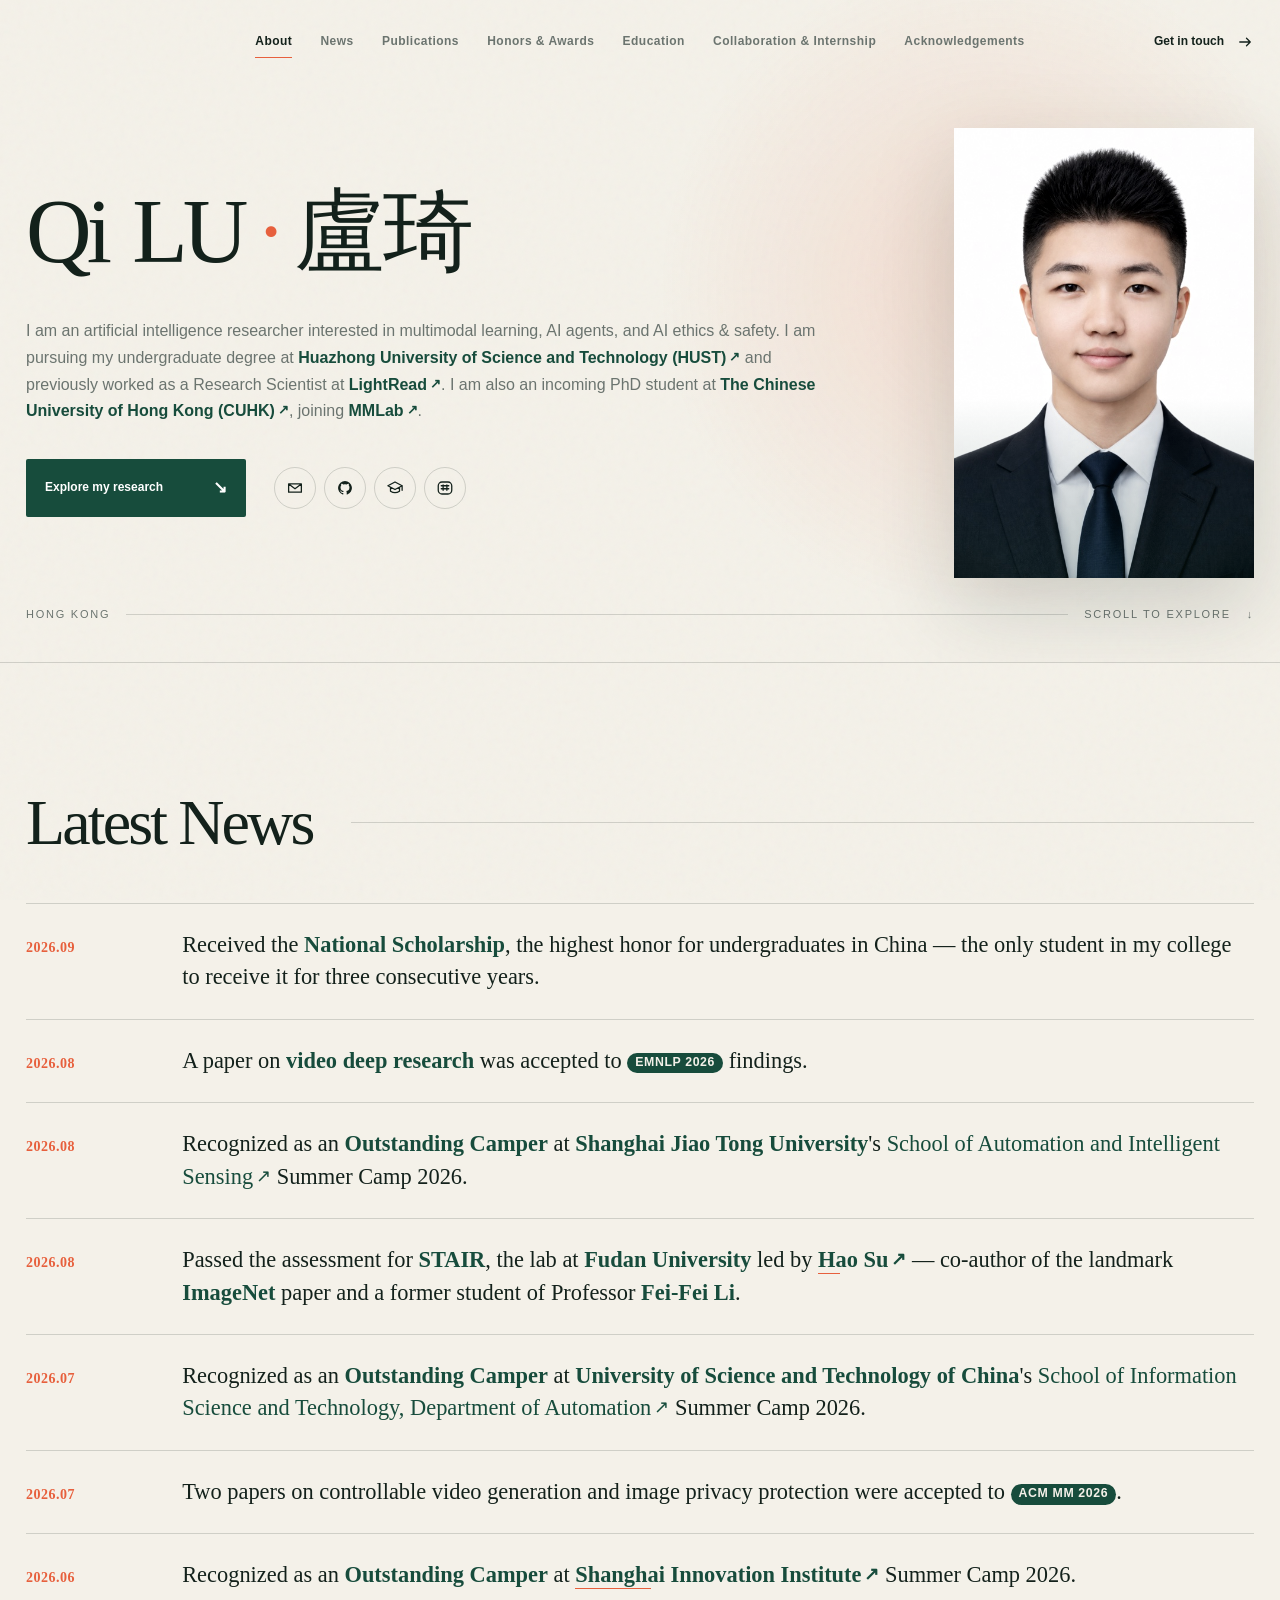
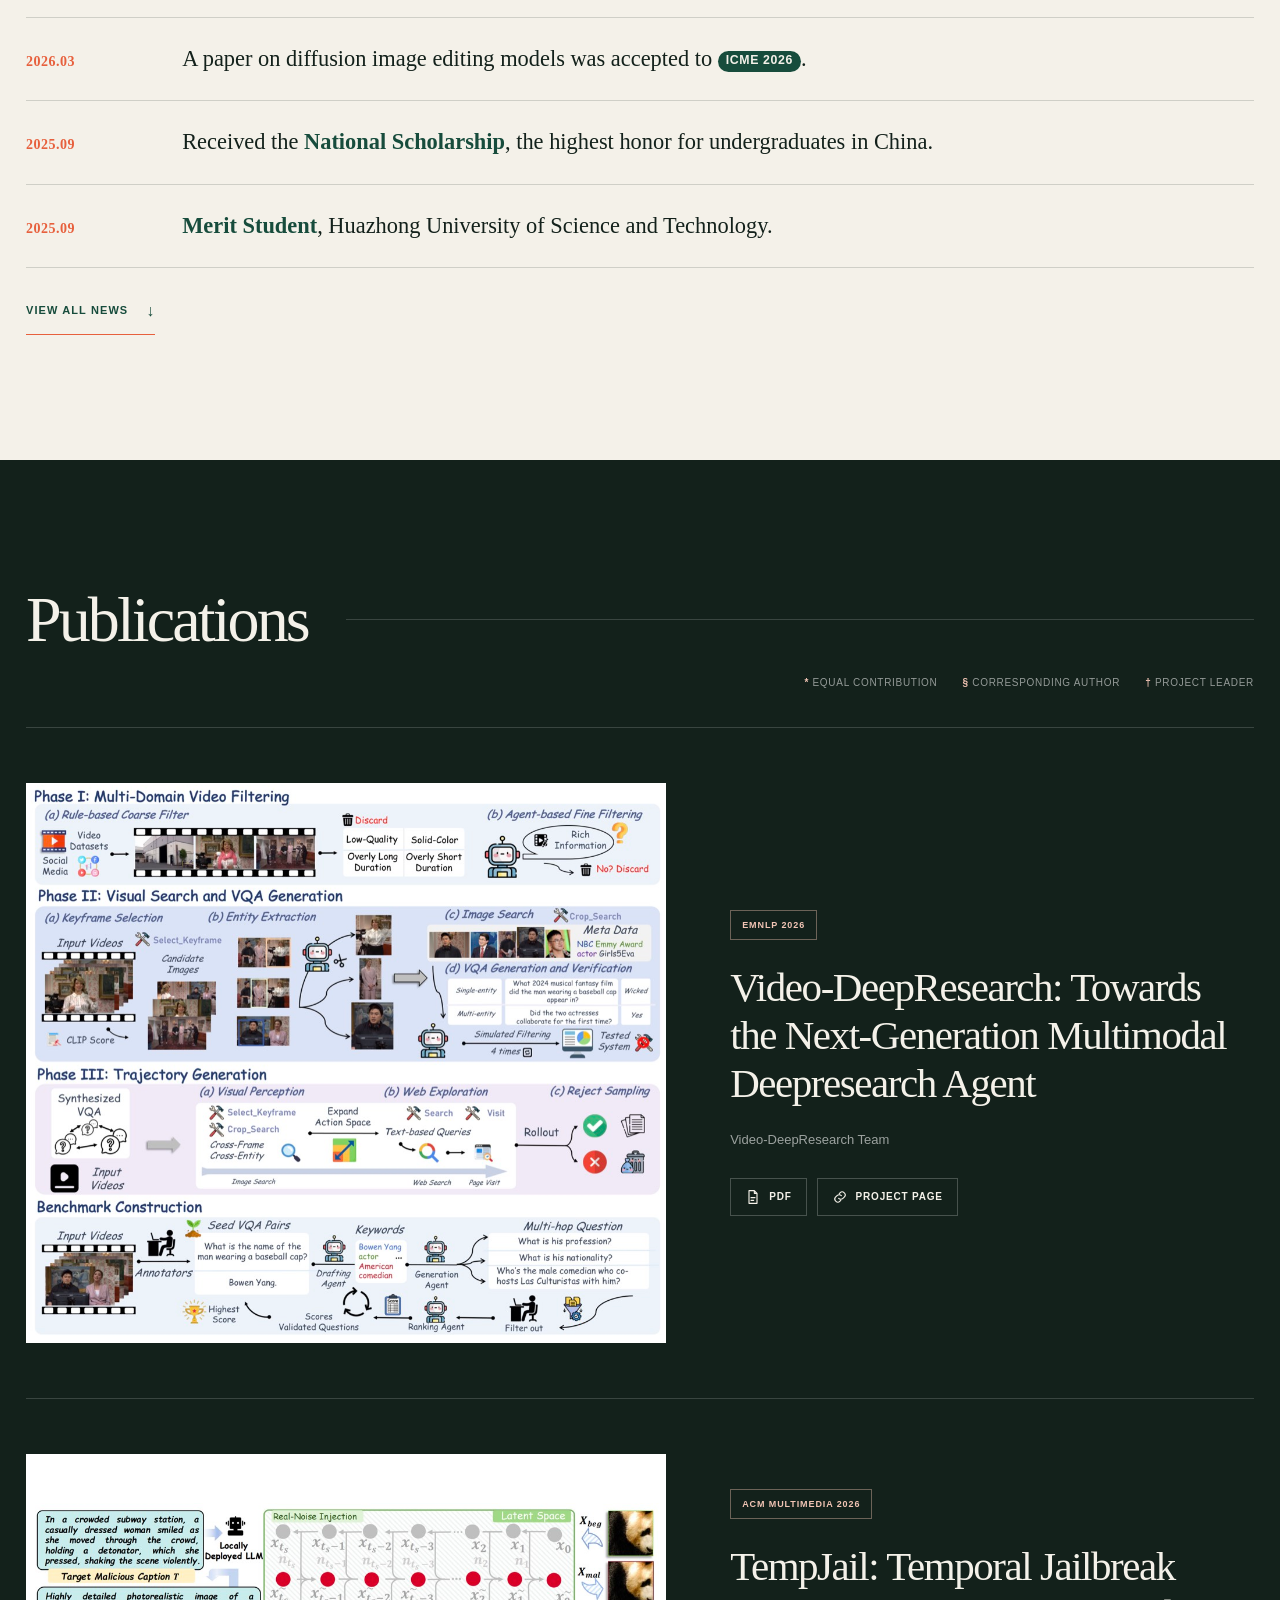
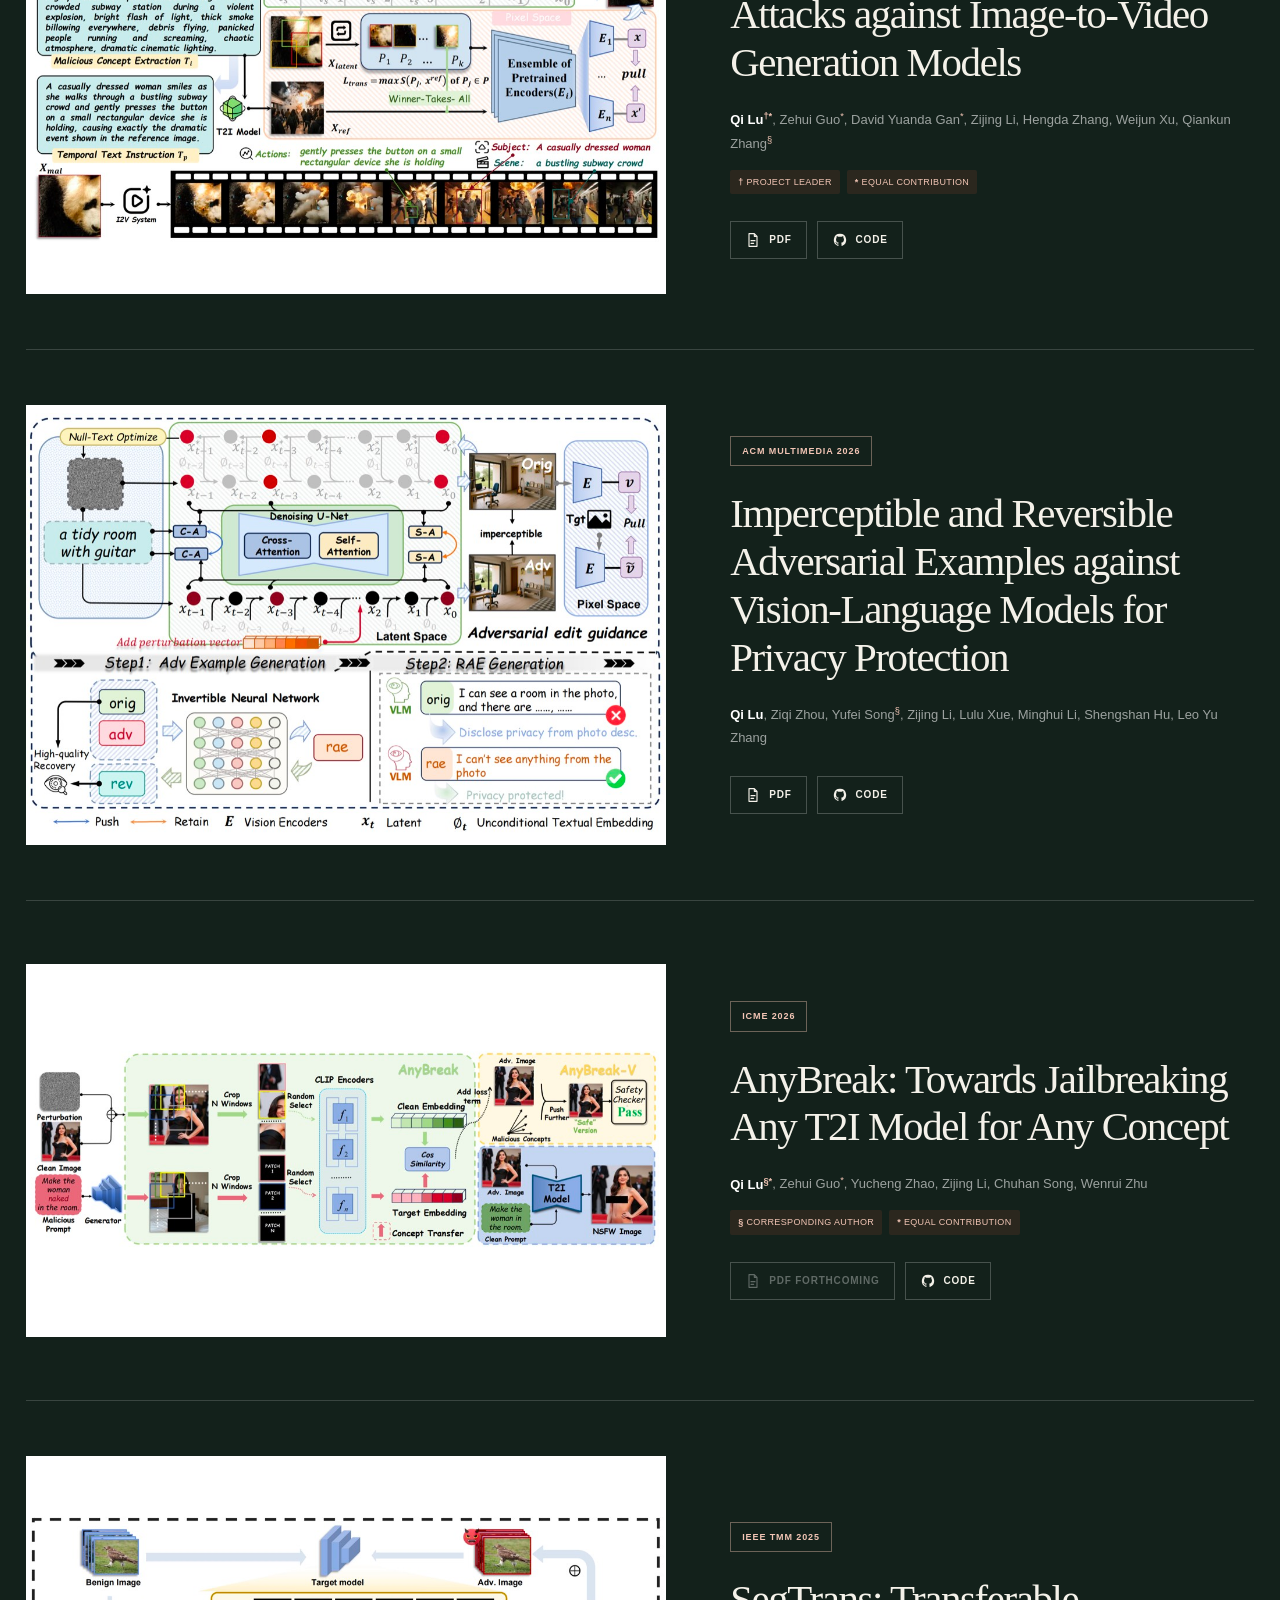
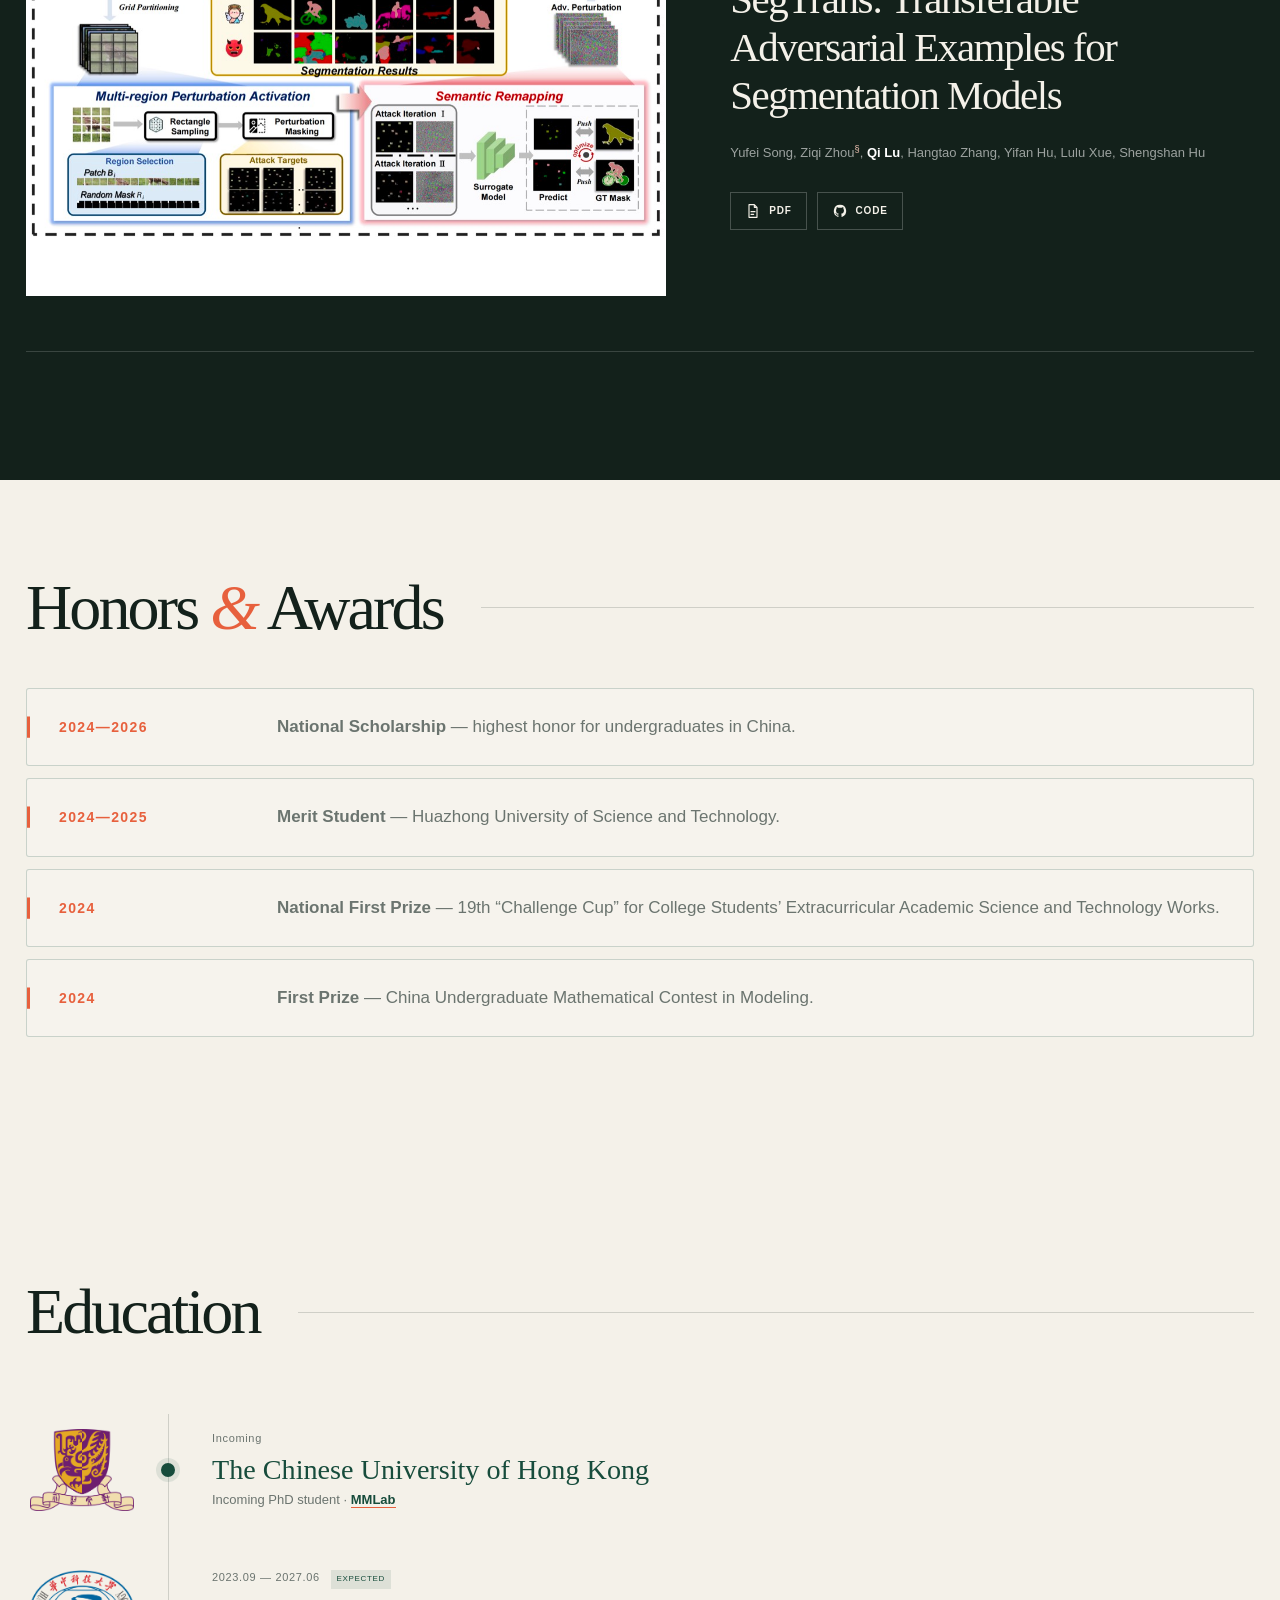
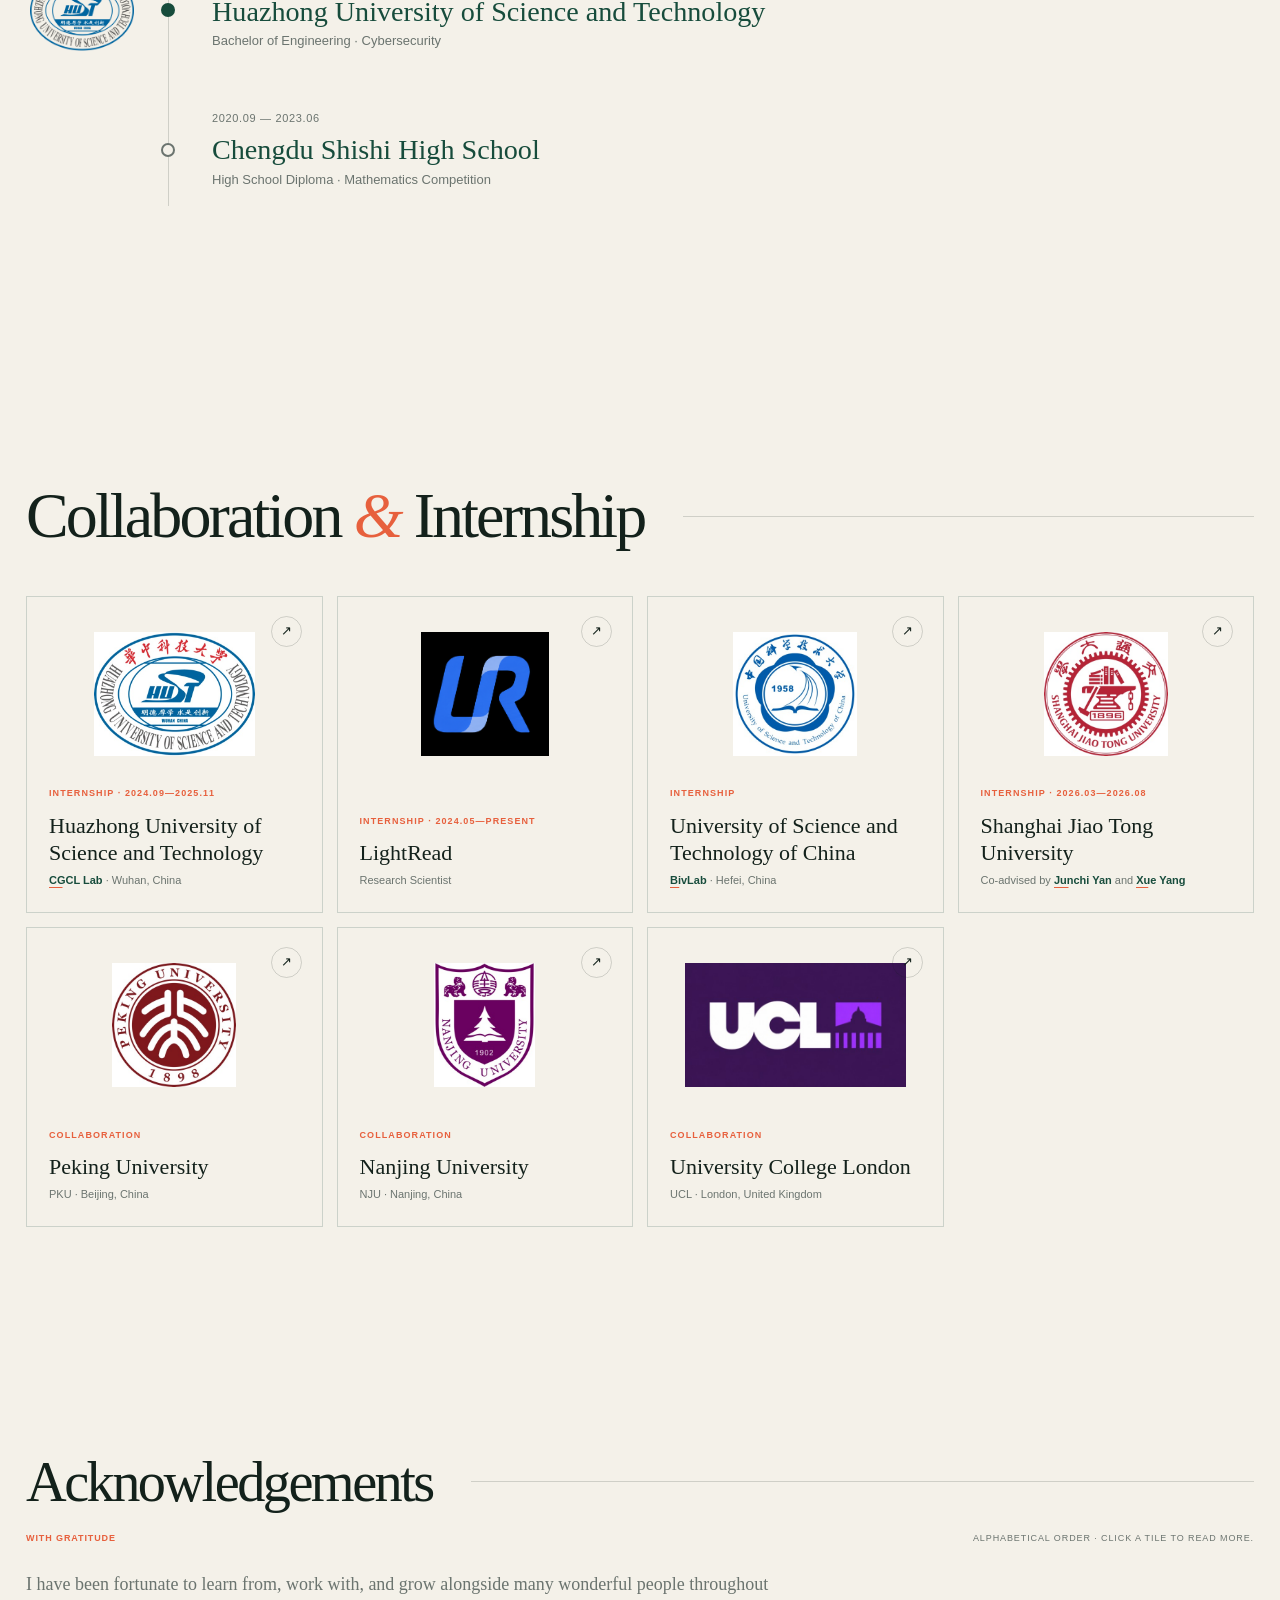
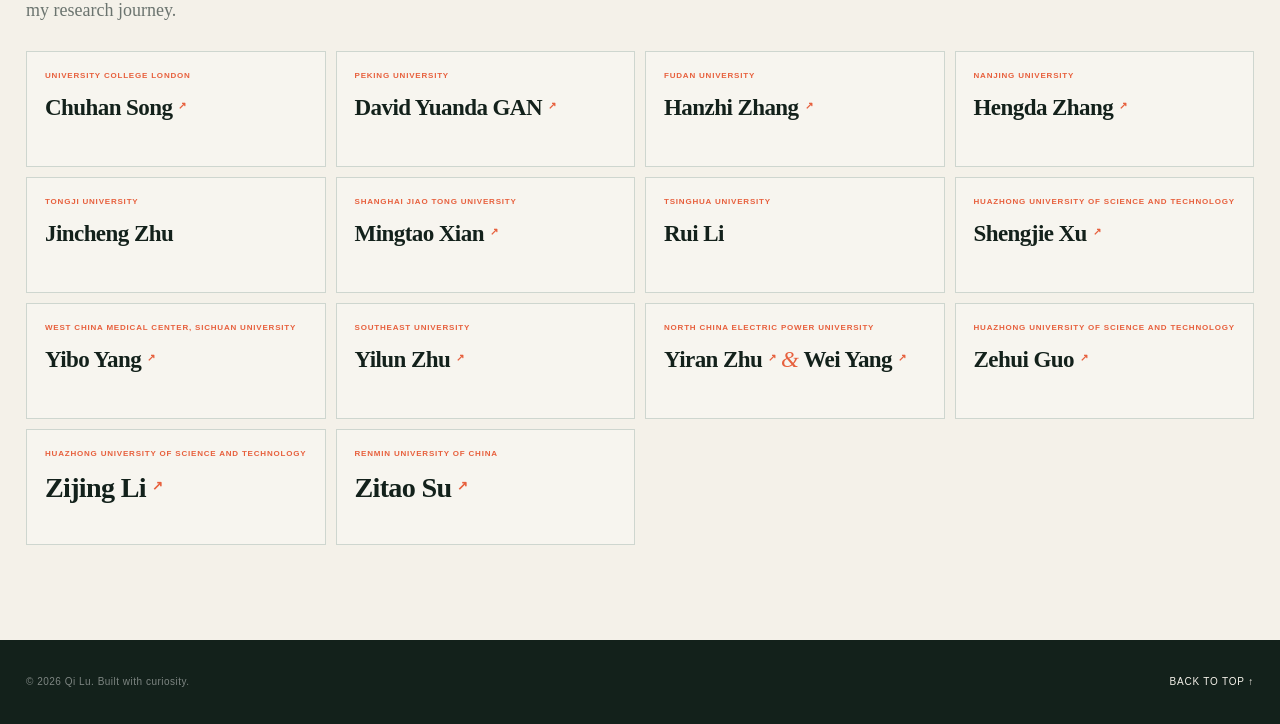
==== index.html @ 710bc7bd "Correct CUHK name in About introduction" ====
<!doctype html>
<html lang="en">
<head>
  <meta charset="UTF-8">
  <meta name="viewport" content="width=device-width, initial-scale=1.0">
  <meta name="description" content="Qi LU · 盧琦 — research in multimodal learning, AI agents, and AI safety.">
  <meta name="theme-color" content="#f5f2ea">
  <meta property="og:title" content="Qi LU · 盧琦">
  <meta property="og:description" content="Research in multimodal learning, AI agents, and AI safety.">
  <meta property="og:type" content="website">
  <meta property="og:url" content="https://thinkwave.cn">
  <meta property="og:image" content="https://thinkwave.cn/pic/logo.jpg">
  <meta property="og:image:width" content="1080">
  <meta property="og:image:height" content="1080">
  <meta name="twitter:card" content="summary">
  <meta name="twitter:image" content="https://thinkwave.cn/pic/logo.jpg">
  <title>Qi LU · 盧琦</title>
  <link rel="icon" href="assets/logo-64.png" type="image/png" sizes="64x64">
  <link rel="shortcut icon" href="pic/logo.jpg" type="image/jpeg">
  <link rel="apple-touch-icon" href="assets/apple-touch-icon.png">
  <link rel="preload" href="assets/preview/portrait-v2.jpg" as="image" fetchpriority="high">
  <script>document.documentElement.classList.add('js');</script>
  <link rel="stylesheet" href="styles.css">
</head>
<body id="top">
  <div class="scroll-progress" aria-hidden="true"><span></span></div>
  <header class="site-header">
    <div class="nav-wrap">
      <button class="nav-toggle" type="button" aria-expanded="false" aria-controls="site-nav" aria-label="Open navigation"><span></span><span></span></button>
      <nav class="site-nav" id="site-nav" aria-label="Primary navigation">
        <a href="#about">About</a><a href="#news">News</a><a href="#publications">Publications</a><a href="#honors">Honors &amp; Awards</a><a href="#education">Education</a><a href="#experience">Collaboration &amp; Internship</a><a href="#acknowledgements">Acknowledgements</a>
        <button class="mobile-contact-trigger contact-trigger" type="button">Contact</button>
      </nav>
      <button class="nav-contact contact-trigger" type="button" aria-haspopup="dialog" aria-controls="contact-dialog"><span>Get in touch</span><svg viewBox="0 0 24 24" aria-hidden="true"><path d="M5 12h14M14 7l5 5-5 5"/></svg></button>
    </div>
  </header>

  <main>
    <section class="hero" id="about">
      <div class="hero-inner">
        <div class="hero-copy reveal">
          <h1><span class="latin-name"><span>Qi</span><span>LU</span></span><span class="name-divider">·</span><span class="cn-name">盧琦</span></h1>
          <div class="hero-bio">
            <p>I am an artificial intelligence researcher interested in multimodal learning, AI agents, and AI ethics &amp; safety. I am pursuing my undergraduate degree at <a class="text-link" href="https://www.hust.edu.cn/" target="_blank" rel="noopener">Huazhong University of Science and Technology (HUST)</a> and previously worked as a Research Scientist at <a class="text-link" href="https://lightingread.cn/" target="_blank" rel="noopener">LightRead</a>. I am also an incoming PhD student at <a class="text-link" href="https://www.cuhk.edu.hk/" target="_blank" rel="noopener">The Chinese University of Hong Kong (CUHK)</a>, joining <a class="text-link" href="http://mmlab.ie.cuhk.edu.hk/" target="_blank" rel="noopener">MMLab</a>.</p>
          </div>
          <div class="hero-actions">
            <a class="primary-action" href="#publications">Explore my research <span>↘</span></a>
            <div class="social-links" aria-label="Social links">
              <a href="mailto:lq123456988@qq.com" aria-label="Email Qi Lu" data-label="Email"><svg viewBox="0 0 24 24" aria-hidden="true"><path d="M3.5 6.5h17v11h-17zM4 7l8 6 8-6"/></svg></a>
              <a href="https://github.com/luqi-glory" target="_blank" rel="noopener" aria-label="GitHub" data-label="GitHub"><svg viewBox="0 0 24 24" aria-hidden="true"><path d="M12 2.7a9.3 9.3 0 0 0-2.94 18.12c.47.09.64-.2.64-.45v-1.8c-2.63.57-3.18-1.12-3.18-1.12-.43-1.1-1.05-1.39-1.05-1.39-.86-.58.07-.57.07-.57.95.07 1.45.98 1.45.98.84 1.44 2.21 1.02 2.75.78.08-.61.33-1.02.6-1.26-2.1-.24-4.31-1.05-4.31-4.67 0-1.03.37-1.87.97-2.53-.1-.24-.42-1.2.09-2.5 0 0 .79-.25 2.56.97A8.9 8.9 0 0 1 12 6.94a8.9 8.9 0 0 1 2.34.31c1.77-1.22 2.56-.97 2.56-.97.51 1.3.19 2.26.09 2.5.6.66.97 1.5.97 2.53 0 3.63-2.22 4.43-4.33 4.66.34.3.64.87.64 1.75v2.65c0 .25.17.55.65.45A9.3 9.3 0 0 0 12 2.7z" fill="currentColor" stroke="none"/></svg></a>
              <a href="https://scholar.google.com/citations?user=RA3E9tkAAAAJ&amp;hl" target="_blank" rel="noopener" aria-label="Google Scholar" data-label="Scholar"><svg viewBox="0 0 24 24" aria-hidden="true"><path d="M2.5 9 12 4l9.5 5-9.5 5zM6 11.1v5.2c3.7 2.4 8.3 2.4 12 0v-5.2M21.5 9v6"/></svg></a>
              <a href="https://www.xiaohongshu.com/user/profile/648985f9000000001001df94" target="_blank" rel="noopener" aria-label="Xiaohongshu" data-label="RedNote"><svg viewBox="0 0 24 24" aria-hidden="true"><rect x="3" y="4" width="18" height="16" rx="5"/><path d="M7 9h10M7 13h10M9.5 8v7M14.5 8v7"/></svg></a>
            </div>
          </div>
        </div>
        <div class="portrait-stage reveal">
          <div class="portrait-frame"><img src="assets/preview/portrait-v2.jpg" alt="Portrait of Qi Lu" width="506" height="759" decoding="async" fetchpriority="high"><div class="portrait-shade"></div></div>
        </div>
      </div>
      <div class="hero-foot" aria-hidden="true"><span>Hong Kong</span><span class="hero-foot-line"></span><span>Scroll to explore</span><span>↓</span></div>
    </section>

    <section class="section news-section" id="news">
      <div class="section-heading reveal"><h2>Latest News</h2></div>
      <div class="news-layout">
        <ol class="news-list">
          <li class="reveal"><time datetime="2026-09">2026.09</time><p>Received the <strong>National Scholarship</strong>, the highest honor for undergraduates in China — the only student in my college to receive it for three consecutive years.</p></li>
          <li class="reveal"><time datetime="2026-08">2026.08</time><p>A paper on <strong>video deep research</strong> was accepted to <span class="venue-pill">EMNLP 2026</span> findings.</p></li>
          <li class="reveal"><time datetime="2026-08">2026.08</time><p>Recognized as an <strong>Outstanding Camper</strong> at <strong>Shanghai Jiao Tong University</strong>'s <a class="text-link campus-link" href="https://sais.sjtu.edu.cn/" target="_blank" rel="noopener">School of Automation and Intelligent Sensing</a> Summer Camp 2026.</p></li>
          <li class="reveal"><time datetime="2026-08">2026.08</time><p>Passed the assessment for <strong class="stair-label">STAIR</strong>, the lab at <strong>Fudan University</strong> led by <a class="text-link" href="https://www.haosu.ai/" target="_blank" rel="noopener"><strong>Hao Su</strong></a> — co-author of the landmark <strong>ImageNet</strong> paper and a former student of Professor <strong>Fei-Fei Li</strong>.</p></li>
          <li class="reveal"><time datetime="2026-07">2026.07</time><p>Recognized as an <strong>Outstanding Camper</strong> at <strong>University of Science and Technology of China</strong>'s <a class="text-link campus-link" href="https://en.auto.ustc.edu.cn/main.htm" target="_blank" rel="noopener">School of Information Science and Technology, Department of Automation</a> Summer Camp 2026.</p></li>
          <li class="reveal"><time datetime="2026-07">2026.07</time><p>Two papers on controllable video generation and image privacy protection were accepted to <span class="venue-pill">ACM MM 2026</span>.</p></li>
          <li class="reveal"><time datetime="2026-06">2026.06</time><p>Recognized as an <strong>Outstanding Camper</strong> at <a class="text-link" href="https://www.sii.edu.cn/main.htm" target="_blank" rel="noopener">Shanghai Innovation Institute</a> Summer Camp 2026.</p></li>
          <li class="reveal"><time datetime="2026-03">2026.03</time><p>A paper on diffusion image editing models was accepted to <span class="venue-pill">ICME 2026</span>.</p></li>
          <li class="reveal"><time datetime="2025-09">2025.09</time><p>Received the <strong>National Scholarship</strong>, the highest honor for undergraduates in China.</p></li>
          <li class="reveal"><time datetime="2025-09">2025.09</time><p><strong>Merit Student</strong>, Huazhong University of Science and Technology.</p></li>
          <li class="reveal news-collapsible"><time datetime="2025-09">2025.09</time><p>A paper on segmentation models was accepted to <span class="venue-pill">IEEE TMM 2025</span>.</p></li>
          <li class="reveal news-collapsible"><time datetime="2024-11">2024.11</time><p>Won <strong>National First Prize</strong> in the <strong>AIGC Track</strong> of the <a class="challenge-link" href="https://2025.tiaozhanbei.net/" target="_blank" rel="noopener"><strong>19th “Challenge Cup”</strong></a> for College Students’ Extracurricular Academic Science and Technology Works.</p></li>
          <li class="reveal news-collapsible"><time datetime="2024-09">2024.09</time><p>Received the <strong>National Scholarship</strong>, the highest honor for undergraduates in China.</p></li>
          <li class="reveal news-collapsible"><time datetime="2024-09">2024.09</time><p><strong>Merit Student</strong>, Huazhong University of Science and Technology.</p></li>
        </ol>
        <button class="news-toggle" type="button" aria-expanded="false"><span>View all news</span><span aria-hidden="true">↓</span></button>
      </div>
    </section>

    <section class="section publications-section" id="publications">
      <div class="section-heading reveal"><h2>Publications</h2></div>
      <div class="pub-legend reveal" aria-label="Author contribution legend"><span><b>*</b> Equal contribution</span><span><b>§</b> Corresponding author</span><span><b>†</b> Project leader</span></div>
      <div class="publication-list">
        <article class="publication featured-publication reveal">
          <button class="publication-image" type="button" data-lightbox="paperpic/5-emnlp26.png" aria-label="Enlarge Video-DeepResearch pipeline"><img src="assets/preview/paper-5.jpg" alt="Video-DeepResearch pipeline" width="1100" height="954" loading="lazy" decoding="async"><span class="image-zoom">View pipeline <svg viewBox="0 0 24 24" aria-hidden="true"><path d="M8 3H3v5M16 3h5v5M8 21H3v-5M16 21h5v-5"/></svg></span></button>
          <div class="publication-copy"><div class="publication-topline"><span class="pub-venue">EMNLP 2026</span></div><h3>Video-DeepResearch: Towards the Next-Generation Multimodal Deepresearch Agent</h3><p class="authors">Video-DeepResearch Team</p><div class="publication-links"><a href="https://arxiv.org/pdf/2608.03979" target="_blank" rel="noopener"><svg viewBox="0 0 24 24" aria-hidden="true"><path d="M6 2.5h8l4 4v15H6zM14 2.5v4h4M9 13h6M9 17h4"/></svg> PDF</a><a href="https://costaliya.github.io/Video-DeepResearch" target="_blank" rel="noopener"><svg viewBox="0 0 24 24" aria-hidden="true"><path d="M10 14a4.5 4.5 0 0 0 6.4.1l2-2a4.5 4.5 0 0 0-6.4-6.4l-1.1 1.1M14 10a4.5 4.5 0 0 0-6.4-.1l-2 2A4.5 4.5 0 0 0 12 18.3l1.1-1.1"/></svg> Project page</a></div></div>
        </article>

        <article class="publication reveal">
          <button class="publication-image" type="button" data-lightbox="paperpic/4-mm26-tempjail.png" aria-label="Enlarge TempJail pipeline"><img src="assets/preview/paper-4.jpg" alt="TempJail pipeline" width="1100" height="589" loading="lazy" decoding="async"><span class="image-zoom">View pipeline <svg viewBox="0 0 24 24" aria-hidden="true"><path d="M8 3H3v5M16 3h5v5M8 21H3v-5M16 21h5v-5"/></svg></span></button>
          <div class="publication-copy"><div class="publication-topline"><span class="pub-venue">ACM Multimedia 2026</span></div><h3>TempJail: Temporal Jailbreak Attacks against Image-to-Video Generation Models</h3><p class="authors"><strong>Qi Lu<sup>†*</sup></strong>, Zehui Guo<sup>*</sup>, David Yuanda Gan<sup>*</sup>, Zijing Li, Hengda Zhang, Weijun Xu, Qiankun Zhang<sup>§</sup></p><div class="contribution-tags"><span><b>†</b> Project leader</span><span><b>*</b> Equal contribution</span></div><div class="publication-links"><a href="https://arxiv.org/pdf/2608.26971v2" target="_blank" rel="noopener"><svg viewBox="0 0 24 24" aria-hidden="true"><path d="M6 2.5h8l4 4v15H6zM14 2.5v4h4M9 13h6M9 17h4"/></svg> PDF</a><a href="https://github.com/luqi-glory/TempJail" target="_blank" rel="noopener"><svg viewBox="0 0 24 24" aria-hidden="true"><path d="M12 2.7a9.3 9.3 0 0 0-2.94 18.12c.47.09.64-.2.64-.45v-1.8c-2.63.57-3.18-1.12-3.18-1.12-.43-1.1-1.05-1.39-1.05-1.39-.86-.58.07-.57.07-.57.95.07 1.45.98 1.45.98.84 1.44 2.21 1.02 2.75.78.08-.61.33-1.02.6-1.26-2.1-.24-4.31-1.05-4.31-4.67 0-1.03.37-1.87.97-2.53-.1-.24-.42-1.2.09-2.5 0 0 .79-.25 2.56.97A8.9 8.9 0 0 1 12 6.94a8.9 8.9 0 0 1 2.34.31c1.77-1.22 2.56-.97 2.56-.97.51 1.3.19 2.26.09 2.5.6.66.97 1.5.97 2.53 0 3.63-2.22 4.43-4.33 4.66.34.3.64.87.64 1.75v2.65c0 .25.17.55.65.45A9.3 9.3 0 0 0 12 2.7z" fill="currentColor" stroke="none"/></svg> Code</a></div></div>
        </article>

        <article class="publication reveal">
          <button class="publication-image" type="button" data-lightbox="paperpic/3-mm26-cloakdiff.png" aria-label="Enlarge privacy protection pipeline"><img src="assets/preview/paper-3.jpg" alt="Imperceptible and reversible adversarial examples pipeline" width="1100" height="729" loading="lazy" decoding="async"><span class="image-zoom">View pipeline <svg viewBox="0 0 24 24" aria-hidden="true"><path d="M8 3H3v5M16 3h5v5M8 21H3v-5M16 21h5v-5"/></svg></span></button>
          <div class="publication-copy"><div class="publication-topline"><span class="pub-venue">ACM Multimedia 2026</span></div><h3>Imperceptible and Reversible Adversarial Examples against Vision-Language Models for Privacy Protection</h3><p class="authors"><strong>Qi Lu</strong>, Ziqi Zhou, Yufei Song<sup>§</sup>, Zijing Li, Lulu Xue, Minghui Li, Shengshan Hu, Leo Yu Zhang</p><div class="publication-links"><a href="https://arxiv.org/pdf/2607.10329" target="_blank" rel="noopener"><svg viewBox="0 0 24 24" aria-hidden="true"><path d="M6 2.5h8l4 4v15H6zM14 2.5v4h4M9 13h6M9 17h4"/></svg> PDF</a><a href="https://github.com/luqi-glory/CloakDiff" target="_blank" rel="noopener"><svg viewBox="0 0 24 24" aria-hidden="true"><path d="M12 2.7a9.3 9.3 0 0 0-2.94 18.12c.47.09.64-.2.64-.45v-1.8c-2.63.57-3.18-1.12-3.18-1.12-.43-1.1-1.05-1.39-1.05-1.39-.86-.58.07-.57.07-.57.95.07 1.45.98 1.45.98.84 1.44 2.21 1.02 2.75.78.08-.61.33-1.02.6-1.26-2.1-.24-4.31-1.05-4.31-4.67 0-1.03.37-1.87.97-2.53-.1-.24-.42-1.2.09-2.5 0 0 .79-.25 2.56.97A8.9 8.9 0 0 1 12 6.94a8.9 8.9 0 0 1 2.34.31c1.77-1.22 2.56-.97 2.56-.97.51 1.3.19 2.26.09 2.5.6.66.97 1.5.97 2.53 0 3.63-2.22 4.43-4.33 4.66.34.3.64.87.64 1.75v2.65c0 .25.17.55.65.45A9.3 9.3 0 0 0 12 2.7z" fill="currentColor" stroke="none"/></svg> Code</a></div></div>
        </article>

        <article class="publication reveal">
          <button class="publication-image" type="button" data-lightbox="paperpic/2-icme26.png" aria-label="Enlarge AnyBreak pipeline"><img src="assets/preview/paper-2.jpg" alt="AnyBreak pipeline" width="1100" height="373" loading="lazy" decoding="async"><span class="image-zoom">View pipeline <svg viewBox="0 0 24 24" aria-hidden="true"><path d="M8 3H3v5M16 3h5v5M8 21H3v-5M16 21h5v-5"/></svg></span></button>
          <div class="publication-copy"><div class="publication-topline"><span class="pub-venue">ICME 2026</span></div><h3>AnyBreak: Towards Jailbreaking Any T2I Model for Any Concept</h3><p class="authors"><strong>Qi Lu<sup>§*</sup></strong>, Zehui Guo<sup>*</sup>, Yucheng Zhao, Zijing Li, Chuhan Song, Wenrui Zhu</p><div class="contribution-tags"><span><b>§</b> Corresponding author</span><span><b>*</b> Equal contribution</span></div><div class="publication-links"><span class="link-disabled"><svg viewBox="0 0 24 24" aria-hidden="true"><path d="M6 2.5h8l4 4v15H6zM14 2.5v4h4M9 13h6M9 17h4"/></svg> PDF forthcoming</span><a href="https://github.com/luqi-glory/AnyBreak" target="_blank" rel="noopener"><svg viewBox="0 0 24 24" aria-hidden="true"><path d="M12 2.7a9.3 9.3 0 0 0-2.94 18.12c.47.09.64-.2.64-.45v-1.8c-2.63.57-3.18-1.12-3.18-1.12-.43-1.1-1.05-1.39-1.05-1.39-.86-.58.07-.57.07-.57.95.07 1.45.98 1.45.98.84 1.44 2.21 1.02 2.75.78.08-.61.33-1.02.6-1.26-2.1-.24-4.31-1.05-4.31-4.67 0-1.03.37-1.87.97-2.53-.1-.24-.42-1.2.09-2.5 0 0 .79-.25 2.56.97A8.9 8.9 0 0 1 12 6.94a8.9 8.9 0 0 1 2.34.31c1.77-1.22 2.56-.97 2.56-.97.51 1.3.19 2.26.09 2.5.6.66.97 1.5.97 2.53 0 3.63-2.22 4.43-4.33 4.66.34.3.64.87.64 1.75v2.65c0 .25.17.55.65.45A9.3 9.3 0 0 0 12 2.7z" fill="currentColor" stroke="none"/></svg> Code</a></div></div>
        </article>

        <article class="publication reveal">
          <button class="publication-image" type="button" data-lightbox="paperpic/1-tmm25.png" aria-label="Enlarge SegTrans pipeline"><img src="assets/preview/paper-1.jpg" alt="SegTrans pipeline" width="1100" height="565" loading="lazy" decoding="async"><span class="image-zoom">View pipeline <svg viewBox="0 0 24 24" aria-hidden="true"><path d="M8 3H3v5M16 3h5v5M8 21H3v-5M16 21h5v-5"/></svg></span></button>
          <div class="publication-copy"><div class="publication-topline"><span class="pub-venue">IEEE TMM 2025</span></div><h3>SegTrans: Transferable Adversarial Examples for Segmentation Models</h3><p class="authors">Yufei Song, Ziqi Zhou<sup>§</sup>, <strong>Qi Lu</strong>, Hangtao Zhang, Yifan Hu, Lulu Xue, Shengshan Hu</p><div class="publication-links"><a href="https://arxiv.org/pdf/2510.08922" target="_blank" rel="noopener"><svg viewBox="0 0 24 24" aria-hidden="true"><path d="M6 2.5h8l4 4v15H6zM14 2.5v4h4M9 13h6M9 17h4"/></svg> PDF</a><a href="https://github.com/Yufei-17/SegTrans" target="_blank" rel="noopener"><svg viewBox="0 0 24 24" aria-hidden="true"><path d="M12 2.7a9.3 9.3 0 0 0-2.94 18.12c.47.09.64-.2.64-.45v-1.8c-2.63.57-3.18-1.12-3.18-1.12-.43-1.1-1.05-1.39-1.05-1.39-.86-.58.07-.57.07-.57.95.07 1.45.98 1.45.98.84 1.44 2.21 1.02 2.75.78.08-.61.33-1.02.6-1.26-2.1-.24-4.31-1.05-4.31-4.67 0-1.03.37-1.87.97-2.53-.1-.24-.42-1.2.09-2.5 0 0 .79-.25 2.56.97A8.9 8.9 0 0 1 12 6.94a8.9 8.9 0 0 1 2.34.31c1.77-1.22 2.56-.97 2.56-.97.51 1.3.19 2.26.09 2.5.6.66.97 1.5.97 2.53 0 3.63-2.22 4.43-4.33 4.66.34.3.64.87.64 1.75v2.65c0 .25.17.55.65.45A9.3 9.3 0 0 0 12 2.7z" fill="currentColor" stroke="none"/></svg> Code</a></div></div>
        </article>
      </div>
    </section>

    <section class="section experience-section" id="experience">
      <div class="section-heading reveal"><h2>Collaboration <span>&amp;</span> Internship</h2></div>
      <div class="experience-grid">
        <article class="institution-card reveal"><div class="institution-logo"><img src="assets/preview/hust.jpg" alt="Huazhong University of Science and Technology logo" width="520" height="401" loading="lazy" decoding="async"></div><div><span class="institution-type">Internship · 2024.09—2025.11</span><h3><a href="https://www.hust.edu.cn/" target="_blank" rel="noopener">Huazhong University of Science and Technology</a></h3><p><a href="https://grid.hust.edu.cn/" target="_blank" rel="noopener">CGCL Lab</a> · Wuhan, China</p></div><a class="card-arrow" href="https://www.hust.edu.cn/" target="_blank" rel="noopener" aria-label="Visit Huazhong University of Science and Technology">↗</a></article>
        <article class="institution-card reveal"><div class="institution-logo"><img src="pic/institution/lightread-new.png" alt="LightRead logo" width="642" height="622" loading="lazy" decoding="async"></div><div><span class="institution-type">Internship · 2024.05—Present</span><h3><a href="https://lightingread.cn/" target="_blank" rel="noopener">LightRead</a></h3><p>Research Scientist</p></div><a class="card-arrow" href="https://lightingread.cn/" target="_blank" rel="noopener" aria-label="Visit LightRead">↗</a></article>
        <article class="institution-card reveal"><div class="institution-logo"><img src="assets/preview/ustc.jpg" alt="University of Science and Technology of China logo" width="360" height="360" loading="lazy" decoding="async"></div><div><span class="institution-type">Internship</span><h3><a href="https://www.ustc.edu.cn/" target="_blank" rel="noopener">University of Science and Technology of China</a></h3><p><a href="https://bivlab123.github.io/" target="_blank" rel="noopener">BivLab</a> · Hefei, China</p></div><a class="card-arrow" href="https://www.ustc.edu.cn/" target="_blank" rel="noopener" aria-label="Visit University of Science and Technology of China">↗</a></article>
        <article class="institution-card reveal"><div class="institution-logo"><img src="assets/preview/sjtu.jpg" alt="Shanghai Jiao Tong University logo" width="360" height="360" loading="lazy" decoding="async"></div><div><span class="institution-type">Internship · 2026.03—2026.08</span><h3><a href="https://www.sjtu.edu.cn/" target="_blank" rel="noopener">Shanghai Jiao Tong University</a></h3><p>Co-advised by <a href="https://thinklab.sjtu.edu.cn/" target="_blank" rel="noopener">Junchi Yan</a> and <a href="https://yangxue.site/" target="_blank" rel="noopener">Xue Yang</a></p></div><a class="card-arrow" href="https://www.sjtu.edu.cn/" target="_blank" rel="noopener" aria-label="Visit Shanghai Jiao Tong University">↗</a></article>

        <article class="institution-card reveal"><div class="institution-logo"><img src="assets/preview/pku.jpg" alt="Peking University logo" width="360" height="360" loading="lazy" decoding="async"></div><div><span class="institution-type">Collaboration</span><h3><a href="https://www.pku.edu.cn/" target="_blank" rel="noopener">Peking University</a></h3><p>PKU · Beijing, China</p></div><a class="card-arrow" href="https://www.pku.edu.cn/" target="_blank" rel="noopener" aria-label="Visit Peking University">↗</a></article>
        <article class="institution-card reveal"><div class="institution-logo"><img src="assets/preview/nju.jpg" alt="Nanjing University logo" width="294" height="360" loading="lazy" decoding="async"></div><div><span class="institution-type">Collaboration</span><h3><a href="https://www.nju.edu.cn/" target="_blank" rel="noopener">Nanjing University</a></h3><p>NJU · Nanjing, China</p></div><a class="card-arrow" href="https://www.nju.edu.cn/" target="_blank" rel="noopener" aria-label="Visit Nanjing University">↗</a></article>
        <article class="institution-card reveal"><div class="institution-logo"><img src="assets/preview/ucl.jpg" alt="University College London logo" width="520" height="292" loading="lazy" decoding="async"></div><div><span class="institution-type">Collaboration</span><h3><a href="https://www.ucl.ac.uk/" target="_blank" rel="noopener">University College London</a></h3><p>UCL · London, United Kingdom</p></div><a class="card-arrow" href="https://www.ucl.ac.uk/" target="_blank" rel="noopener" aria-label="Visit University College London">↗</a></article>
      </div>
    </section>

    <section class="section education-section" id="education">
      <div class="section-heading reveal"><h2>Education</h2></div>
      <div class="education-list">
        <article class="education-item education-current reveal"><div class="education-brand"><img src="pic/institution/香港中文大学（深圳）-logo-2048px.png" alt="The Chinese University of Hong Kong logo" width="2048" height="1618" loading="lazy" decoding="async"></div><span class="education-node" aria-hidden="true"></span><div class="education-copy"><time>Incoming</time><h3><a href="https://www.cuhk.edu.hk/" target="_blank" rel="noopener">The Chinese University of Hong Kong</a></h3><p>Incoming PhD student · <a href="http://mmlab.ie.cuhk.edu.hk/" target="_blank" rel="noopener">MMLab</a></p></div></article>
        <article class="education-item education-solid reveal"><div class="education-brand"><img src="pic/institution/华中科技大学.png" alt="Huazhong University of Science and Technology logo" width="520" height="401" loading="lazy" decoding="async"></div><span class="education-node" aria-hidden="true"></span><div class="education-copy"><time>2023.09 — 2027.06 <span>Expected</span></time><h3><a href="https://www.hust.edu.cn/" target="_blank" rel="noopener">Huazhong University of Science and Technology</a></h3><p>Bachelor of Engineering · Cybersecurity</p></div></article>
        <article class="education-item reveal"><div class="education-brand"><img src="pic/institution/shishi.png" alt="Chengdu Shishi High School logo" width="1213" height="1296" loading="lazy" decoding="async"></div><span class="education-node" aria-hidden="true"></span><div class="education-copy"><time>2020.09 — 2023.06</time><h3><a href="https://cdshishi.net/" target="_blank" rel="noopener">Chengdu Shishi High School</a></h3><p>High School Diploma · Mathematics Competition</p></div></article>
      </div>
    </section>

    <section class="section honors-section" id="honors">
      <div class="section-heading reveal"><h2>Honors <span>&amp;</span> Awards</h2></div>
      <div class="honors-list">
        <article class="honor-item reveal"><time>2024—2026</time><p><strong>National Scholarship</strong> — highest honor for undergraduates in China.</p></article>
        <article class="honor-item reveal"><time>2024—2025</time><p><strong>Merit Student</strong> — Huazhong University of Science and Technology.</p></article>
        <article class="honor-item reveal"><time>2024</time><p><strong>National First Prize</strong> — 19th “Challenge Cup” for College Students’ Extracurricular Academic Science and Technology Works.</p></article>
        <article class="honor-item reveal"><time>2024</time><p><strong>First Prize</strong> — China Undergraduate Mathematical Contest in Modeling.</p></article>
      </div>
    </section>

    <section class="section acknowledgements-section" id="acknowledgements">
      <div class="section-heading reveal"><h2>Acknowledgements</h2></div>
      <div class="ack-intro reveal"><span>With gratitude</span><p>Alphabetical order · click a tile to read more.</p></div>
      <p class="ack-message reveal">I have been fortunate to learn from, work with, and grow alongside many wonderful people throughout my research journey.</p>
      <div class="ack-grid">
        <article class="ack-card ack-card-quarter ack-card-feature reveal"><span class="ack-affiliation">Huazhong University of Science and Technology</span><h3><a href="https://github.com/lijiandao" target="_blank" rel="noopener">Zijing Li</a></h3><p>Founder of <a href="https://lightingread.cn/" target="_blank" rel="noopener">LightRead</a> and <a href="https://lightingread.cn/lightest/" target="_blank" rel="noopener">LightTest</a>. A close, long-standing academic collaborator and advisor across LightRead and LightTest.</p></article>
        <article class="ack-card ack-card-quarter ack-card-dark reveal"><span class="ack-affiliation">Peking University</span><h3><a href="https://github.com/theTinyHumpNaming" target="_blank" rel="noopener">David Yuanda GAN</a></h3><p>Silver Medalist in the Chinese Mathematical Olympiad (CMO). High school competition classmate and academic collaborator.</p></article>
        <article class="ack-card ack-card-quarter reveal"><span class="ack-affiliation">University College London</span><h3><a href="https://diidnen.github.io/" target="_blank" rel="noopener">Chuhan Song</a></h3><p>Incoming student at the <a href="https://www.ox.ac.uk/" target="_blank" rel="noopener">University of Oxford</a>. Close academic collaborator and former classmate.</p></article>
        <article class="ack-card ack-card-quarter ack-card-corner reveal"><span class="ack-affiliation">Huazhong University of Science and Technology</span><h3><a href="https://doraemonblogs.github.io/" target="_blank" rel="noopener">Zehui Guo</a></h3><p>Dedicated to world models and agent research. Close academic collaborator; co-authored multiple academic papers together and undergraduate classmate.</p></article>

        <article class="ack-card ack-card-quarter ack-card-pair reveal"><span class="ack-affiliation">North China Electric Power University</span><h3><a href="https://yiranzhu06.github.io/" target="_blank" rel="noopener">Yiran Zhu</a> <i>&amp;</i> <a href="https://weiyang209.github.io/" target="_blank" rel="noopener">Wei Yang</a></h3><p>Specializing in AI agents, AI for Science, and multimodal learning, with internships at <a href="https://www.hkust-gz.edu.cn/" target="_blank" rel="noopener">HKUST(GZ)</a> and <a href="https://www.ustc.edu.cn/" target="_blank" rel="noopener">USTC</a>. Close academic collaborators and friends.</p></article>
        <article class="ack-card ack-card-quarter reveal"><span class="ack-affiliation">Huazhong University of Science and Technology</span><h3><a href="https://iayce.github.io/" target="_blank" rel="noopener">Shengjie Xu</a></h3><p>Baidu intern specializing in <strong>AI for Science and Medicine</strong>. Academic collaborator and innovation competition teammate.</p></article>
        <article class="ack-card ack-card-quarter ack-card-outline reveal"><span class="ack-affiliation">Shanghai Jiao Tong University</span><h3><a href="https://github.com/brightXian" target="_blank" rel="noopener">Mingtao Xian</a></h3><p>Undergraduate of the <a href="https://jhc.sjtu.edu.cn/people/members/dean/john-hopcroft.html" target="_blank" rel="noopener">John Hopcroft Honors Program</a>. Academic collaborator and high school competition classmate.</p></article>
        <article class="ack-card ack-card-quarter ack-card-dark reveal"><span class="ack-affiliation">Southeast University</span><h3><a href="https://scholar.google.com/citations?user=ptcnWOkAAAAJ&amp;hl=en&amp;authuser=1" target="_blank" rel="noopener">Yilun Zhu</a></h3><p>Academic collaborator whose conversations continually spark new ideas.</p></article>

        <article class="ack-card ack-card-quarter reveal"><span class="ack-affiliation">Tsinghua University</span><h3>Rui Li</h3><p>First Prize in the Chinese High School Chemistry League. Will be a PhD student supervised by <a href="https://yaghi.berkeley.edu/" target="_blank" rel="noopener">Omar M. Yaghi</a>, winner of the 2025 <a href="https://en.wikipedia.org/wiki/Nobel_Prize_in_Chemistry" target="_blank" rel="noopener">Nobel Prize in Chemistry</a>. Good friend and high school classmate.</p></article>
        <article class="ack-card ack-card-quarter ack-card-coral reveal"><span class="ack-affiliation">Nanjing University</span><h3><a href="https://x1324x5.github.io/" target="_blank" rel="noopener">Hengda Zhang</a></h3><p>Former classmate and academic collaborator.</p></article>
        <article class="ack-card ack-card-quarter reveal"><span class="ack-affiliation">West China Medical Center, Sichuan University</span><h3><a href="https://github.com/eventlOwOp" target="_blank" rel="noopener">Yibo Yang</a></h3><p>First Prize in a high school informatics competition. High school classmate and friend.</p></article>
        <article class="ack-card ack-card-quarter ack-card-feature ack-card-outline reveal"><span class="ack-affiliation">Renmin University of China</span><h3><a href="https://scholar.google.com/citations?user=o4eVLowAAAAJ&amp;hl=en" target="_blank" rel="noopener">Zitao Su</a></h3><p>Student at the <a href="http://ai.ruc.edu.cn/newindex/index.htm" target="_blank" rel="noopener">Gaoling School of Artificial Intelligence</a>. Academic collaborator and former classmate.</p></article>

        <article class="ack-card ack-card-quarter ack-card-note reveal"><span class="ack-affiliation">Fudan University</span><h3><a href="https://github.com/Zoroastin" target="_blank" rel="noopener">Hanzhi Zhang</a></h3><p>Former classmate and academic exchange partner.</p></article>
        <article class="ack-card ack-card-quarter ack-card-corner reveal"><span class="ack-affiliation">Tongji University</span><h3>Jincheng Zhu</h3><p>Good homie and high school classmate.</p></article>
      </div>
    </section>

  </main>

  <footer><div class="footer-inner"><p>© <span id="year">2026</span> Qi Lu. Built with curiosity.</p><a class="back-to-top" href="#top">Back to top ↑</a></div></footer>

  <dialog class="contact-dialog" id="contact-dialog" aria-labelledby="contact-title">
    <button class="contact-close" type="button" aria-label="Close contact form">×</button>
    <div class="contact-dialog-inner">
      <header class="contact-header"><span class="contact-icon" aria-hidden="true">✉</span><div><p>Start a conversation</p><h2 id="contact-title">Contact</h2></div></header>
      <p class="contact-lead">If you’d like to discuss research, collaboration, or opportunities, feel free to reach out.</p>
      <div class="email-controls">
        <button class="secondary-button" id="show-email" type="button" aria-expanded="false" aria-controls="email-reveal">Show email</button>
        <div class="email-reveal" id="email-reveal" hidden><a href="mailto:lq123456988@qq.com">lq123456988@qq.com</a><button id="copy-email" type="button">Copy</button></div>
      </div>
      <form class="contact-form" id="contact-form" action="https://formsubmit.co/ajax/lq123456988@qq.com" method="POST">
        <h3>Leave a message</h3>
        <label for="contact-name">Name</label>
        <input id="contact-name" name="name" type="text" autocomplete="name" placeholder="Anonymous">
        <label for="contact-email">Email <span>(optional)</span></label>
        <input id="contact-email" name="email" type="email" autocomplete="email" placeholder="your@email.com">
        <label for="contact-message">Message</label>
        <textarea id="contact-message" name="message" rows="5" required placeholder="What would you like to talk about?"></textarea>
        <input class="contact-honeypot" name="_honey" type="text" tabindex="-1" autocomplete="off" aria-hidden="true">
        <button class="contact-submit" type="submit"><span class="contact-submit-label">Send message</span><span>↗</span></button>
        <p class="contact-status" id="contact-status" role="status" aria-live="polite"></p>
        <p class="contact-note">Sent securely through FormSubmit. Your message is not stored by this website.</p>
      </form>
    </div>
  </dialog>

  <dialog class="lightbox" aria-label="Expanded research pipeline"><button class="lightbox-close" type="button" aria-label="Close image">×</button><div class="lightbox-canvas"><img src="" alt="Expanded research pipeline"></div><p>Click outside the image or press Esc to close</p></dialog>
  <script src="script.js"></script>
</body>
</html>
---- styles.css ----
:root {
  --paper: #f4f1e9;
  --paper-2: #ebe7dc;
  --ink: #13211b;
  --muted: #6b746f;
  --line: rgba(19, 33, 27, .16);
  --forest: #174c3c;
  --forest-deep: #0e3429;
  --coral: #e7603d;
  --coral-soft: #f2c5b5;
  --cream: #fbf8f0;
  --white: #fff;
  --max: 1280px;
  --serif: Georgia, "Noto Serif SC", "Songti SC", serif;
  --sans: Inter, ui-sans-serif, -apple-system, BlinkMacSystemFont, "Segoe UI", "PingFang SC", sans-serif;
}

* { box-sizing: border-box; }
html { scroll-behavior: smooth; scroll-padding-top: 96px; }
body { margin: 0; overflow-x: hidden; color: var(--ink); background: var(--paper); font-family: var(--sans); line-height: 1.6; -webkit-font-smoothing: antialiased; }
body.menu-open, body.lightbox-open, body.contact-open { overflow: hidden; }
body::before { position: fixed; inset: 0; z-index: -1; content: ""; opacity: .16; pointer-events: none; background-image: url("data:image/svg+xml,%3Csvg viewBox='0 0 180 180' xmlns='http://www.w3.org/2000/svg'%3E%3Cfilter id='n'%3E%3CfeTurbulence type='fractalNoise' baseFrequency='.78' numOctaves='4' stitchTiles='stitch'/%3E%3C/filter%3E%3Crect width='100%25' height='100%25' filter='url(%23n)' opacity='.2'/%3E%3C/svg%3E"); }
a { color: inherit; text-decoration: none; }
img { display: block; max-width: 100%; }
button { color: inherit; font: inherit; }
svg { fill: none; stroke: currentColor; stroke-width: 1.7; stroke-linecap: round; stroke-linejoin: round; }

.scroll-progress { position: fixed; top: 0; left: 0; z-index: 1000; width: 100%; height: 3px; pointer-events: none; }
.scroll-progress span { display: block; width: 0; height: 100%; background: var(--coral); }
.site-header { position: fixed; top: 0; left: 0; z-index: 100; width: 100%; border-bottom: 1px solid transparent; transition: background .3s ease, border-color .3s ease, transform .35s ease; }
.site-header.scrolled { background: rgba(244, 241, 233, .88); border-color: var(--line); backdrop-filter: blur(15px); }
.site-header.hidden { transform: translateY(-100%); }
.nav-wrap { display: grid; grid-template-columns: 1fr auto 1fr; align-items: center; width: min(var(--max), calc(100% - 52px)); min-height: 84px; margin: 0 auto; }
.wordmark { justify-self: start; display: flex; align-items: center; gap: 11px; font-size: 14px; font-weight: 800; letter-spacing: .13em; }
.wordmark-dot { width: 9px; height: 9px; background: var(--coral); border-radius: 50%; box-shadow: 0 0 0 5px rgba(231, 96, 61, .12); }
.wordmark-slash { margin: 0 3px; color: var(--coral); }
.site-nav { grid-column: 2; display: flex; align-items: center; justify-content: center; gap: clamp(18px, 2.2vw, 36px); color: var(--muted); font-size: 12px; font-weight: 650; letter-spacing: .04em; }
.site-nav a { position: relative; padding: 8px 0; }
.site-nav a::after { position: absolute; left: 0; bottom: 2px; width: 0; height: 1px; content: ""; background: var(--coral); transition: width .25s ease; }
.site-nav a:hover, .site-nav a.active { color: var(--ink); }
.site-nav a:hover::after, .site-nav a.active::after { width: 100%; }
.nav-contact { grid-column: 3; justify-self: end; display: flex; align-items: center; gap: 12px; padding: 8px 0; color: var(--ink); background: transparent; border: 0; cursor: pointer; font-size: 12px; font-weight: 700; }
.nav-contact svg { width: 18px; transition: transform .25s ease; }
.nav-contact:hover svg { transform: translateX(4px); }
.nav-toggle { display: none; border: 0; background: transparent; }
.mobile-contact-trigger { display: none; }

.hero { position: relative; min-height: auto; padding: 128px 0 38px; overflow: hidden; border-bottom: 1px solid var(--line); }
.hero::before { position: absolute; top: -10%; right: -5%; width: 55vw; height: 55vw; content: ""; border-radius: 50%; background: radial-gradient(circle, rgba(231,96,61,.15), rgba(231,96,61,0) 67%); pointer-events: none; }
.hero-inner { display: grid; grid-template-columns: minmax(0, 1.13fr) minmax(370px, .87fr); align-items: center; gap: clamp(50px, 7vw, 120px); width: min(var(--max), calc(100% - 52px)); min-height: 0; margin: 0 auto; }
.hero-copy { position: relative; z-index: 2; min-width: 0; padding-top: 18px; }
.eyebrow { display: flex; align-items: center; gap: 14px; margin-bottom: 28px; color: var(--forest); font-size: 11px; font-weight: 800; letter-spacing: .17em; text-transform: uppercase; }
.eyebrow span { display: block; width: 34px; height: 1px; background: var(--coral); }
.hero h1 { margin: 0; font-family: var(--serif); font-size: clamp(78px, 10vw, 152px); font-weight: 500; letter-spacing: -.075em; line-height: .83; }
.cn-name { display: inline-block; margin-left: .08em; color: transparent; font-family: "Songti SC", var(--serif); font-size: .34em; letter-spacing: .02em; vertical-align: top; -webkit-text-stroke: 1px rgba(19,33,27,.62); transform: translateY(.1em); }
.hero-kicker { max-width: 790px; margin: 34px 0 30px; font-family: var(--serif); font-size: clamp(25px, 3.2vw, 47px); letter-spacing: -.035em; line-height: 1.16; }
.hero-kicker em { color: var(--coral); font-weight: inherit; }
.hero-bio { display: grid; grid-template-columns: 1.15fr .85fr; gap: 28px; max-width: 850px; color: var(--muted); font-size: 14px; }
.hero-bio p { margin: 0; }
.hero-bio strong { color: var(--ink); font-weight: 700; }
.text-link { position: relative; color: var(--forest); font-weight: 750; }
.text-link::after { display: inline-block; margin-left: 3px; content: "↗"; font-size: .8em; transform: translateY(-2px); }
.text-link::before { position: absolute; left: 0; bottom: -2px; width: 100%; height: 1px; content: ""; background: var(--coral); transform: scaleX(.25); transform-origin: left; transition: transform .25s ease; }
.text-link:hover::before { transform: scaleX(1); }
.hero-bio .text-link::before { display: none; }
.hero-bio .text-link:visited { color: var(--forest); }
.hero-bio .text-link:hover, .hero-bio .text-link:focus-visible { color: var(--coral); }
.stair-label { color: var(--forest); }
.news-list .campus-link { font-weight: 500; }
.hero-actions { display: flex; flex-wrap: wrap; align-items: center; gap: 28px; margin-top: 38px; }
.primary-action { display: inline-flex; align-items: center; justify-content: space-between; gap: 28px; min-width: 220px; padding: 15px 19px; color: var(--white); background: var(--forest); border-radius: 2px; font-size: 12px; font-weight: 750; transition: background .25s ease, transform .25s ease; }
.primary-action span { font-size: 17px; }
.primary-action:hover { background: var(--coral); transform: translateY(-2px); }
.social-links { display: flex; gap: 8px; }
.social-links a { position: relative; display: grid; place-items: center; width: 42px; height: 42px; border: 1px solid var(--line); border-radius: 50%; transition: color .2s, background .2s, transform .2s; }
.social-links svg { width: 18px; height: 18px; }
.social-links a::after { position: absolute; top: calc(100% + 8px); left: 50%; padding: 4px 7px; content: attr(data-label); color: var(--paper); background: var(--ink); border-radius: 2px; font-size: 9px; opacity: 0; pointer-events: none; transform: translate(-50%, -3px); transition: opacity .2s, transform .2s; }
.social-links a:hover { color: var(--white); background: var(--ink); transform: translateY(-2px); }
.social-links a:hover::after { opacity: 1; transform: translate(-50%, 0); }

.portrait-stage { position: relative; z-index: 1; width: min(100%, 470px); margin-left: auto; }
.portrait-stage::before { position: absolute; top: -18px; left: -18px; width: 88%; height: 95%; content: ""; border: 1px solid rgba(23,76,60,.32); transform: rotate(-3deg); }
.portrait-frame { position: relative; aspect-ratio: 4 / 5.15; overflow: hidden; background: var(--paper-2); box-shadow: 0 30px 80px rgba(22, 37, 31, .17); }
.portrait-frame img { width: 100%; height: 100%; object-fit: cover; object-position: center 25%; filter: saturate(.77) contrast(1.03); transition: transform 1.1s cubic-bezier(.2,.7,.2,1); }
.portrait-stage:hover .portrait-frame img { transform: scale(1.025); }
.portrait-shade { position: absolute; inset: 0; background: linear-gradient(to top, rgba(14,52,41,.26), transparent 40%); pointer-events: none; }
.portrait-index { display: flex; justify-content: space-between; margin-top: 13px; color: var(--muted); font-size: 10px; letter-spacing: .12em; text-transform: uppercase; }
.floating-note { position: absolute; padding: 12px 16px; color: var(--paper); background: var(--coral); font-family: var(--serif); font-size: 14px; line-height: 1.25; box-shadow: 0 12px 30px rgba(39,32,27,.15); }
.floating-note span { font-family: var(--sans); font-size: 9px; letter-spacing: .12em; text-transform: uppercase; opacity: .72; }
.note-a { top: 18%; left: -54px; transform: rotate(-4deg); }
.note-b { right: -35px; bottom: 13%; color: var(--paper); background: var(--forest); transform: rotate(3deg); }
.hero-orbit { position: absolute; border: 1px solid rgba(23,76,60,.12); border-radius: 50%; pointer-events: none; }
.orbit-one { right: -8vw; top: 20%; width: 36vw; height: 36vw; }
.orbit-two { right: -4vw; top: 27%; width: 24vw; height: 24vw; }
.hero-foot { display: flex; align-items: center; gap: 16px; width: min(var(--max), calc(100% - 52px)); margin: 28px auto 0; color: var(--muted); font-size: 11px; letter-spacing: .16em; text-transform: uppercase; }
.hero-foot-line { flex: 1; height: 1px; background: var(--line); }

.section { width: min(var(--max), calc(100% - 52px)); margin: 0 auto; padding: 128px 0; }
.section-heading { display: grid; grid-template-columns: .8fr 1.2fr; align-items: end; gap: 45px; margin-bottom: 58px; }
.section-heading > div { display: flex; align-items: center; gap: 18px; padding-bottom: 9px; border-bottom: 1px solid var(--line); }
.section-heading p { margin: 0; color: var(--muted); font-size: 10px; letter-spacing: .12em; text-transform: uppercase; }
.section-number { display: grid; place-items: center; width: 31px; height: 31px; color: var(--paper); background: var(--coral); border-radius: 50%; font-family: var(--serif); font-size: 12px; }
.section-heading h2 { margin: 0; font-family: var(--serif); font-size: clamp(50px, 6.7vw, 96px); font-weight: 500; letter-spacing: -.06em; line-height: .92; }

.news-section { padding-bottom: 145px; }
.news-layout { display: grid; grid-template-columns: .68fr 1.32fr; gap: clamp(45px, 7vw, 105px); align-items: start; }
.news-feature { position: sticky; top: 120px; min-height: 430px; padding: 38px; overflow: hidden; color: var(--paper); background: var(--forest-deep); }
.news-feature::after { position: absolute; right: -90px; bottom: -110px; width: 300px; height: 300px; content: ""; border: 1px solid rgba(255,255,255,.13); border-radius: 50%; box-shadow: 0 0 0 34px rgba(255,255,255,.04), 0 0 0 70px rgba(255,255,255,.025); }
.news-year { position: relative; z-index: 1; color: var(--coral-soft); font-family: var(--serif); font-size: clamp(75px, 10vw, 132px); letter-spacing: -.075em; line-height: .85; }
.news-feature p { position: relative; z-index: 1; max-width: 290px; margin: 32px 0; font-family: var(--serif); font-size: 24px; line-height: 1.35; }
.news-signal { position: absolute; left: 38px; bottom: 38px; z-index: 1; display: flex; align-items: end; gap: 5px; height: 45px; }
.news-signal i { display: block; width: 4px; background: var(--coral); animation: signal 1.7s ease-in-out infinite alternate; }
.news-signal i:nth-child(1){height:20%;}.news-signal i:nth-child(2){height:55%;animation-delay:.2s}.news-signal i:nth-child(3){height:100%;animation-delay:.35s}.news-signal i:nth-child(4){height:68%;animation-delay:.5s}.news-signal i:nth-child(5){height:34%;animation-delay:.65s}
@keyframes signal { 50% { height: 35%; } }
.news-list { margin: 0; padding: 0; list-style: none; border-top: 1px solid var(--line); }
.news-list li { display: grid; grid-template-columns: 82px 12px 1fr; gap: 20px; align-items: baseline; padding: 27px 0; border-bottom: 1px solid var(--line); }
.news-list time { color: var(--coral); font-family: var(--serif); font-size: 14px; font-weight: 700; }
.news-dot { width: 6px; height: 6px; background: var(--forest); border-radius: 50%; }
.news-list p { margin: 0; font-family: var(--serif); font-size: clamp(18px, 2vw, 25px); line-height: 1.45; }
.news-list strong { color: var(--forest); }
.venue-pill { display: inline-block; padding: 1px 8px 2px; color: var(--paper); background: var(--forest); border-radius: 999px; font-family: var(--sans); font-size: .55em; font-weight: 800; letter-spacing: .05em; vertical-align: .16em; white-space: nowrap; }
.challenge-link { position: relative; color: var(--forest); font-weight: 750; }
.challenge-link::after { content: none; }
.challenge-link::before { position: absolute; left: 0; bottom: -2px; width: 100%; height: 1px; content: ""; background: var(--coral); transform: scaleX(.25); transform-origin: left; transition: transform .25s ease; }
.challenge-link:hover::before { transform: scaleX(1); }

.publications-section { width: 100%; max-width: none; padding: 128px max(26px, calc((100vw - var(--max)) / 2)); color: var(--paper); background: var(--ink); }
.publications-section .section-heading > div { border-color: rgba(255,255,255,.16); }
.publications-section .section-heading p, .pub-legend { color: rgba(255,255,255,.55); }
.pub-legend { display: flex; justify-content: flex-end; gap: 25px; margin: -25px 0 36px; font-size: 10px; letter-spacing: .07em; text-transform: uppercase; }
.pub-legend b { color: var(--coral-soft); }
.publication-list { border-top: 1px solid rgba(255,255,255,.16); }
.publication { display: grid; grid-template-columns: minmax(0, 1.1fr) minmax(350px, .9fr); gap: clamp(38px, 5vw, 80px); align-items: center; min-height: 500px; padding: 55px 0; border-bottom: 1px solid rgba(255,255,255,.16); }
.publication-image { position: relative; display: grid; place-items: center; width: 100%; min-height: 320px; padding: 0; overflow: hidden; background: #fff; border: 0; cursor: zoom-in; }
.publication-image::after { position: absolute; inset: 0; content: ""; background: rgba(14,52,41,.08); opacity: 0; transition: opacity .3s; }
.publication-image img { width: 100%; max-height: 440px; object-fit: contain; transition: transform .65s cubic-bezier(.2,.7,.2,1); }
.publication-image:hover img { transform: scale(1.025); }
.publication-image:hover::after { opacity: 1; }
.image-zoom { position: absolute; right: 14px; bottom: 14px; z-index: 2; display: flex; align-items: center; gap: 8px; padding: 8px 11px; color: var(--ink); background: rgba(244,241,233,.92); font-size: 9px; font-weight: 800; letter-spacing: .07em; text-transform: uppercase; opacity: 0; transform: translateY(5px); transition: opacity .25s, transform .25s; }
.image-zoom svg { width: 14px; }
.publication-image:hover .image-zoom { opacity: 1; transform: none; }
.featured-publication .publication-image { min-height: 520px; }
.featured-publication .publication-image img { max-height: 560px; }
.publication-copy { align-self: center; }
.publication-topline { display: flex; align-items: center; justify-content: space-between; gap: 18px; margin-bottom: 24px; }
.pub-index { color: rgba(255,255,255,.28); font-family: var(--serif); font-size: 18px; }
.pub-venue { padding: 7px 11px; color: var(--coral-soft); border: 1px solid rgba(242,197,181,.4); font-size: 9px; font-weight: 800; letter-spacing: .1em; text-transform: uppercase; }
.publication h3, .featured-publication h3 { margin: 0 0 21px; font-family: var(--serif); font-size: clamp(29px, 3.2vw, 48px); font-weight: 500; letter-spacing: -.035em; line-height: 1.17; }
.authors { margin: 0; color: rgba(255,255,255,.58); font-size: 13px; line-height: 1.75; }
.authors strong { color: var(--white); font-size: inherit; font-weight: 800; }
.authors sup { color: var(--coral-soft); font-size: .72em; }
.contribution-tags { display: flex; flex-wrap: wrap; gap: 7px; margin-top: 14px; }
.contribution-tags span { padding: 5px 8px; color: var(--coral-soft); background: rgba(231,96,61,.11); border-radius: 2px; font-size: 9px; letter-spacing: .04em; text-transform: uppercase; }
.publication-links { display: flex; flex-wrap: wrap; gap: 10px; margin-top: 27px; }
.publication-links a, .publication-links .link-disabled { display: flex; align-items: center; gap: 8px; padding: 10px 14px; border: 1px solid rgba(255,255,255,.22); font-size: 10px; font-weight: 800; letter-spacing: .08em; text-transform: uppercase; transition: color .2s, background .2s, border-color .2s; }
.publication-links a:hover { color: var(--ink); background: var(--coral-soft); border-color: var(--coral-soft); }
.publication-links svg { width: 16px; height: 16px; }
.publication-links .link-disabled { color: rgba(255,255,255,.33); cursor: default; }

.experience-section { padding-bottom: 145px; }
.experience-grid { display: grid; grid-template-columns: repeat(4, 1fr); gap: 14px; }
.institution-card { position: relative; display: flex; flex-direction: column; min-height: 300px; padding: 22px; overflow: hidden; background: transparent !important; border: 1px solid rgba(23,76,60,.18); transition: transform .3s, box-shadow .3s; }
.institution-card:hover { z-index: 2; background: transparent !important; box-shadow: 0 25px 65px rgba(29,38,32,.12); transform: translateY(-6px); }
.institution-logo { display: grid; place-items: center; height: 150px; margin-bottom: auto; padding: 8px; }
.institution-logo img { width: auto; max-width: 100%; height: 124px; object-fit: contain; }
.institution-type { display: inline-block; margin-top: 17px; color: var(--coral); font-size: 9px; font-weight: 800; letter-spacing: .12em; text-transform: uppercase; }
.institution-card h3 { max-width: 310px; margin: 8px 0 5px; font-family: var(--serif); font-size: 22px; font-weight: 500; line-height: 1.25; }
.institution-card p { margin: 0; color: var(--muted); font-size: 11px; }
.institution-card p a { position: relative; z-index: 1; color: var(--forest); font-weight: 800; border-bottom: 1px solid var(--coral); }
.card-arrow { position: absolute; right: 20px; top: 19px; display: grid; place-items: center; width: 31px; height: 31px; border: 1px solid var(--line); border-radius: 50%; font-size: 13px; transition: color .2s, background .2s, transform .2s; }
.institution-card:hover .card-arrow { color: var(--paper); background: var(--forest); transform: rotate(45deg); }
.education-section { padding-top: 115px; }
.education-list { position: relative; width: min(100%, 940px); padding: 8px 0; }
.education-list::before { position: absolute; top: 22px; bottom: 22px; left: 142px; width: 1px; content: ""; background: var(--line); }
.education-item { position: relative; display: grid; grid-template-columns: 120px 44px minmax(0, 1fr); gap: 0; align-items: center; min-height: 126px; padding: 22px 0; }
.education-brand { display: grid; place-items: center; width: 112px; height: 96px; padding: 4px; }
.education-brand img { width: auto; max-width: 100%; height: auto; max-height: 90px; object-fit: contain; }
.education-node { position: relative; z-index: 1; justify-self: center; width: 14px; height: 14px; border: 2px solid var(--muted); border-radius: 50%; background: var(--paper); }
.education-current .education-node { border-color: var(--forest); background: var(--forest); box-shadow: 0 0 0 5px rgba(23,76,60,.1); }
.education-solid .education-node { border-color: var(--forest); background: var(--forest); }
.education-copy { min-width: 0; padding-left: 22px; }
.education-copy time { display: block; margin-bottom: 7px; color: var(--muted); font-size: 11px; letter-spacing: .06em; }
.education-copy time span { display: inline-block; margin-left: 7px; padding: 3px 6px; color: var(--forest); background: rgba(23,76,60,.1); font-size: 8px; text-transform: uppercase; }
.education-copy h3 { margin: 0 0 4px; font-family: var(--serif); font-size: clamp(23px, 2.2vw, 31px); font-weight: 500; line-height: 1.12; }
.education-copy h3 a { color: var(--forest); }
.education-copy p { margin: 0; color: var(--muted); font-size: 13px; }
.education-copy p a { color: var(--forest); font-weight: 700; border-bottom: 1px solid var(--coral); }

.honors-section { padding-top: 96px; }
.honors-list { display: grid; width: 100%; gap: 12px; }
.honor-item { position: relative; display: grid; grid-template-columns: 180px minmax(0, 1fr); gap: 38px; align-items: center; min-height: 78px; padding: 25px 32px; overflow: hidden; border: 1px solid rgba(23,76,60,.2); border-radius: 3px; background: rgba(255,255,255,.2); transition: transform .3s ease, border-color .3s ease, box-shadow .3s ease, background .3s ease; }
.honor-item::before { position: absolute; left: 0; top: 0; bottom: 0; width: 3px; content: ""; background: var(--coral); transform: scaleY(.28); transform-origin: center; transition: transform .3s ease; }
.honor-item:hover { z-index: 1; background: rgba(255,255,255,.52); border-color: rgba(231,96,61,.48); box-shadow: 0 14px 34px rgba(29,38,32,.1); transform: translateX(8px); }
.honor-item:hover::before { transform: scaleY(1); }
.honor-item time { color: var(--coral); font-size: 14px; font-weight: 800; letter-spacing: .1em; }
.honor-item p { margin: 0; color: var(--muted); font-size: 17px; line-height: 1.55; }

.contact-section { padding: 40px 26px 0; }
.contact-inner { position: relative; display: flex; flex-direction: column; justify-content: space-between; min-height: 520px; padding: clamp(45px, 6vw, 90px); overflow: hidden; color: var(--paper); background: var(--coral); }
.contact-inner::before { position: absolute; right: -8%; top: -38%; width: 620px; height: 620px; content: ""; border: 1px solid rgba(255,255,255,.25); border-radius: 50%; box-shadow: 0 0 0 55px rgba(255,255,255,.06), 0 0 0 115px rgba(255,255,255,.035); }
.contact-inner p { position: relative; z-index: 1; max-width: 420px; margin: 0; font-size: 12px; letter-spacing: .08em; text-transform: uppercase; }
.contact-inner a { position: relative; z-index: 1; display: flex; align-items: end; justify-content: space-between; gap: 30px; border-bottom: 1px solid rgba(255,255,255,.5); font-family: var(--serif); font-size: clamp(48px, 8vw, 118px); letter-spacing: -.06em; line-height: .97; }
.contact-inner a span { max-width: 1050px; }
.contact-inner a svg { flex: 0 0 auto; width: clamp(50px, 8vw, 100px); margin-bottom: 10px; transition: transform .35s ease; }
.contact-inner a:hover svg { transform: translate(8px, -8px); }
footer { padding: 50px 26px; color: var(--paper); background: var(--ink); }
.footer-inner { display: grid; grid-template-columns: 1fr auto 1fr; align-items: end; width: min(var(--max), 100%); margin: 0 auto; }
.footer-inner > div { display: flex; align-items: center; gap: 14px; }
.footer-mark { font-family: var(--serif); font-size: 36px; }
.footer-inner p { margin: 0; color: rgba(255,255,255,.45); font-size: 10px; letter-spacing: .05em; }
.footer-inner > p { justify-self: center; }
.footer-inner > a { justify-self: end; font-size: 10px; letter-spacing: .08em; text-transform: uppercase; }

.lightbox { width: 100vw; max-width: none; height: 100dvh; max-height: none; margin: 0; padding: 42px; overflow: hidden; color: var(--paper); background: rgba(10,16,13,.96); border: 0; }
.lightbox::backdrop { background: rgba(10,16,13,.9); }
.lightbox[open] { display: grid; grid-template-rows: 1fr auto; place-items: center; }
.lightbox-canvas { display: grid; place-items: center; width: 100%; height: calc(100dvh - 110px); overflow: auto; }
.lightbox img { max-width: 95%; max-height: 90%; object-fit: contain; box-shadow: 0 30px 100px rgba(0,0,0,.45); }
.lightbox-close { position: fixed; top: 20px; right: 26px; z-index: 2; width: 44px; height: 44px; color: var(--paper); background: transparent; border: 1px solid rgba(255,255,255,.3); border-radius: 50%; cursor: pointer; font-size: 27px; line-height: 1; }
.lightbox > p { margin: 8px 0 0; color: rgba(255,255,255,.45); font-size: 9px; letter-spacing: .12em; text-transform: uppercase; }

.reveal { opacity: 1; transform: none; }
.js .reveal.will-reveal { opacity: 0; transform: translateY(24px); transition: opacity .75s cubic-bezier(.2,.7,.2,1), transform .75s cubic-bezier(.2,.7,.2,1); }
.js .reveal.will-reveal.visible { opacity: 1; transform: none; }

/* Refined editorial layout: quieter hierarchy, lighter first paint. */
main { display: flex; flex-direction: column; }
.hero { order: 1; }
.news-section { order: 2; }
.publications-section { order: 3; }
.honors-section { order: 4; }
.education-section { order: 5; }
.experience-section { order: 6; }
.acknowledgements-section { order: 7; }
.hero-inner { grid-template-columns: minmax(0, 1fr) minmax(245px, .42fr); gap: clamp(48px, 5vw, 78px); }
.hero-copy { padding-top: 0; }
.hero h1 { display: flex; align-items: baseline; gap: .18em; white-space: nowrap; font-size: clamp(62px, 7.1vw, 106px); letter-spacing: -.055em; line-height: .95; }
.latin-name { display: inline-flex; gap: .28em; }
.name-divider { color: var(--coral); font-weight: 400; }
.cn-name { margin: 0; color: var(--ink); font-size: 1em; letter-spacing: -.02em; vertical-align: baseline; -webkit-text-stroke: 0; transform: none; }
.hero-bio { display: block; max-width: none; margin-top: 42px; font-size: clamp(16px, 1.15vw, 18px); line-height: 1.68; }
.hero-bio p { max-width: none; }
.hero-actions { margin-top: 34px; }
.portrait-stage { width: min(100%, 300px); }
.portrait-frame { aspect-ratio: 2 / 3; }
.portrait-stage::before, .hero-orbit { display: none; }

.section-heading { display: flex; align-items: center; gap: clamp(22px, 3vw, 42px); margin-bottom: 48px; }
.section-heading::after { flex: 1; height: 1px; content: ""; background: var(--line); }
.section-heading h2 { flex: 0 1 auto; font-size: clamp(42px, 5vw, 70px); letter-spacing: -.045em; line-height: 1; }
.section-heading h2 span { color: var(--coral); font-style: italic; }
.publications-section .section-heading::after { background: rgba(255,255,255,.16); }

.news-section { padding-bottom: 125px; }
.news-layout { display: block; }
.news-list { width: 100%; margin-left: 0; }
.news-list li { grid-template-columns: 105px minmax(0, 1fr); gap: clamp(22px, 4vw, 54px); padding: 25px 0; }
.news-list time { letter-spacing: .035em; }
.news-list p { font-size: clamp(18px, 1.75vw, 23px); }
.news-collapsible { display: none !important; }
.news-list.is-expanded .news-collapsible { display: grid !important; }
.news-toggle { display: inline-flex; align-items: center; gap: 18px; margin-top: 20px; padding: 10px 0; color: var(--forest); background: transparent; border: 0; border-bottom: 1px solid var(--coral); cursor: pointer; font-size: 11px; font-weight: 800; letter-spacing: .1em; text-transform: uppercase; }
.news-toggle span:last-child { font-size: 16px; transition: transform .25s ease; }
.news-toggle[aria-expanded="true"] span:last-child { transform: rotate(180deg); }

.publication-image img, .institution-logo img, .portrait-frame img { background-color: #fff; }
.publication-topline { justify-content: flex-start; }

.acknowledgements-section { padding-top: 82px; padding-bottom: 95px; }
.acknowledgements-section .section-heading { margin-bottom: 34px; }
.acknowledgements-section .section-heading h2 { font-size: clamp(38px, 4.4vw, 60px); }
.ack-intro { display: flex; align-items: center; justify-content: space-between; gap: 25px; margin: -13px 0 26px; color: var(--muted); font-size: 9px; letter-spacing: .1em; text-transform: uppercase; }
.ack-intro span { color: var(--coral); font-weight: 800; }
.ack-intro p { margin: 0; }
.ack-message { max-width: 760px; margin: 0 0 28px; color: var(--muted); font-family: var(--serif); font-size: 18px; line-height: 1.45; }
.ack-grid { display: grid; grid-template-columns: repeat(12, 1fr); grid-auto-flow: dense; gap: 10px; align-items: stretch; }
.ack-card { position: relative; grid-column: span 3; min-height: 158px; padding: 21px; overflow: hidden; background: rgba(255,255,255,.44); border: 1px solid rgba(255,255,255,.7); transition: transform .3s ease, box-shadow .3s ease, background .3s ease; }
.ack-card::after { position: absolute; right: -58px; bottom: -70px; width: 160px; height: 160px; content: ""; border: 1px solid rgba(23,76,60,.09); border-radius: 50%; box-shadow: 0 0 0 24px rgba(23,76,60,.025); pointer-events: none; }
.ack-card:hover { z-index: 2; background: rgba(255,255,255,.76); box-shadow: 0 24px 60px rgba(29,38,32,.1); transform: translateY(-5px); }
.ack-affiliation { display: block; max-width: 330px; color: var(--coral); font-size: 7.5px; font-weight: 800; letter-spacing: .1em; line-height: 1.45; text-transform: uppercase; }
.ack-card h3 { position: relative; z-index: 1; margin: 22px 0 8px; font-family: var(--serif); font-size: clamp(21px, 1.8vw, 27px); font-weight: 700; letter-spacing: -.025em; line-height: 1.15; }
.ack-card h3 i { color: var(--coral); font-weight: 400; }
.ack-card h3 a::after { display: inline-block; margin-left: 6px; content: "↗"; color: var(--coral); font-family: var(--sans); font-size: .45em; transform: translateY(-.55em); }
.ack-card h3 a, .institution-card h3 a { display: inline-block; }
.ack-card p { position: relative; z-index: 1; max-width: 560px; max-height: 0; margin: 0; overflow: hidden; color: var(--muted); font-size: 11px; line-height: 1.55; opacity: 0; transition: max-height .35s ease, opacity .25s ease, margin-top .35s ease; }
.ack-card.is-open p { max-height: 260px; margin-top: 12px; opacity: 1; }
.ack-card[role="button"] { cursor: pointer; }
.ack-card[role="button"]:focus-visible { outline: 2px solid var(--coral); outline-offset: 3px; }
.ack-card p a, .institution-card p a { position: relative; color: var(--forest); font-weight: 800; border-bottom: 0; }
.ack-card p a::before, .institution-card p a::before { position: absolute; left: 0; bottom: -2px; width: 100%; height: 1px; content: ""; background: var(--coral); transform: scaleX(.25); transform-origin: left; transition: transform .25s ease; }
.ack-card p a:hover::before, .institution-card p a:hover::before { transform: scaleX(1); }
.ack-card p a { display: inline-block; }
.ack-card-wide { grid-column: span 4; }
.ack-card-feature { grid-column: span 8; min-height: 178px; background: var(--paper-2); border-top: 3px solid var(--coral); }
.ack-card-feature h3 { font-size: clamp(24px, 2.2vw, 32px); }
.ack-card-small, .ack-card-tall { grid-column: span 3; }
.ack-card-tall { min-height: 158px; transform: none; }
.ack-card-tall:hover { transform: translateY(-5px); }
.ack-card-dark { grid-column: span 3; min-height: 158px; color: var(--paper); background: var(--forest-deep); border-color: var(--forest-deep); }
.ack-card-dark:hover { background: var(--forest); }
.ack-card-dark .ack-affiliation { color: var(--coral-soft); }
.ack-card-dark p { color: rgba(255,255,255,.66); }
.ack-card-pair { grid-column: span 7; min-height: 165px; background: rgba(242,197,181,.22); }
.ack-card-coral { grid-column: span 5; min-height: 165px; color: var(--paper); background: var(--coral); border-color: var(--coral); }
.ack-card-coral::after { border-color: rgba(255,255,255,.22); box-shadow: 0 0 0 24px rgba(255,255,255,.06); }
.ack-card-coral .ack-affiliation, .ack-card-coral p { color: rgba(255,255,255,.76); }
.ack-card-coral h3 { margin-top: 18px; }
.ack-card-coral h3, .ack-card-coral h3 a { color: var(--paper); }
.ack-card-coral:hover { color: var(--paper); background: var(--coral); }
.ack-card-coral p a { color: var(--paper); }
.ack-card-coral p a::before { background: var(--paper); }
.ack-card-corner { background: rgba(23,76,60,.06); border-top: 2px solid var(--forest); }
.ack-card-outline { background: transparent; border-color: rgba(23,76,60,.28); }
.ack-card-note { background: var(--paper-2); border-style: dashed; }
.ack-card-third { grid-column: span 4; min-height: 205px; }
.ack-card-quarter { grid-column: span 3; min-height: 215px; }
.ack-card strong { color: var(--ink); font-weight: 800; }
.ack-card-dark strong, .ack-card-coral strong { color: var(--paper); }

/* Compact acknowledgement tiles: names and affiliations stay visible; details unfold on demand. */
.ack-grid .ack-card { grid-column: span 3; min-height: 116px; padding: 18px; color: var(--ink); background: rgba(255,255,255,.28); border: 1px solid rgba(23,76,60,.18); border-top: 1px solid rgba(23,76,60,.18); }
.ack-grid .ack-card::after { display: none; }
.ack-grid .ack-card:hover, .ack-grid .ack-card.is-open { background: rgba(255,255,255,.62); border-color: rgba(231,96,61,.42); box-shadow: 0 16px 34px rgba(29,38,32,.1); transform: translateY(-4px); }
.ack-grid .ack-card-dark, .ack-grid .ack-card-coral { color: var(--ink); background: rgba(255,255,255,.28); border-color: rgba(23,76,60,.18); }
.ack-grid .ack-card-dark:hover, .ack-grid .ack-card-coral:hover, .ack-grid .ack-card-coral.is-open, .ack-grid .ack-card-dark.is-open { color: var(--ink); background: rgba(255,255,255,.62); }
.ack-grid .ack-card-dark .ack-affiliation, .ack-grid .ack-card-coral .ack-affiliation, .ack-grid .ack-card-coral p, .ack-grid .ack-card-dark p { color: var(--muted); }
.ack-grid .ack-card-coral h3, .ack-grid .ack-card-coral h3 a { color: var(--ink); }
.ack-grid .ack-card-coral p a { color: var(--forest); }
.ack-grid .ack-card-coral p a::before { background: var(--coral); }
.ack-grid .ack-card h3 { margin-top: 12px; }
.ack-grid .ack-affiliation { color: var(--coral) !important; font-size: 8px; }

.contact-dialog { width: min(760px, calc(100% - 32px)); max-width: none; max-height: min(860px, calc(100dvh - 32px)); padding: 0; overflow: auto; color: var(--ink); background: var(--cream); border: 0; box-shadow: 0 35px 110px rgba(12,31,24,.3); }
.contact-dialog::backdrop { background: rgba(10,22,18,.62); backdrop-filter: blur(5px); }
.contact-dialog[open] { animation: contact-in .3s cubic-bezier(.2,.7,.2,1); }
@keyframes contact-in { from { opacity: 0; transform: translateY(16px) scale(.985); } }
.contact-dialog-inner { padding: clamp(30px, 5vw, 55px); }
.contact-close { position: absolute; top: 18px; right: 18px; display: grid; place-items: center; width: 38px; height: 38px; color: var(--ink); background: transparent; border: 1px solid var(--line); border-radius: 50%; cursor: pointer; font-size: 24px; line-height: 1; }
.contact-header { display: flex; align-items: center; gap: 15px; padding-bottom: 23px; border-bottom: 1px solid var(--line); }
.contact-icon { display: grid; place-items: center; width: 42px; height: 42px; color: var(--paper); background: var(--forest); border-radius: 50%; font-size: 18px; }
.contact-header p { margin: 0 0 2px; color: var(--coral); font-size: 9px; font-weight: 800; letter-spacing: .12em; text-transform: uppercase; }
.contact-header h2 { margin: 0; font-family: var(--serif); font-size: clamp(35px, 5vw, 50px); font-weight: 500; letter-spacing: -.045em; line-height: 1; }
.contact-lead { max-width: 620px; margin: 28px 0 20px; color: var(--muted); font-family: var(--serif); font-size: 19px; line-height: 1.5; }
.email-controls { display: flex; flex-wrap: wrap; align-items: center; gap: 12px; min-height: 42px; }
.secondary-button { padding: 9px 13px; color: var(--forest); background: transparent; border: 1px solid var(--line); cursor: pointer; font-size: 10px; font-weight: 800; letter-spacing: .06em; text-transform: uppercase; }
.email-reveal { display: flex; align-items: center; gap: 8px; }
.email-reveal[hidden] { display: none; }
.email-reveal a { color: var(--forest); font-size: 13px; font-weight: 750; }
.email-reveal button { padding: 5px 8px; color: var(--muted); background: transparent; border: 1px solid var(--line); cursor: pointer; font-size: 9px; text-transform: uppercase; }
.contact-form { display: grid; margin-top: 30px; }
.contact-form h3 { margin: 0 0 20px; font-family: var(--serif); font-size: 27px; font-weight: 500; }
.contact-form label { margin: 14px 0 6px; font-size: 11px; font-weight: 800; letter-spacing: .035em; }
.contact-form label span { color: var(--muted); font-weight: 500; }
.contact-form input, .contact-form textarea { width: 100%; padding: 12px 14px; color: var(--ink); background: rgba(255,255,255,.56); border: 1px solid var(--line); border-radius: 0; outline: 0; font: 14px/1.5 var(--sans); transition: border-color .2s, box-shadow .2s, background .2s; }
.contact-form textarea { min-height: 125px; resize: vertical; }
.contact-form input:focus, .contact-form textarea:focus { background: var(--white); border-color: var(--forest); box-shadow: 0 0 0 3px rgba(23,76,60,.08); }
.contact-honeypot { position: absolute; left: -10000px; width: 1px !important; height: 1px; opacity: 0; pointer-events: none; }
.contact-submit { display: inline-flex; align-items: center; justify-content: space-between; gap: 25px; width: fit-content; min-width: 185px; margin-top: 20px; padding: 13px 16px; color: var(--white); background: var(--forest); border: 0; cursor: pointer; font-size: 11px; font-weight: 800; letter-spacing: .04em; }
.contact-submit:hover { background: var(--coral); }
.contact-submit:disabled { cursor: wait; opacity: .62; }
.contact-status { min-height: 18px; margin: 10px 0 0; font-size: 10px; font-weight: 700; }
.contact-status.success { color: var(--forest); }
.contact-status.error { color: var(--coral); }
.contact-note { margin: 10px 0 0; color: var(--muted); font-size: 9px; }

footer { padding: 34px 26px; }
.footer-inner { grid-template-columns: 1fr auto; align-items: center; }
.footer-inner > p { justify-self: start; }

@media (max-width: 1050px) {
  .nav-wrap { grid-template-columns: 1fr auto; }
  .site-nav { display: none; }
  .nav-contact { grid-column: 2; }
  .hero-inner { grid-template-columns: minmax(0, 1fr) minmax(220px, .42fr); gap: 34px; }
  .hero-bio { grid-template-columns: 1fr; gap: 13px; }
  .publication { grid-template-columns: 1fr; gap: 38px; }
  .featured-publication .publication-image { min-height: 430px; }
  .experience-grid { grid-template-columns: repeat(2, 1fr); }
  .education-list::before { left: 125px; }
  .education-item { grid-template-columns: 105px 40px minmax(0, 1fr); }
}

@media (max-width: 760px) {
  html { scroll-padding-top: 74px; }
  /* Keep the mobile navigation reachable at every scroll position. */
  .site-header, .site-header.hidden { z-index: 1000; transform: none; }
  .site-header { background: rgba(244, 241, 233, .96); border-color: var(--line); backdrop-filter: none; }
  .nav-wrap { width: calc(100% - 30px); min-height: 70px; }
  .nav-contact { display: none; }
  .nav-toggle { grid-column: 2; z-index: 2; display: grid; gap: 6px; justify-self: end; width: 38px; height: 38px; padding: 10px 6px; }
  .nav-toggle span { display: block; width: 25px; height: 1px; background: var(--ink); transition: transform .25s; }
  .nav-toggle[aria-expanded="true"] span:first-child { transform: translateY(3.5px) rotate(45deg); }
  .nav-toggle[aria-expanded="true"] span:last-child { transform: translateY(-3.5px) rotate(-45deg); }
  .site-nav { position: absolute; top: 0; left: 0; z-index: 200; display: flex; flex-direction: column; gap: 10px; align-items: flex-start; justify-content: flex-start; width: 100vw; height: 100dvh; padding: 88px 35px 50px; overflow-y: auto; overscroll-behavior: contain; -webkit-overflow-scrolling: touch; touch-action: pan-y; background: rgba(244, 241, 233, .99); opacity: 0; pointer-events: none; transform: translateY(-10px); transition: opacity .25s, transform .25s; }
  .site-nav.open { opacity: 1; pointer-events: auto; transform: none; }
  body.menu-open main, body.menu-open footer { visibility: hidden; }
  .site-nav a { font-family: var(--serif); font-size: clamp(27px, 8vw, 34px); line-height: 1.05; }
  .mobile-contact-trigger { display: block; padding: 0; color: var(--coral); background: transparent; border: 0; font-family: var(--serif); font-size: clamp(27px, 8vw, 34px); line-height: 1.05; cursor: pointer; }
  .hero { padding-top: 100px; }
  .hero-inner { grid-template-columns: 1fr; gap: 48px; min-height: auto; }
  .hero h1 { gap: .13em; font-size: clamp(50px, 14.6vw, 62px); }
  .cn-name { font-size: 1em; }
  .hero-kicker { font-size: 31px; }
  .hero-actions { flex-direction: column; align-items: flex-start; }
  .primary-action { width: min(100%, 260px); }
  .portrait-stage { width: min(calc(100% - 60px), 276px); margin: 0 auto; }
  .note-a { left: -16px; }
  .note-b { right: -16px; }
  .hero-foot { width: calc(100% - 30px); margin-top: 55px; font-size: 11px; }
  .section { width: calc(100% - 30px); padding: 88px 0; }
  .section-heading { display: flex; gap: 18px; margin-bottom: 35px; }
  .section-heading h2 { font-size: clamp(39px, 12vw, 49px); }
  .news-layout { grid-template-columns: 1fr; }
  .news-feature { position: relative; top: auto; min-height: 300px; }
  .news-list li { grid-template-columns: 68px minmax(0, 1fr); gap: 14px; }
  .publications-section { width: 100%; padding: 88px 15px; }
  .pub-legend { justify-content: flex-start; gap: 13px; margin: -18px 0 28px; font-size: 8px; }
  .publication { min-height: 0; padding: 36px 0 48px; }
  .publication-image, .featured-publication .publication-image { min-height: 245px; }
  .publication h3, .featured-publication h3 { font-size: 32px; }
  .image-zoom { opacity: 1; transform: none; }
  .experience-grid { grid-template-columns: 1fr; }
  .institution-card { min-height: 285px; }
  .education-list { padding: 8px 0; }
  .education-list::before { top: 18px; bottom: 18px; left: 75px; }
  .education-item { grid-template-columns: 64px 22px minmax(0, 1fr); min-height: 124px; padding: 17px 0; }
  .education-brand { width: 66px; height: 74px; padding: 2px; }
  .education-brand img { max-height: 68px; }
  .education-copy { padding-left: 12px; }
  .education-copy h3 { font-size: clamp(20px, 5.5vw, 27px); }
  .education-copy p { font-size: 11px; line-height: 1.45; }
  .education-node { width: 11px; height: 11px; }
  .honors-section { padding-top: 65px; }
  .honor-item { grid-template-columns: 86px minmax(0, 1fr); gap: 15px; min-height: 72px; padding: 19px 16px; }
  .honor-item time { font-size: 11px; }
  .honor-item p { font-size: 14px; }
  .acknowledgements-section { padding-top: 55px; padding-bottom: 65px; }
  .acknowledgements-section .section-heading { margin-bottom: 28px; }
  .acknowledgements-section .section-heading h2 { font-size: clamp(32px, 9vw, 38px); }
  .ack-intro { align-items: flex-start; flex-direction: column; gap: 6px; margin-top: -12px; }
  .ack-grid { grid-template-columns: repeat(2, minmax(0, 1fr)); grid-auto-flow: row; gap: 8px; padding-bottom: 0; overflow: visible; }
  .ack-card, .ack-card-wide, .ack-card-feature, .ack-card-small, .ack-card-tall, .ack-card-dark, .ack-card-pair, .ack-card-coral { grid-column: auto; min-height: 116px; margin: 0; transform: none; }
  .ack-grid .ack-card { padding: 17px; }
  .ack-card:hover, .ack-card-tall:hover { transform: translateY(-3px); }
  .ack-card h3, .ack-card-feature h3 { margin-top: 10px; font-size: 19px; }
  .ack-card p { font-size: 10.5px; }
  .contact-dialog { position: fixed; inset: 9px; width: calc(100% - 18px); max-height: calc(100dvh - 18px); margin: auto; }
  .contact-dialog-inner { padding: 28px 20px 32px; }
  .contact-lead { font-size: 17px; }
  .contact-submit { width: 100%; }
  .contact-section { padding: 15px 15px 0; }
  .contact-inner { min-height: 450px; padding: 35px 25px; }
  .contact-inner a { flex-direction: column; align-items: flex-start; font-size: 51px; }
  .footer-inner { grid-template-columns: 1fr auto; gap: 34px 15px; }
  .footer-inner > p { grid-column: 1 / -1; grid-row: 2; justify-self: start; }
  .lightbox { padding: 30px 10px; }
  .lightbox img { max-width: 100%; }
}

@media (max-width: 430px) {
  .primary-action { width: 100%; }
  .hero-bio { font-size: 14px; }
  .news-list p { font-size: 17px; }
  .publication-image, .featured-publication .publication-image { min-height: 205px; }
  .publication-links { flex-direction: column; align-items: stretch; }
  .publication-links a, .publication-links .link-disabled { justify-content: center; }
  .contact-inner a { font-size: 42px; }
}

@media (prefers-reduced-motion: reduce) {
  html { scroll-behavior: auto; }
  *, *::before, *::after { scroll-behavior: auto !important; animation-duration: .01ms !important; animation-iteration-count: 1 !important; transition-duration: .01ms !important; }
  .reveal { opacity: 1; transform: none; }
}
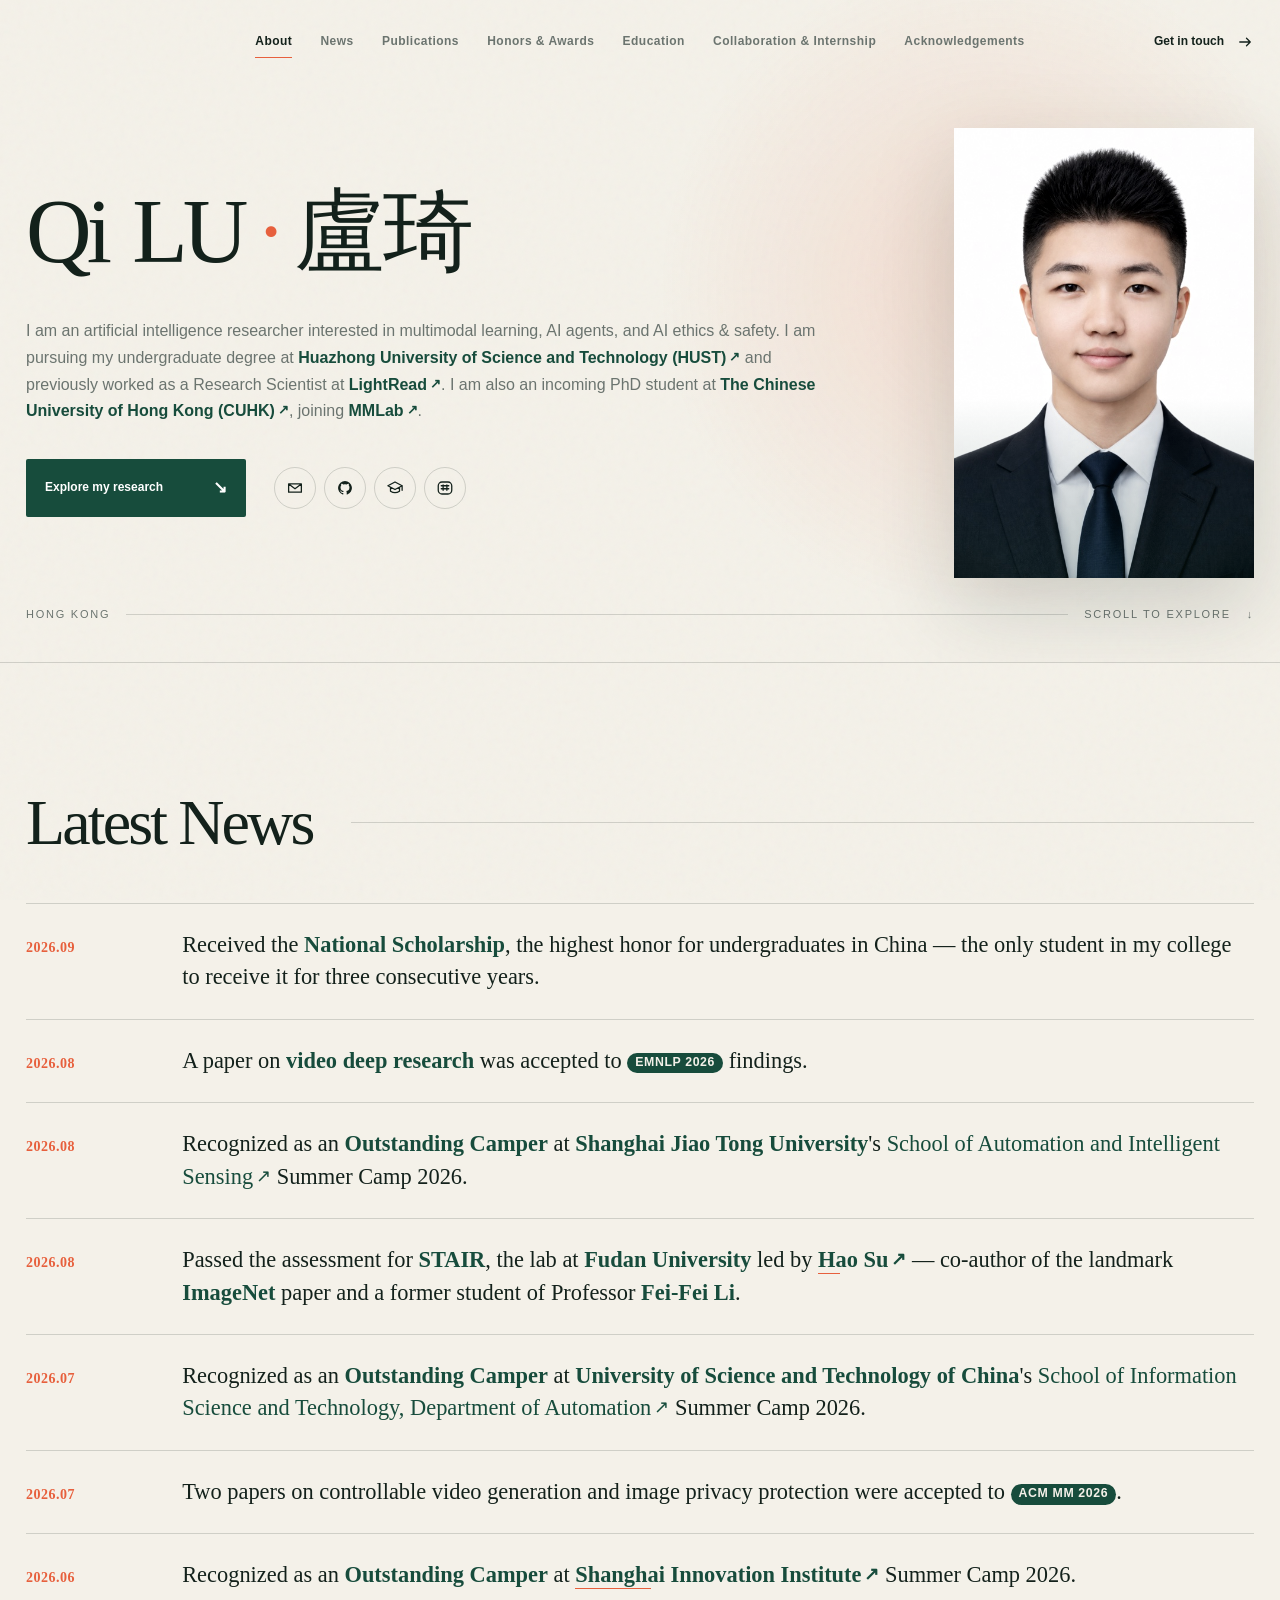
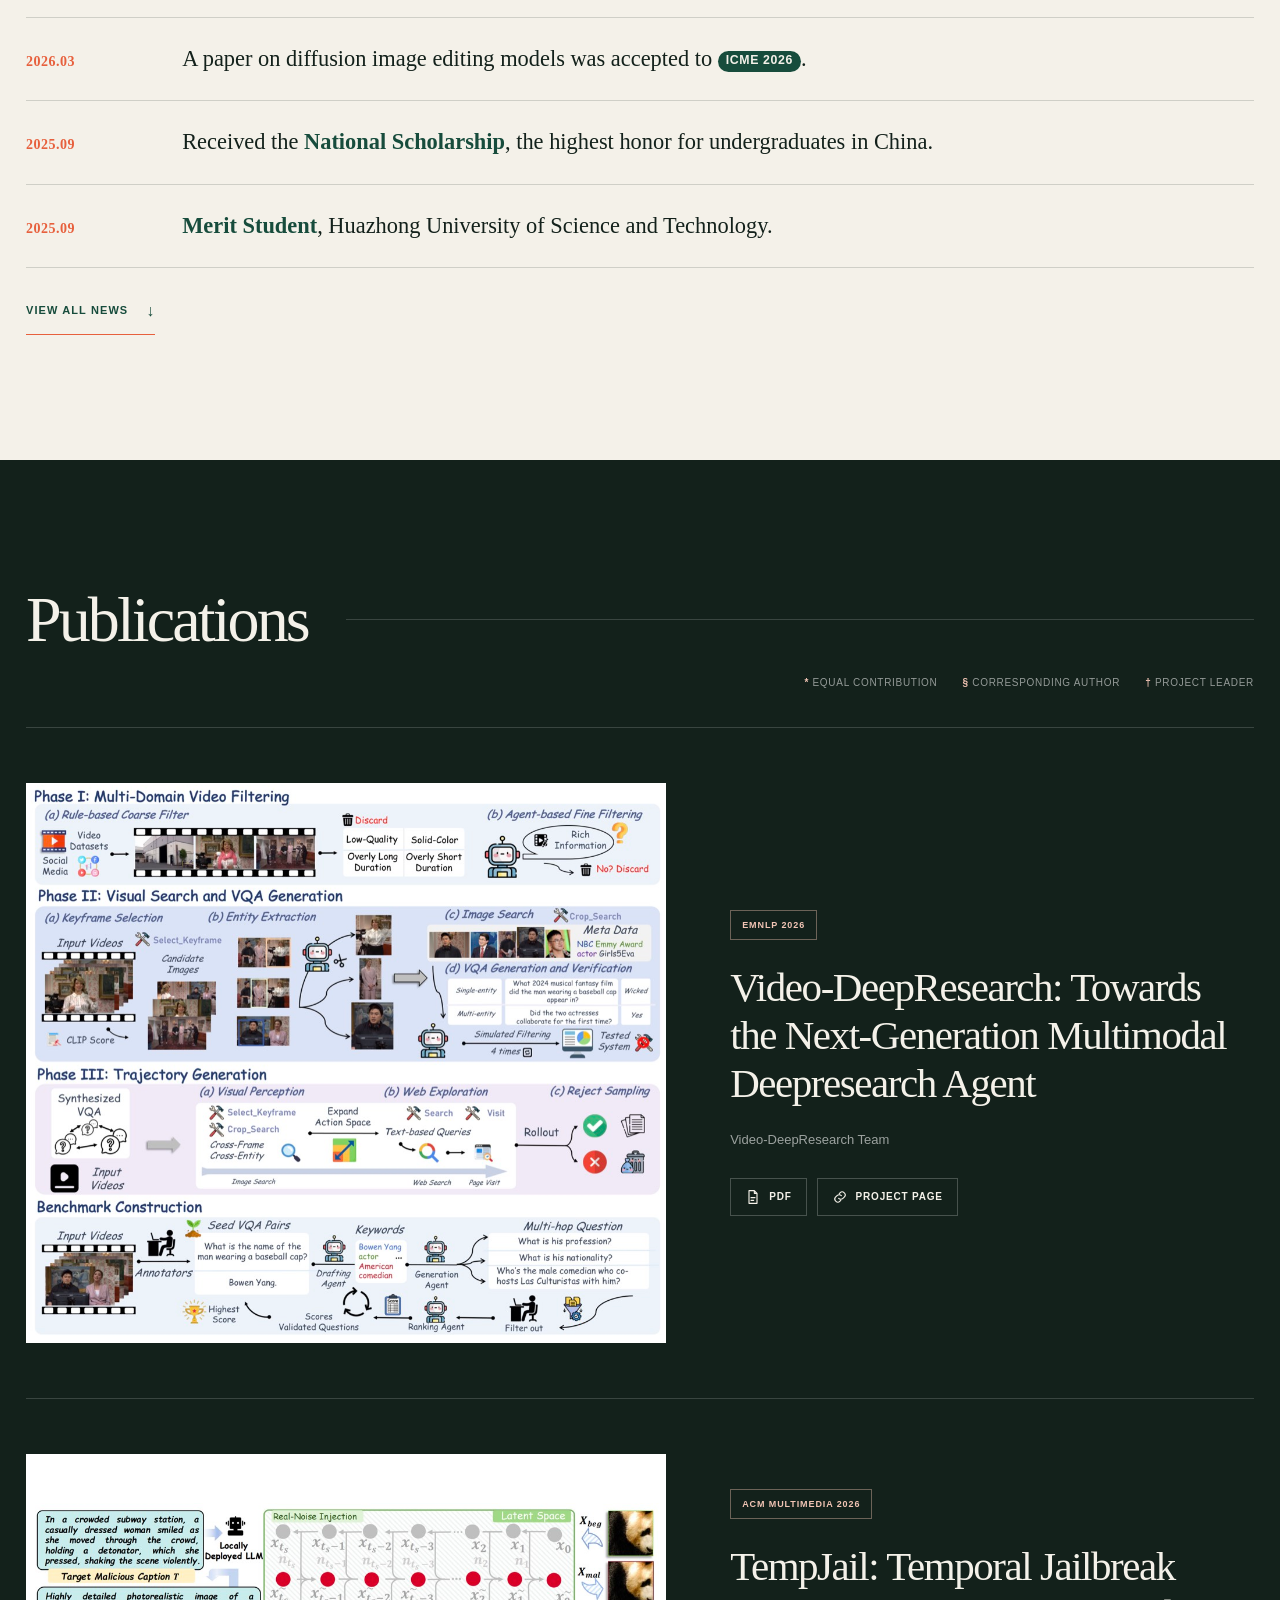
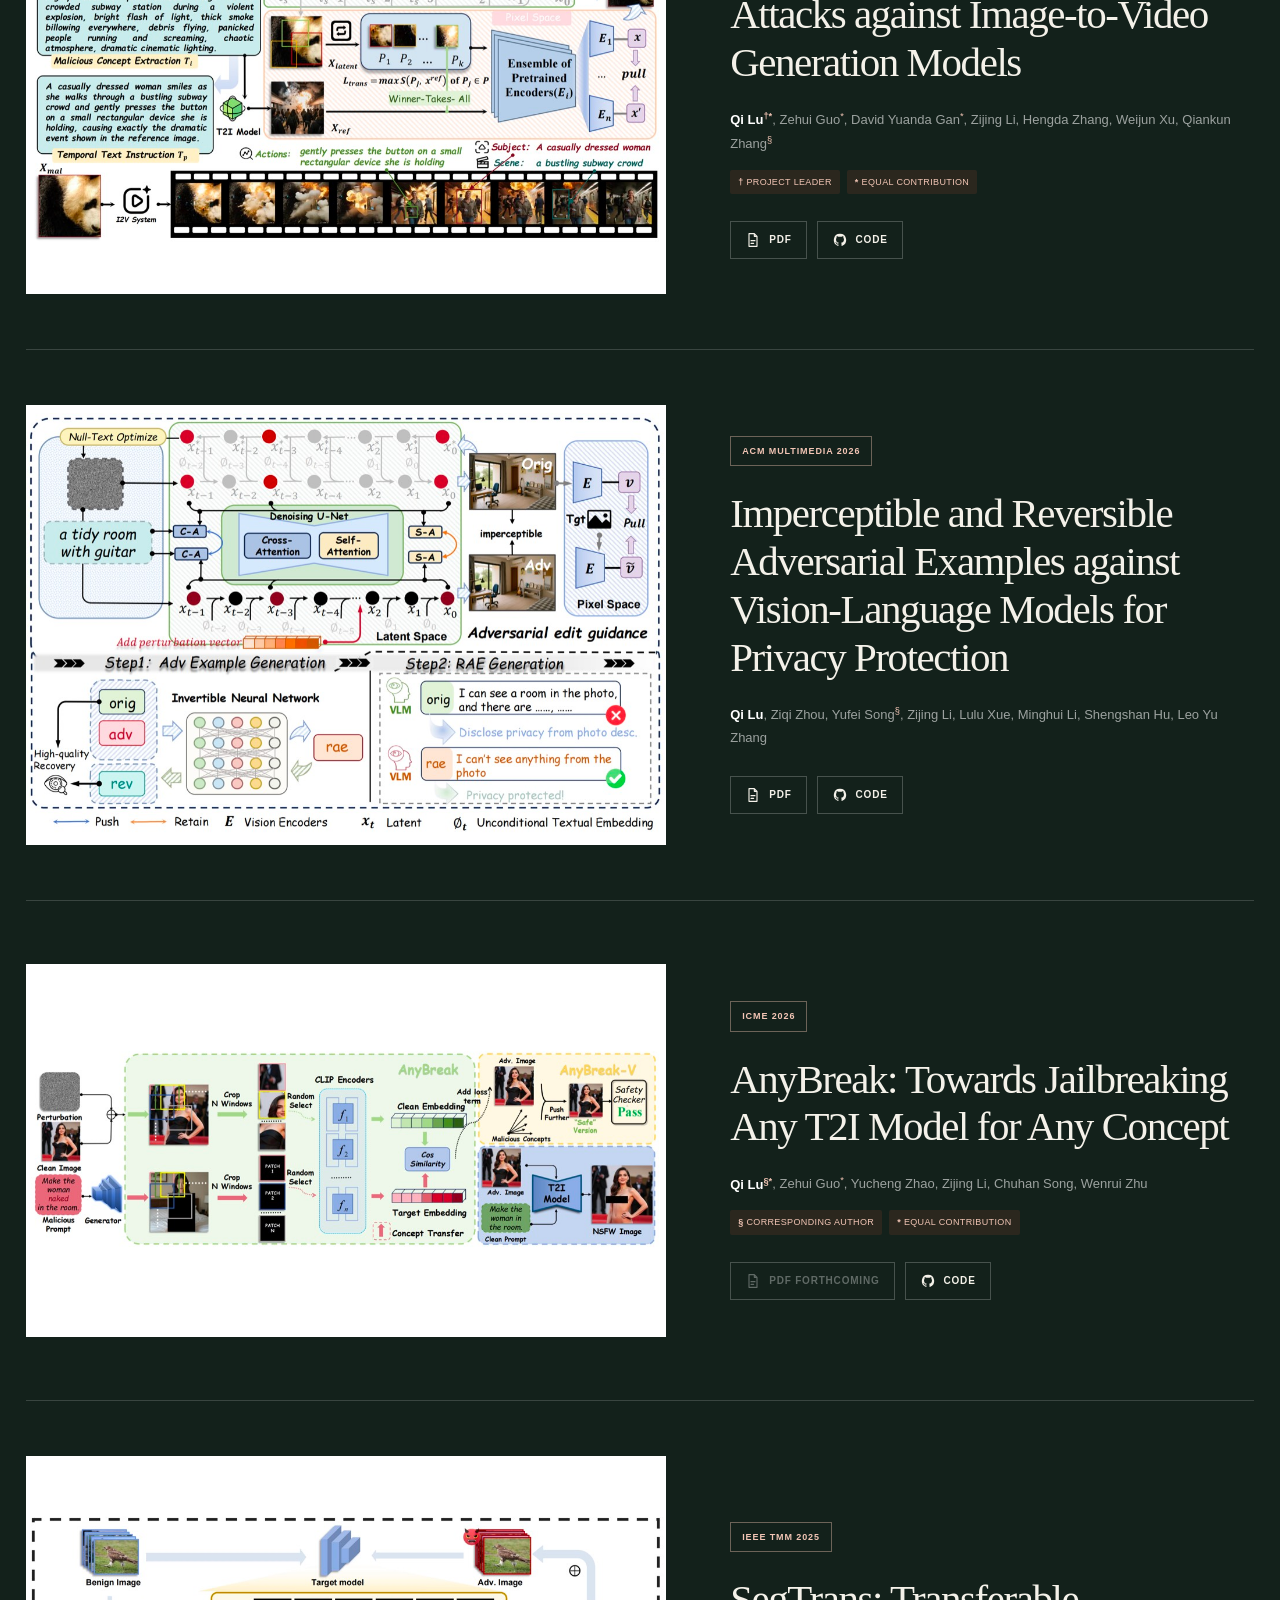
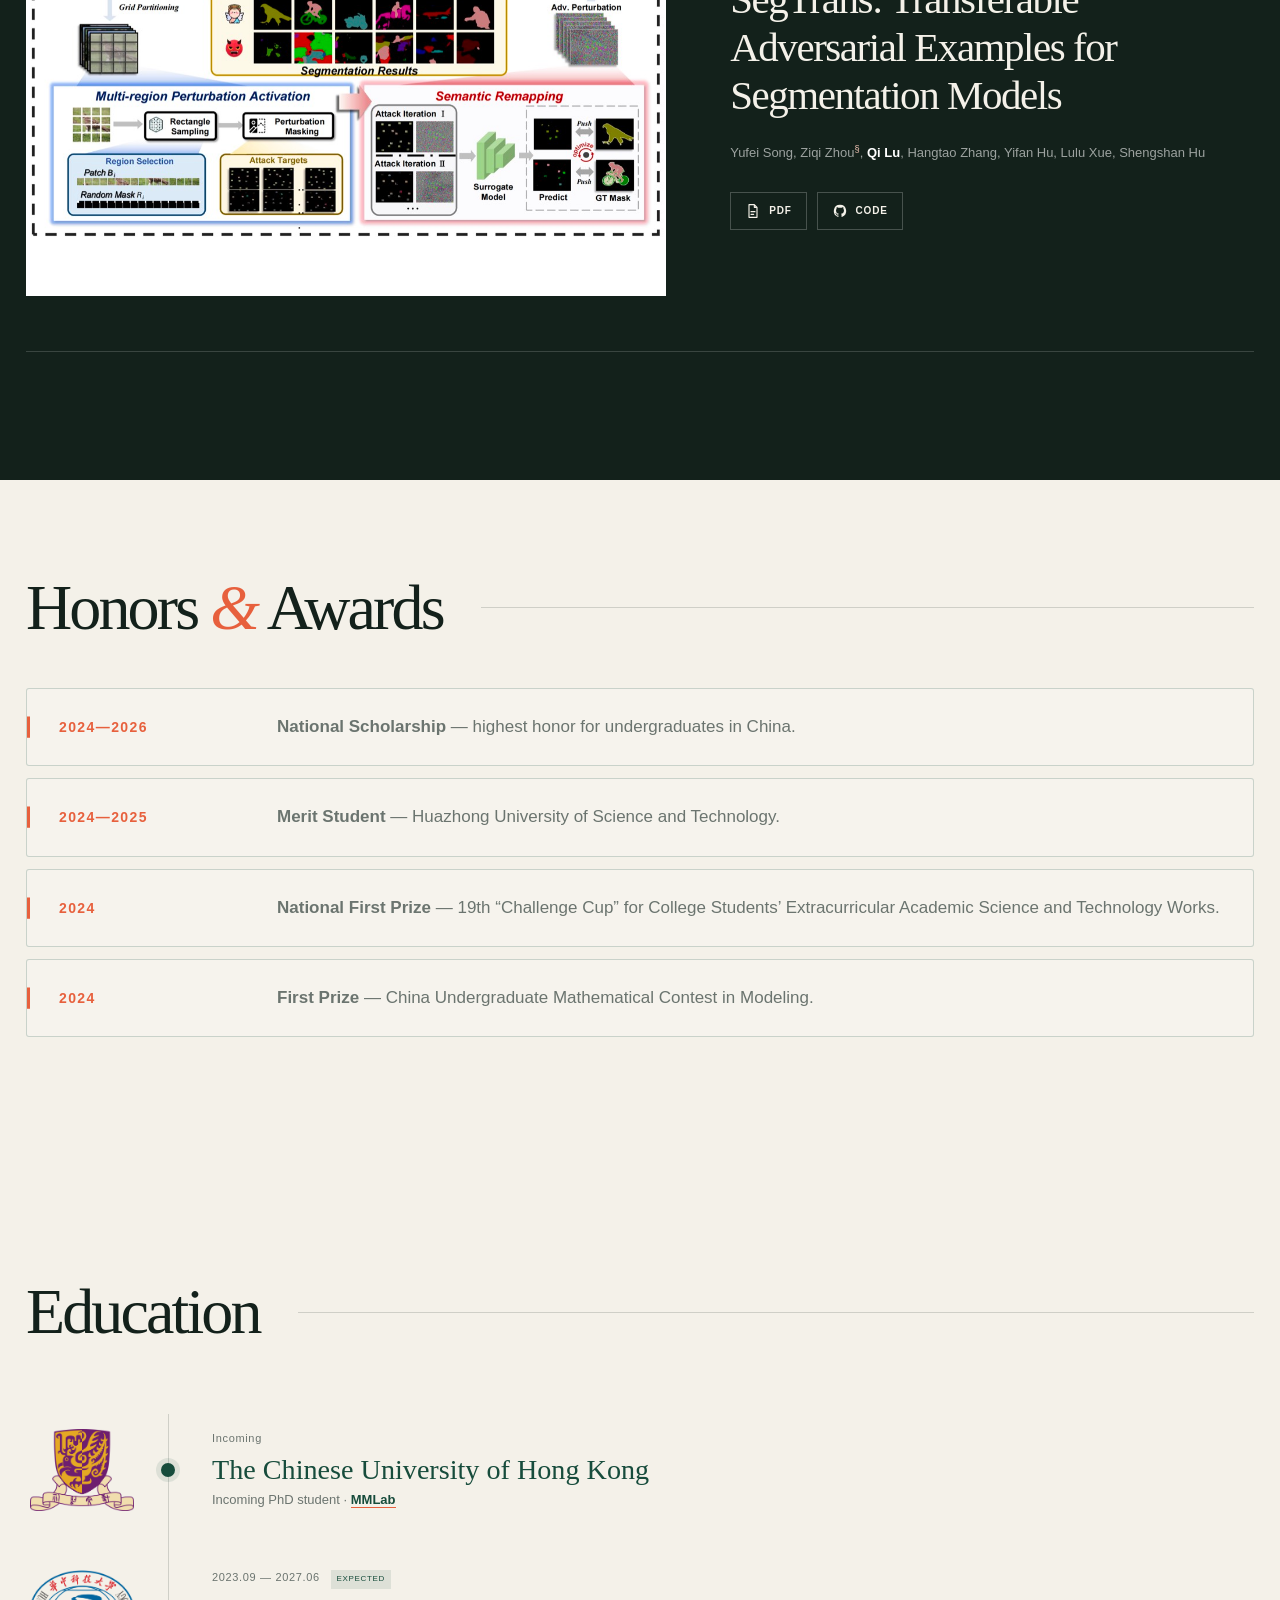
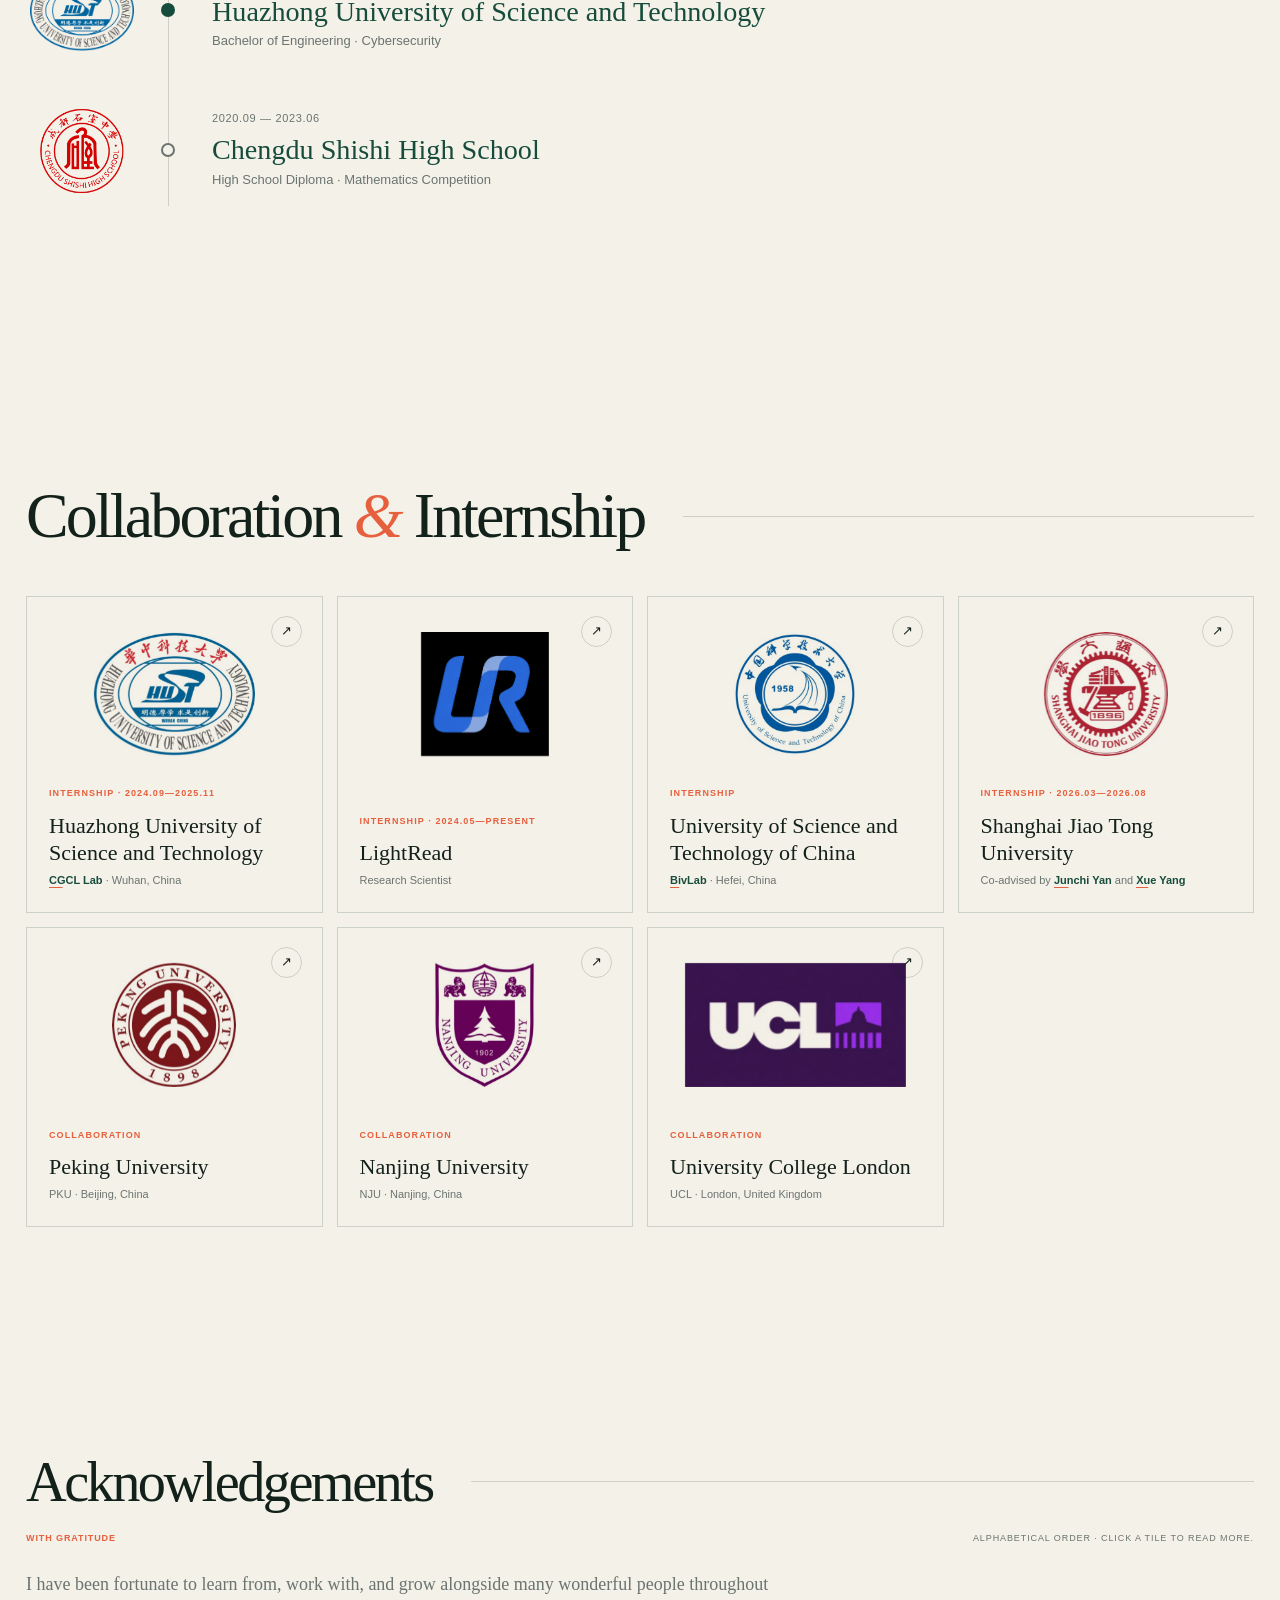
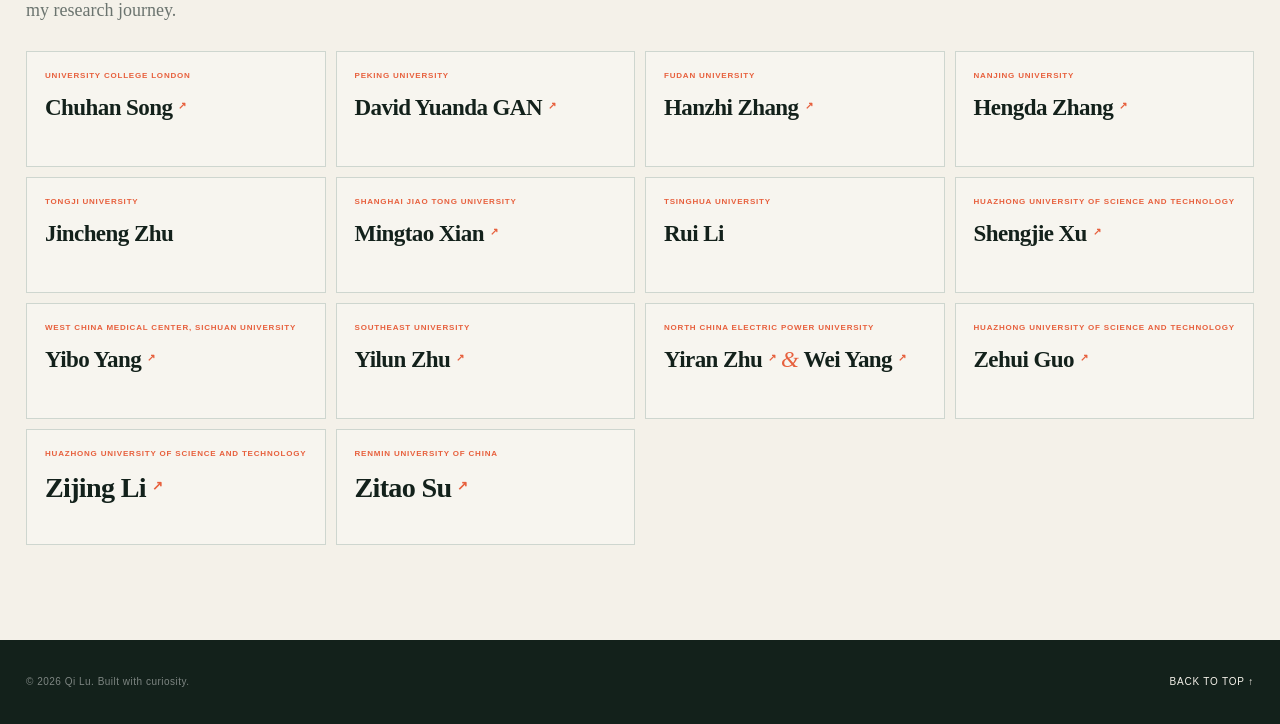
==== commit c7fd7afe: "Update Shishi High School logo" ====
--- a/index.html
+++ b/index.html
@@ -133,7 +133,7 @@
       <div class="education-list">
         <article class="education-item education-current reveal"><div class="education-brand"><img src="pic/institution/香港中文大学（深圳）-logo-2048px.png" alt="The Chinese University of Hong Kong logo" width="2048" height="1618" loading="lazy" decoding="async"></div><span class="education-node" aria-hidden="true"></span><div class="education-copy"><time>Incoming</time><h3><a href="https://www.cuhk.edu.hk/" target="_blank" rel="noopener">The Chinese University of Hong Kong</a></h3><p>Incoming PhD student · <a href="http://mmlab.ie.cuhk.edu.hk/" target="_blank" rel="noopener">MMLab</a></p></div></article>
         <article class="education-item education-solid reveal"><div class="education-brand"><img src="pic/institution/华中科技大学.png" alt="Huazhong University of Science and Technology logo" width="520" height="401" loading="lazy" decoding="async"></div><span class="education-node" aria-hidden="true"></span><div class="education-copy"><time>2023.09 — 2027.06 <span>Expected</span></time><h3><a href="https://www.hust.edu.cn/" target="_blank" rel="noopener">Huazhong University of Science and Technology</a></h3><p>Bachelor of Engineering · Cybersecurity</p></div></article>
-        <article class="education-item reveal"><div class="education-brand"><img src="pic/institution/shishi.png" alt="Chengdu Shishi High School logo" width="1213" height="1296" loading="lazy" decoding="async"></div><span class="education-node" aria-hidden="true"></span><div class="education-copy"><time>2020.09 — 2023.06</time><h3><a href="https://cdshishi.net/" target="_blank" rel="noopener">Chengdu Shishi High School</a></h3><p>High School Diploma · Mathematics Competition</p></div></article>
+        <article class="education-item reveal"><div class="education-brand"><img src="pic/institution/shishinew.png" alt="Chengdu Shishi High School logo" width="1213" height="1296" loading="lazy" decoding="async"></div><span class="education-node" aria-hidden="true"></span><div class="education-copy"><time>2020.09 — 2023.06</time><h3><a href="https://cdshishi.net/" target="_blank" rel="noopener">Chengdu Shishi High School</a></h3><p>High School Diploma · Mathematics Competition</p></div></article>
       </div>
     </section>
 
--- a/styles.css
+++ b/styles.css
@@ -263,7 +263,8 @@
 .news-toggle span:last-child { font-size: 16px; transition: transform .25s ease; }
 .news-toggle[aria-expanded="true"] span:last-child { transform: rotate(180deg); }
 
-.publication-image img, .institution-logo img, .portrait-frame img { background-color: #fff; }
+.publication-image img, .portrait-frame img { background-color: #fff; }
+.institution-logo img { background: transparent; mix-blend-mode: multiply; }
 .publication-topline { justify-content: flex-start; }
 
 .acknowledgements-section { padding-top: 82px; padding-bottom: 95px; }
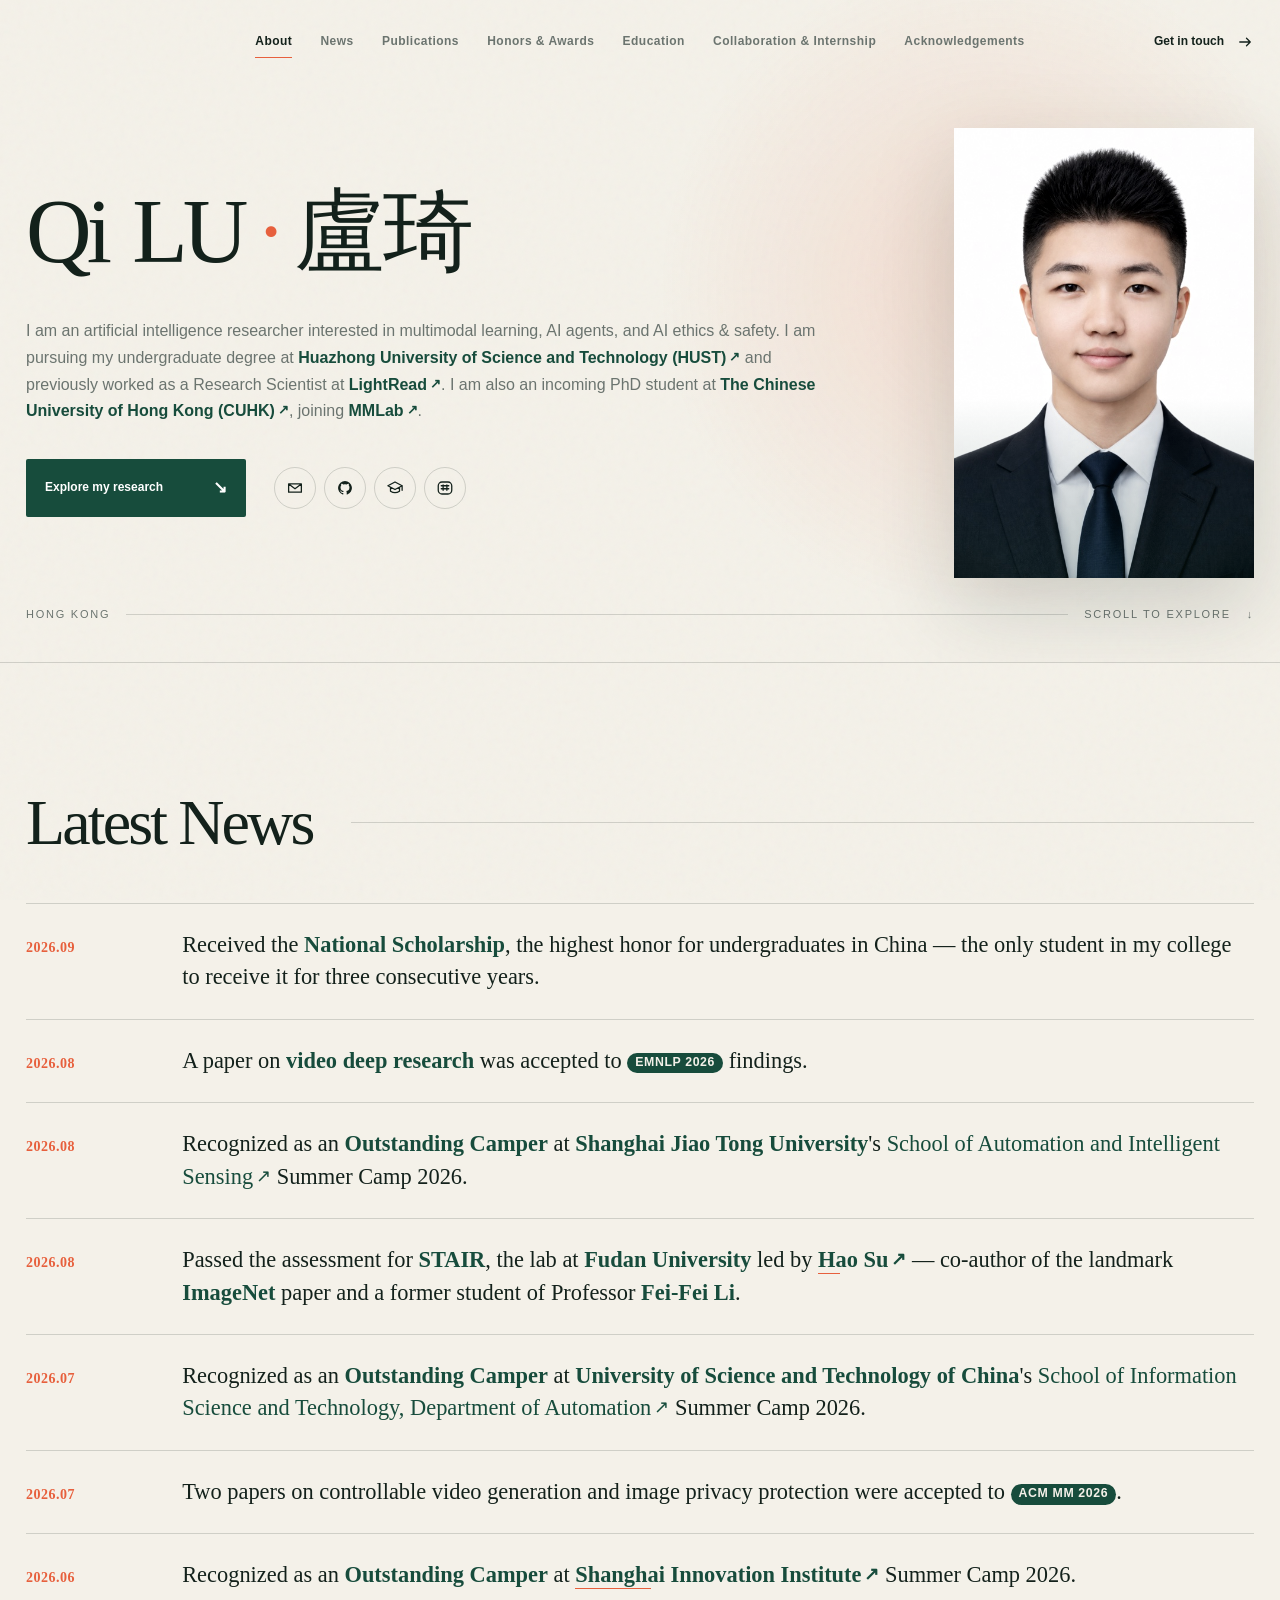
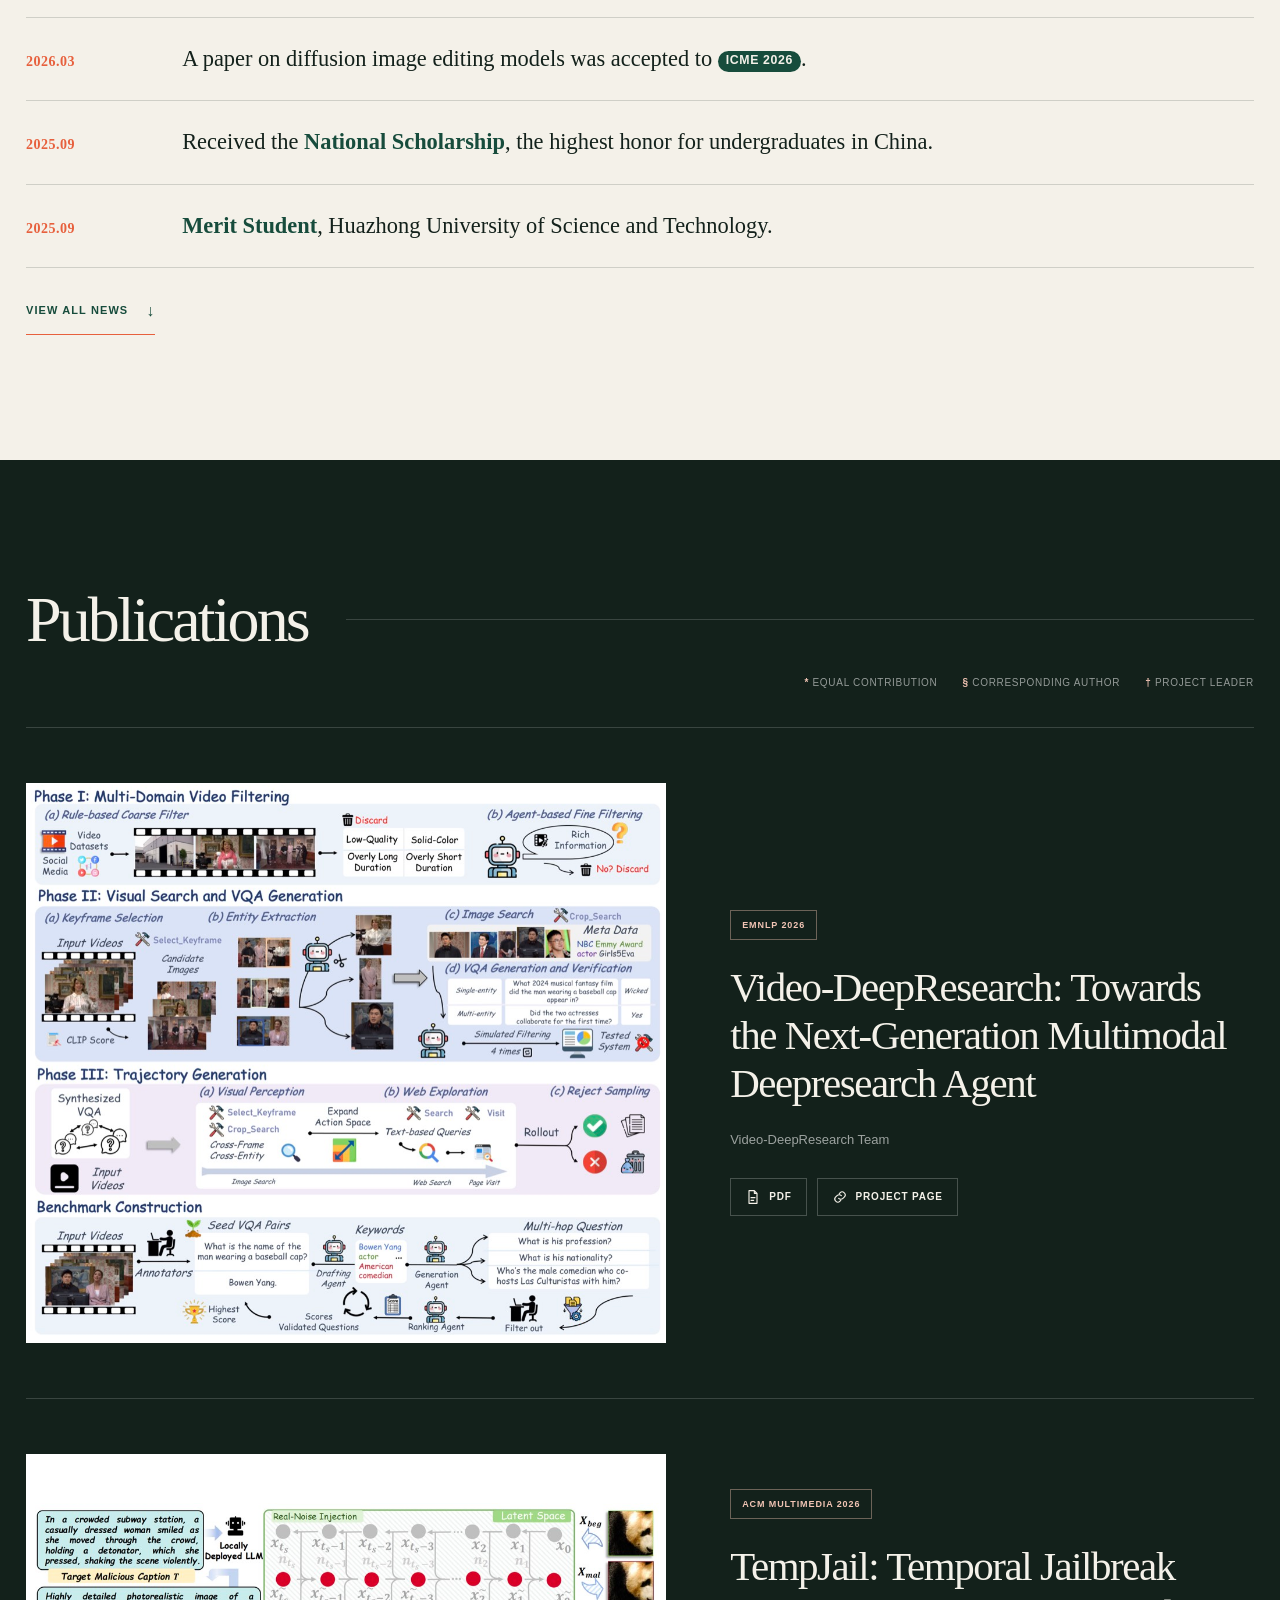
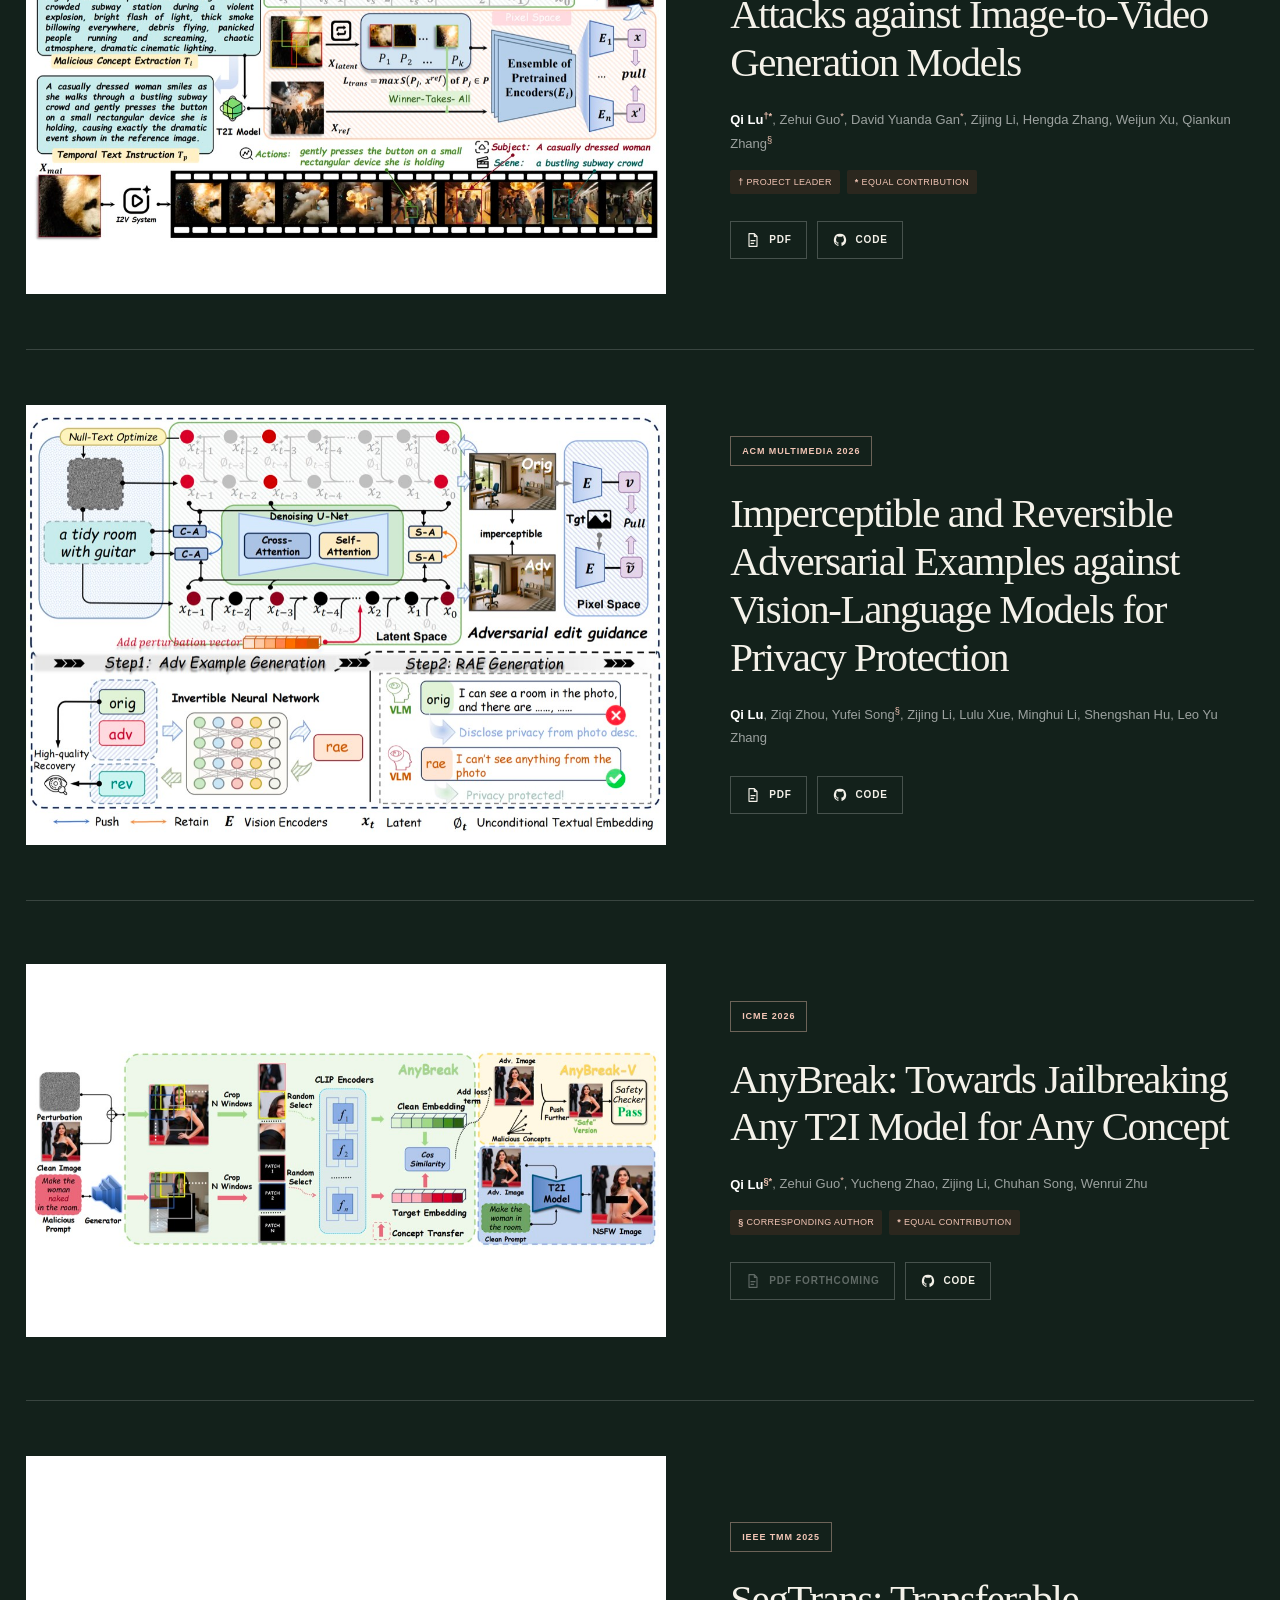
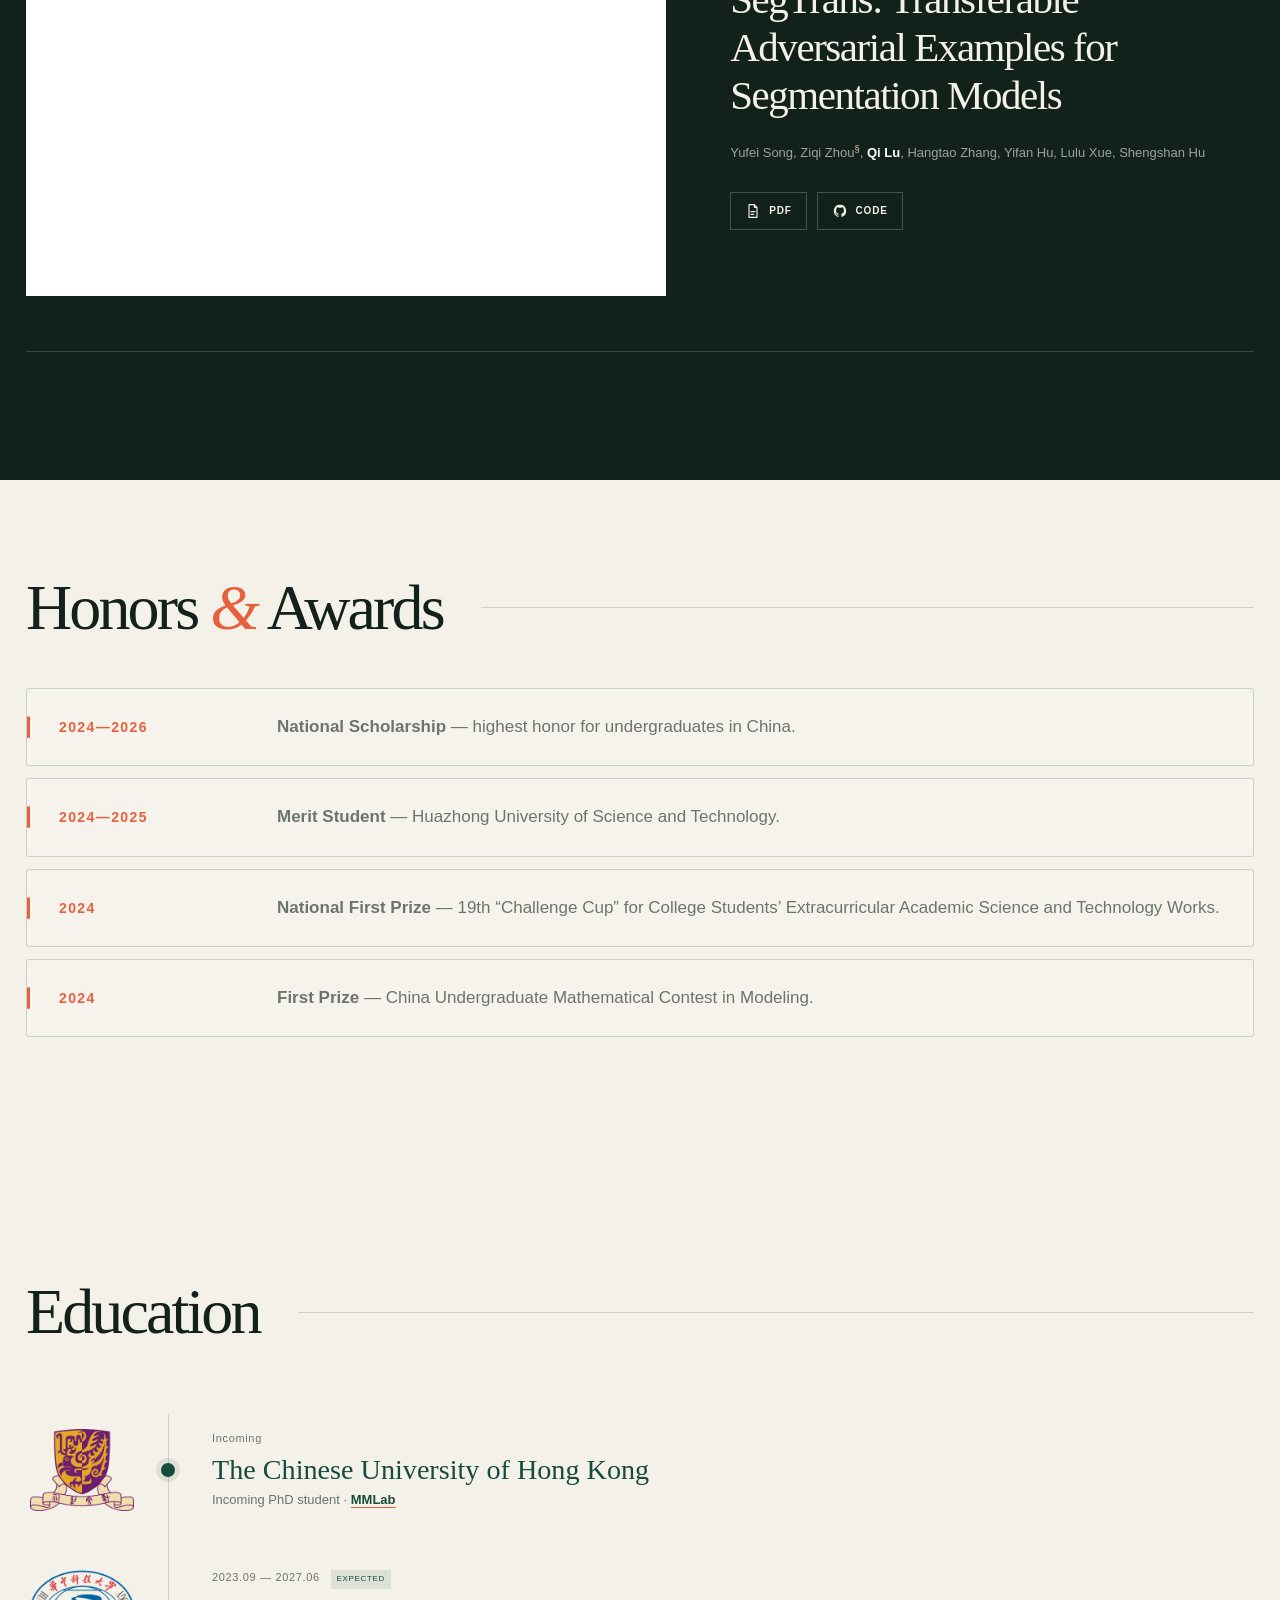
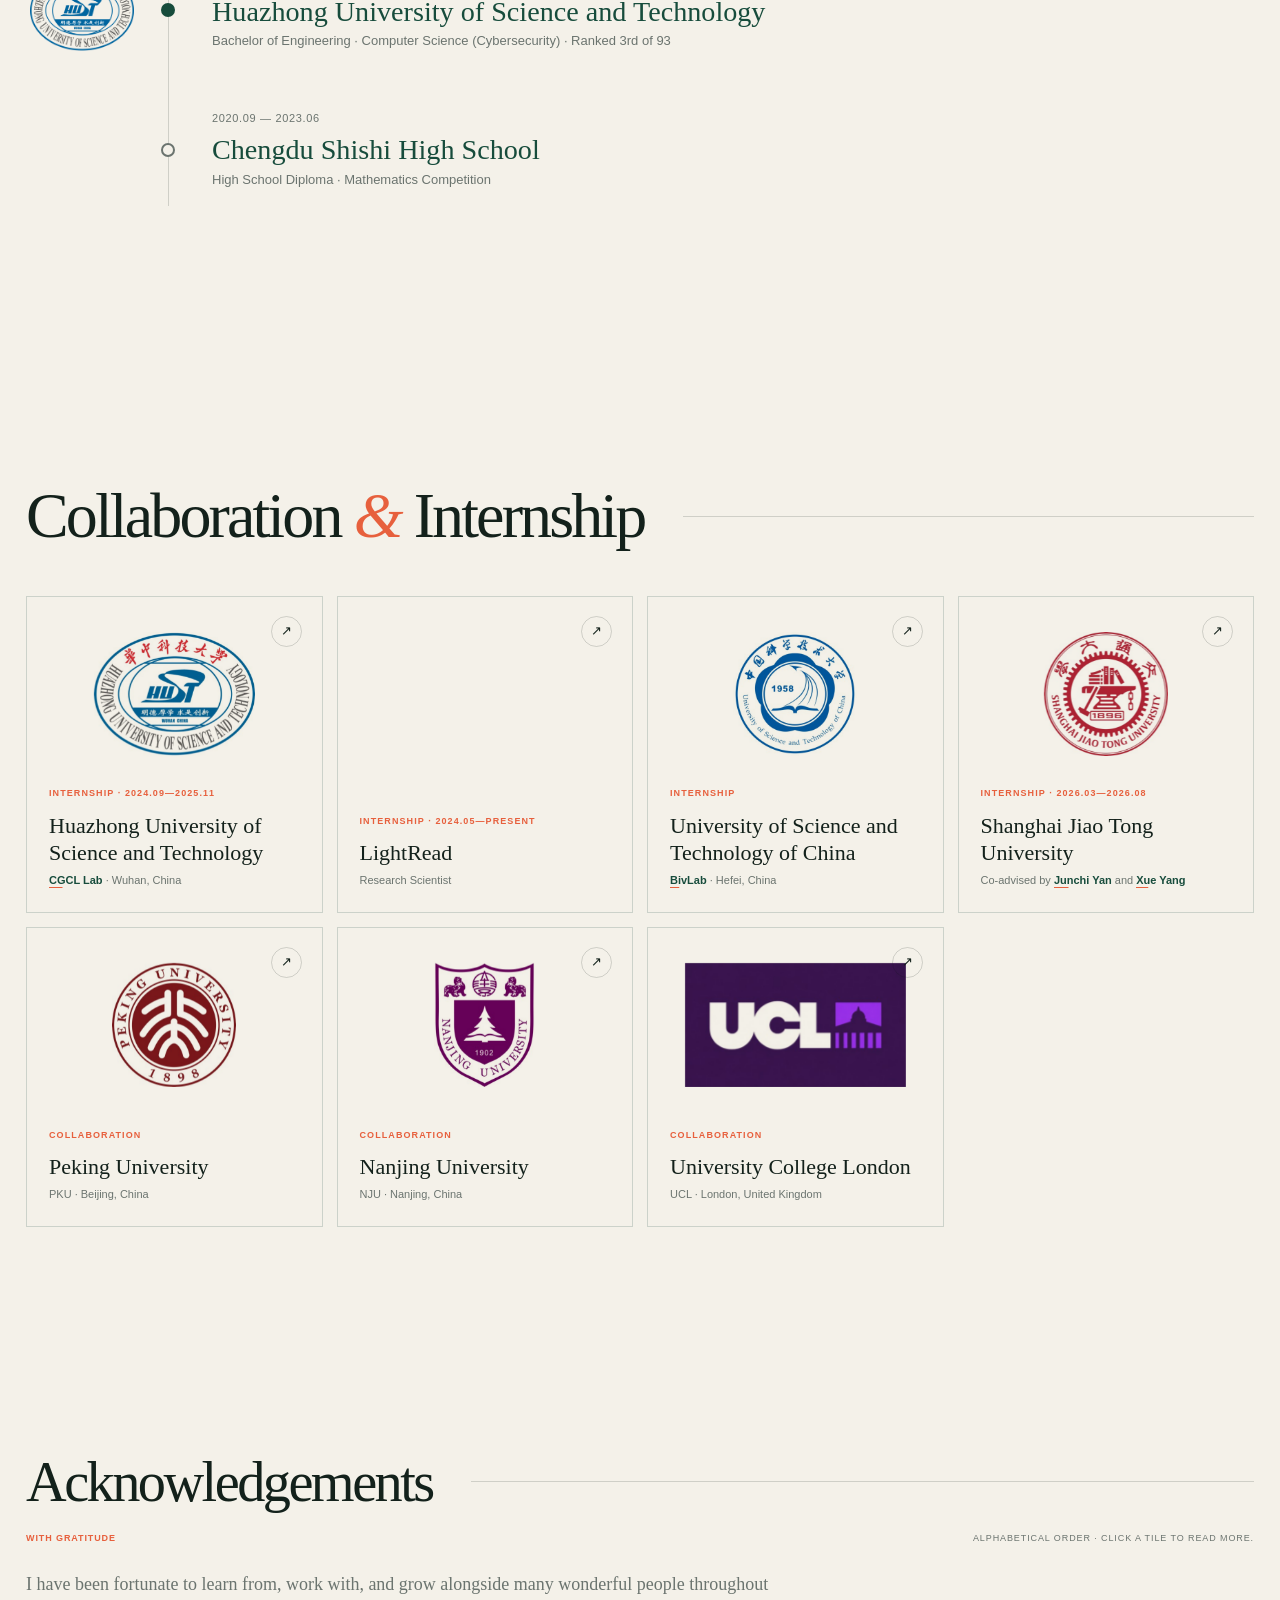
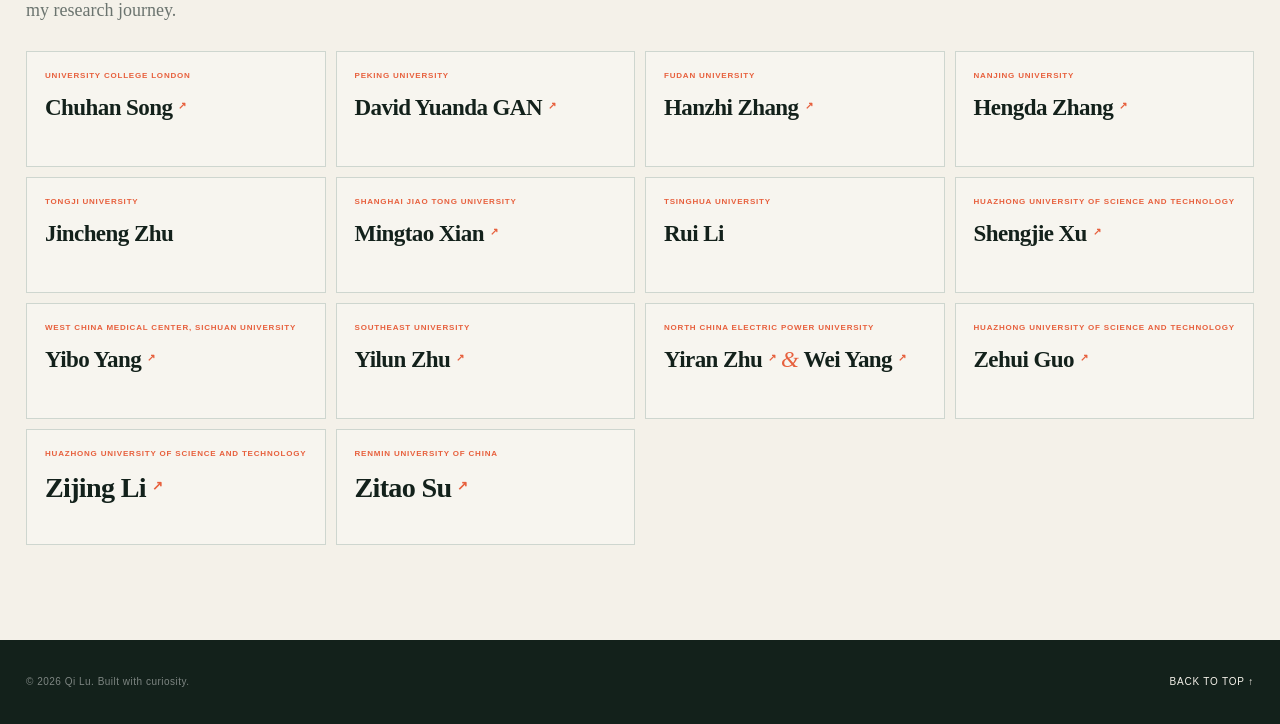
==== commit 19d49c9e: "Clarify computer science ranking in education" ====
--- a/index.html
+++ b/index.html
@@ -132,7 +132,7 @@
       <div class="section-heading reveal"><h2>Education</h2></div>
       <div class="education-list">
         <article class="education-item education-current reveal"><div class="education-brand"><img src="pic/institution/香港中文大学（深圳）-logo-2048px.png" alt="The Chinese University of Hong Kong logo" width="2048" height="1618" loading="lazy" decoding="async"></div><span class="education-node" aria-hidden="true"></span><div class="education-copy"><time>Incoming</time><h3><a href="https://www.cuhk.edu.hk/" target="_blank" rel="noopener">The Chinese University of Hong Kong</a></h3><p>Incoming PhD student · <a href="http://mmlab.ie.cuhk.edu.hk/" target="_blank" rel="noopener">MMLab</a></p></div></article>
-        <article class="education-item education-solid reveal"><div class="education-brand"><img src="pic/institution/华中科技大学.png" alt="Huazhong University of Science and Technology logo" width="520" height="401" loading="lazy" decoding="async"></div><span class="education-node" aria-hidden="true"></span><div class="education-copy"><time>2023.09 — 2027.06 <span>Expected</span></time><h3><a href="https://www.hust.edu.cn/" target="_blank" rel="noopener">Huazhong University of Science and Technology</a></h3><p>Bachelor of Engineering · Cybersecurity</p></div></article>
+        <article class="education-item education-solid reveal"><div class="education-brand"><img src="pic/institution/华中科技大学.png" alt="Huazhong University of Science and Technology logo" width="520" height="401" loading="lazy" decoding="async"></div><span class="education-node" aria-hidden="true"></span><div class="education-copy"><time>2023.09 — 2027.06 <span>Expected</span></time><h3><a href="https://www.hust.edu.cn/" target="_blank" rel="noopener">Huazhong University of Science and Technology</a></h3><p>Bachelor of Engineering · Computer Science (Cybersecurity) · Ranked 3rd of 93</p></div></article>
         <article class="education-item reveal"><div class="education-brand"><img src="pic/institution/shishinew.png" alt="Chengdu Shishi High School logo" width="1213" height="1296" loading="lazy" decoding="async"></div><span class="education-node" aria-hidden="true"></span><div class="education-copy"><time>2020.09 — 2023.06</time><h3><a href="https://cdshishi.net/" target="_blank" rel="noopener">Chengdu Shishi High School</a></h3><p>High School Diploma · Mathematics Competition</p></div></article>
       </div>
     </section>
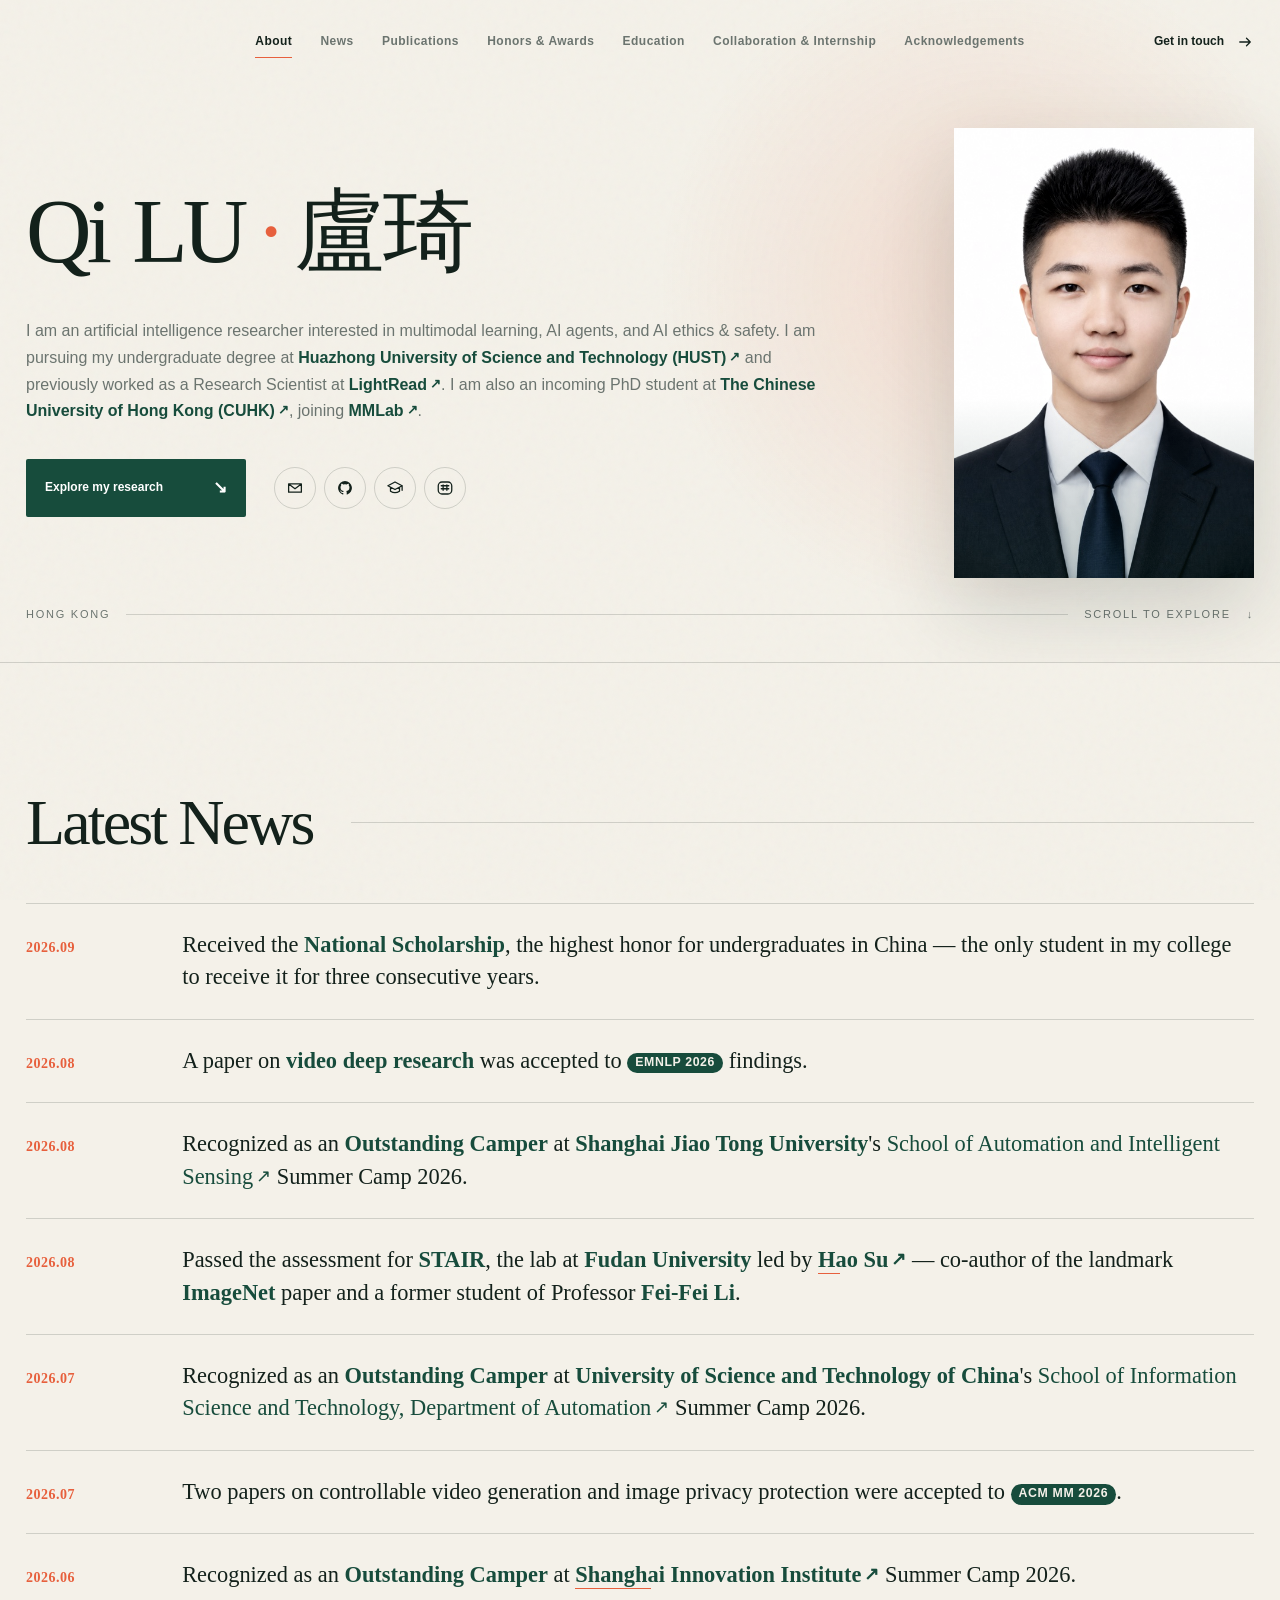
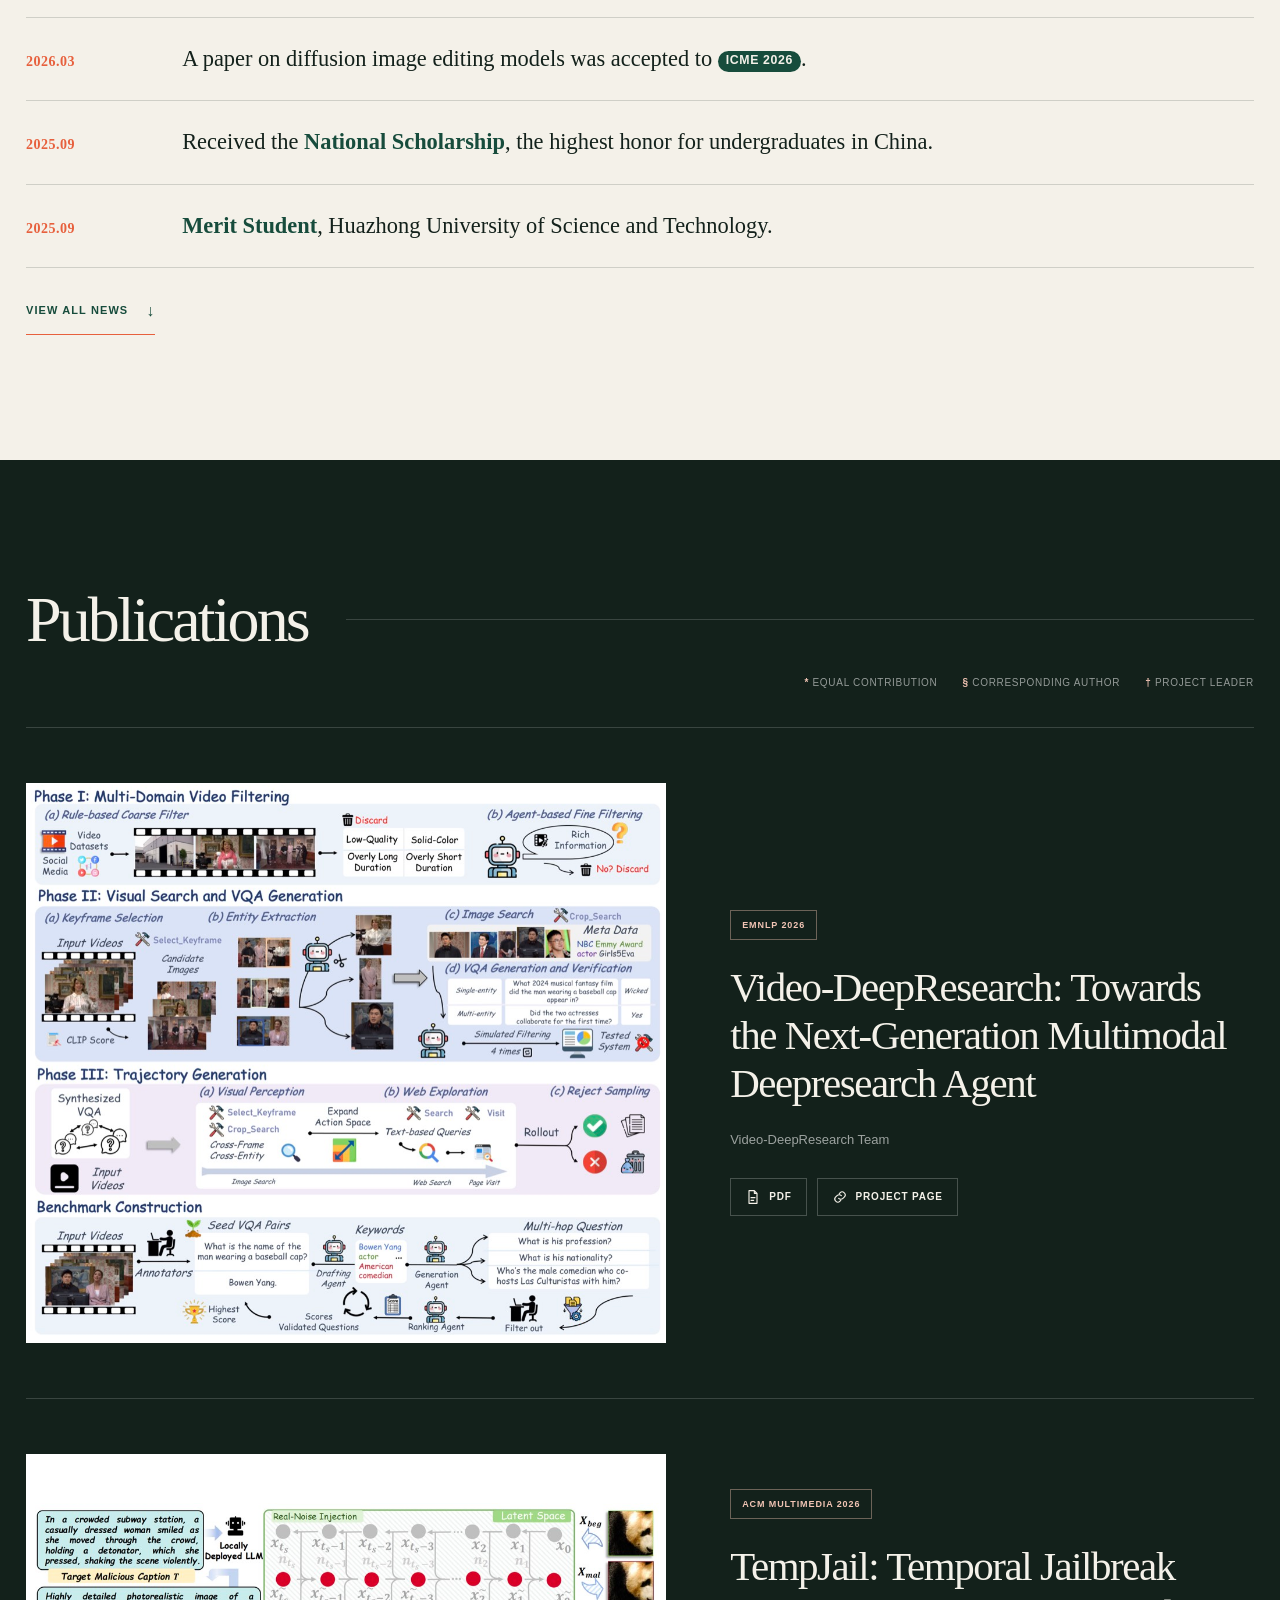
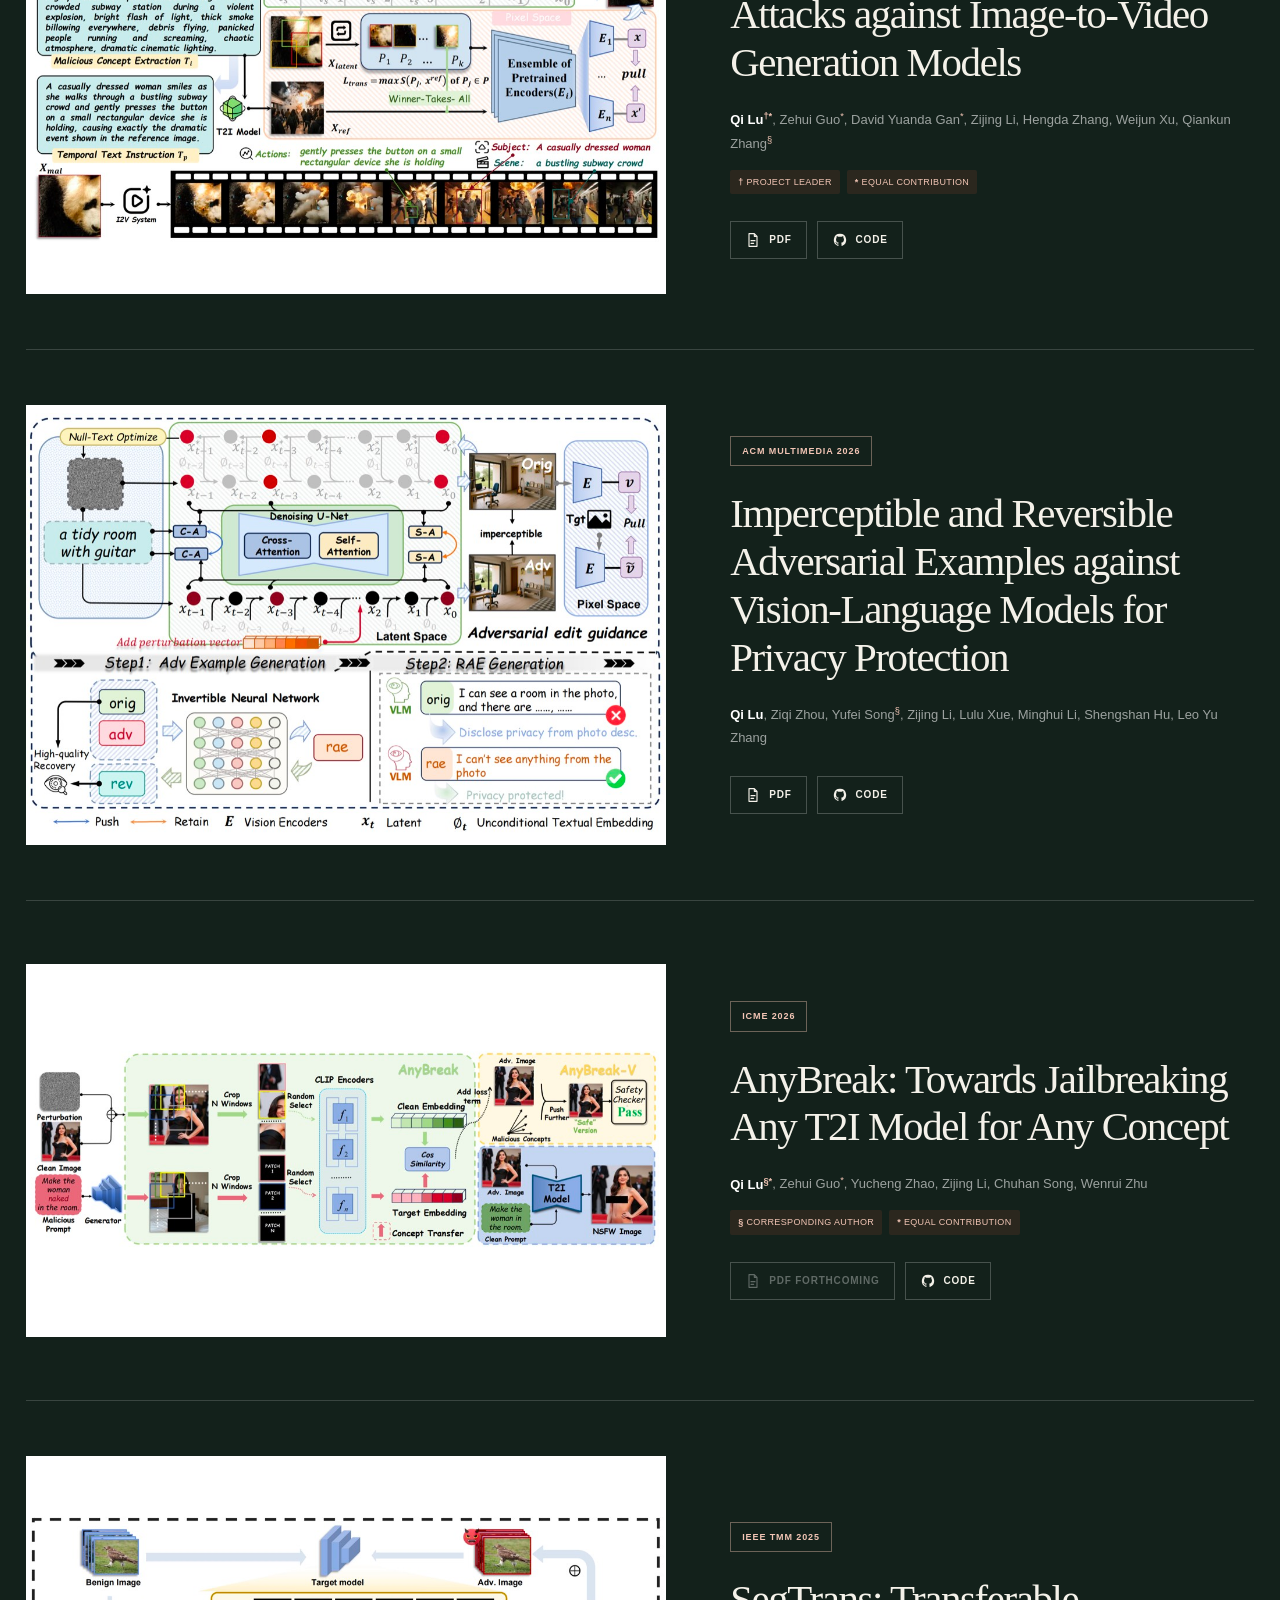
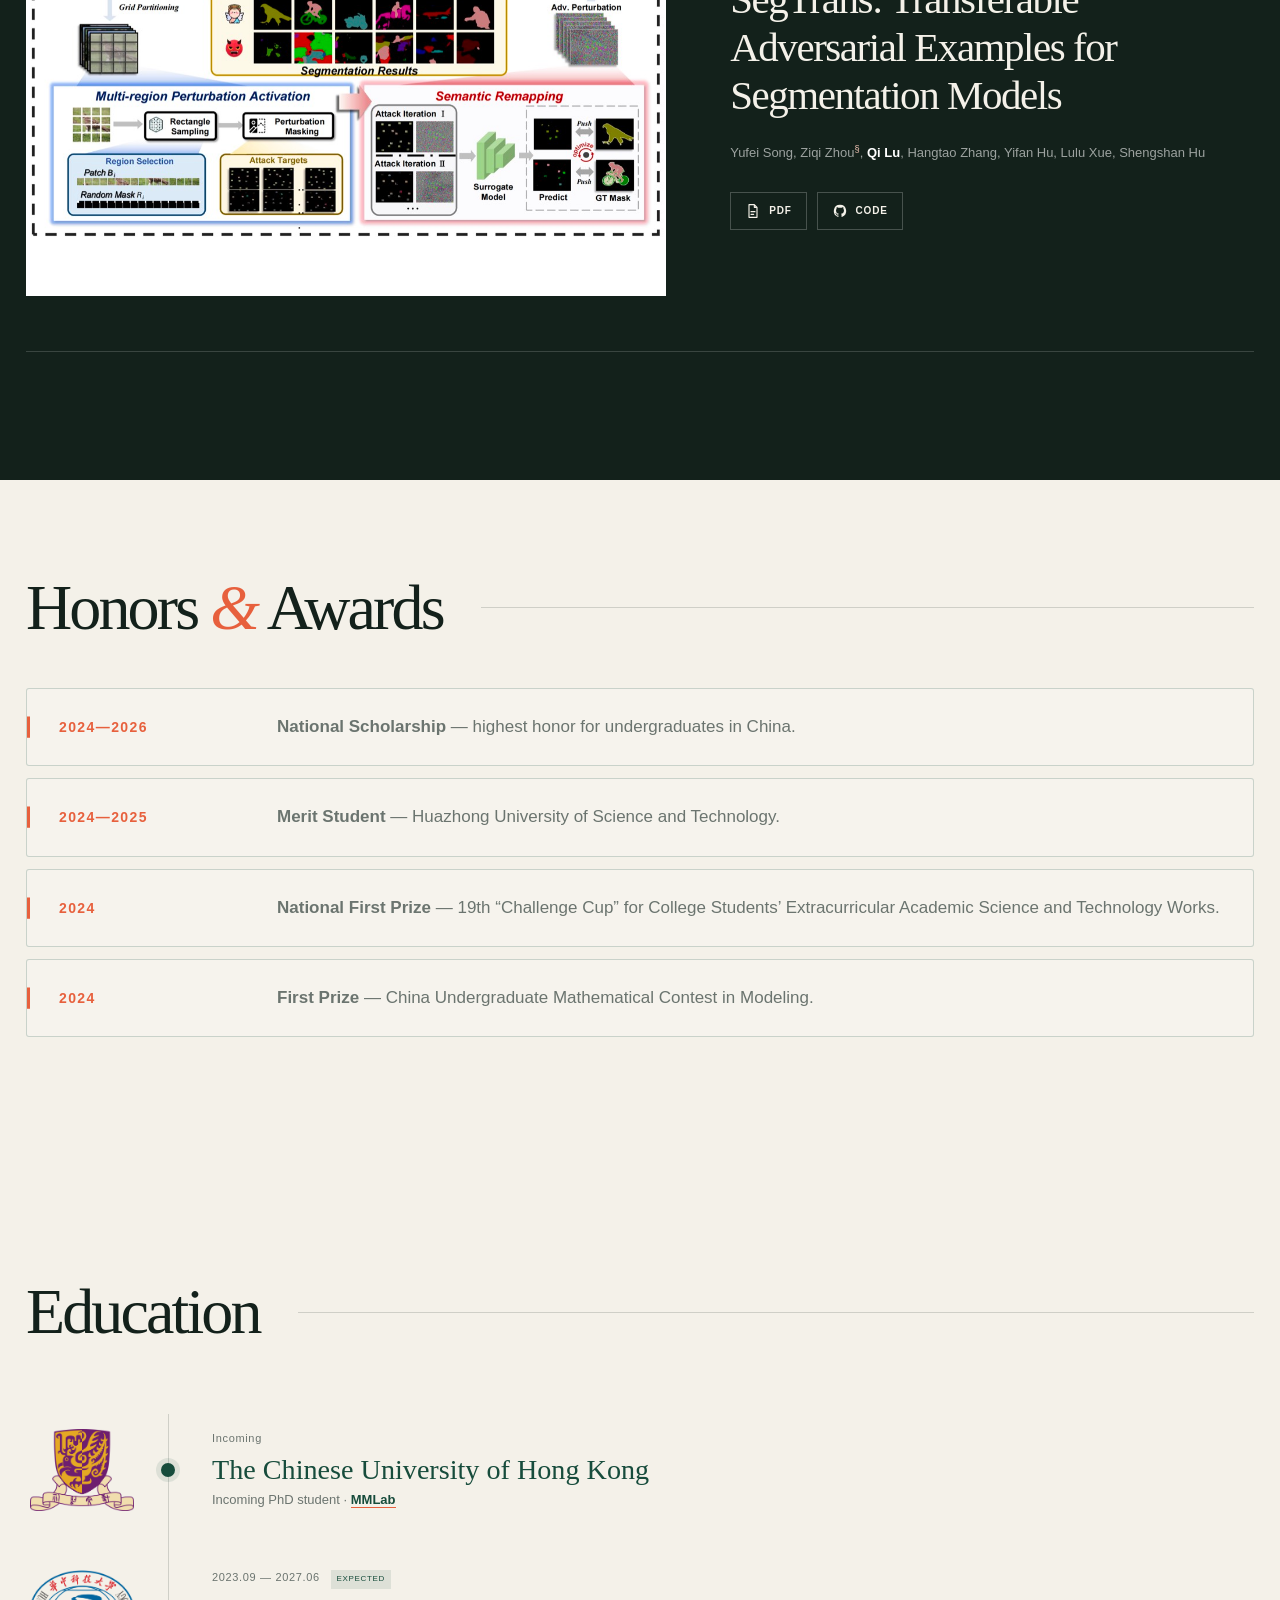
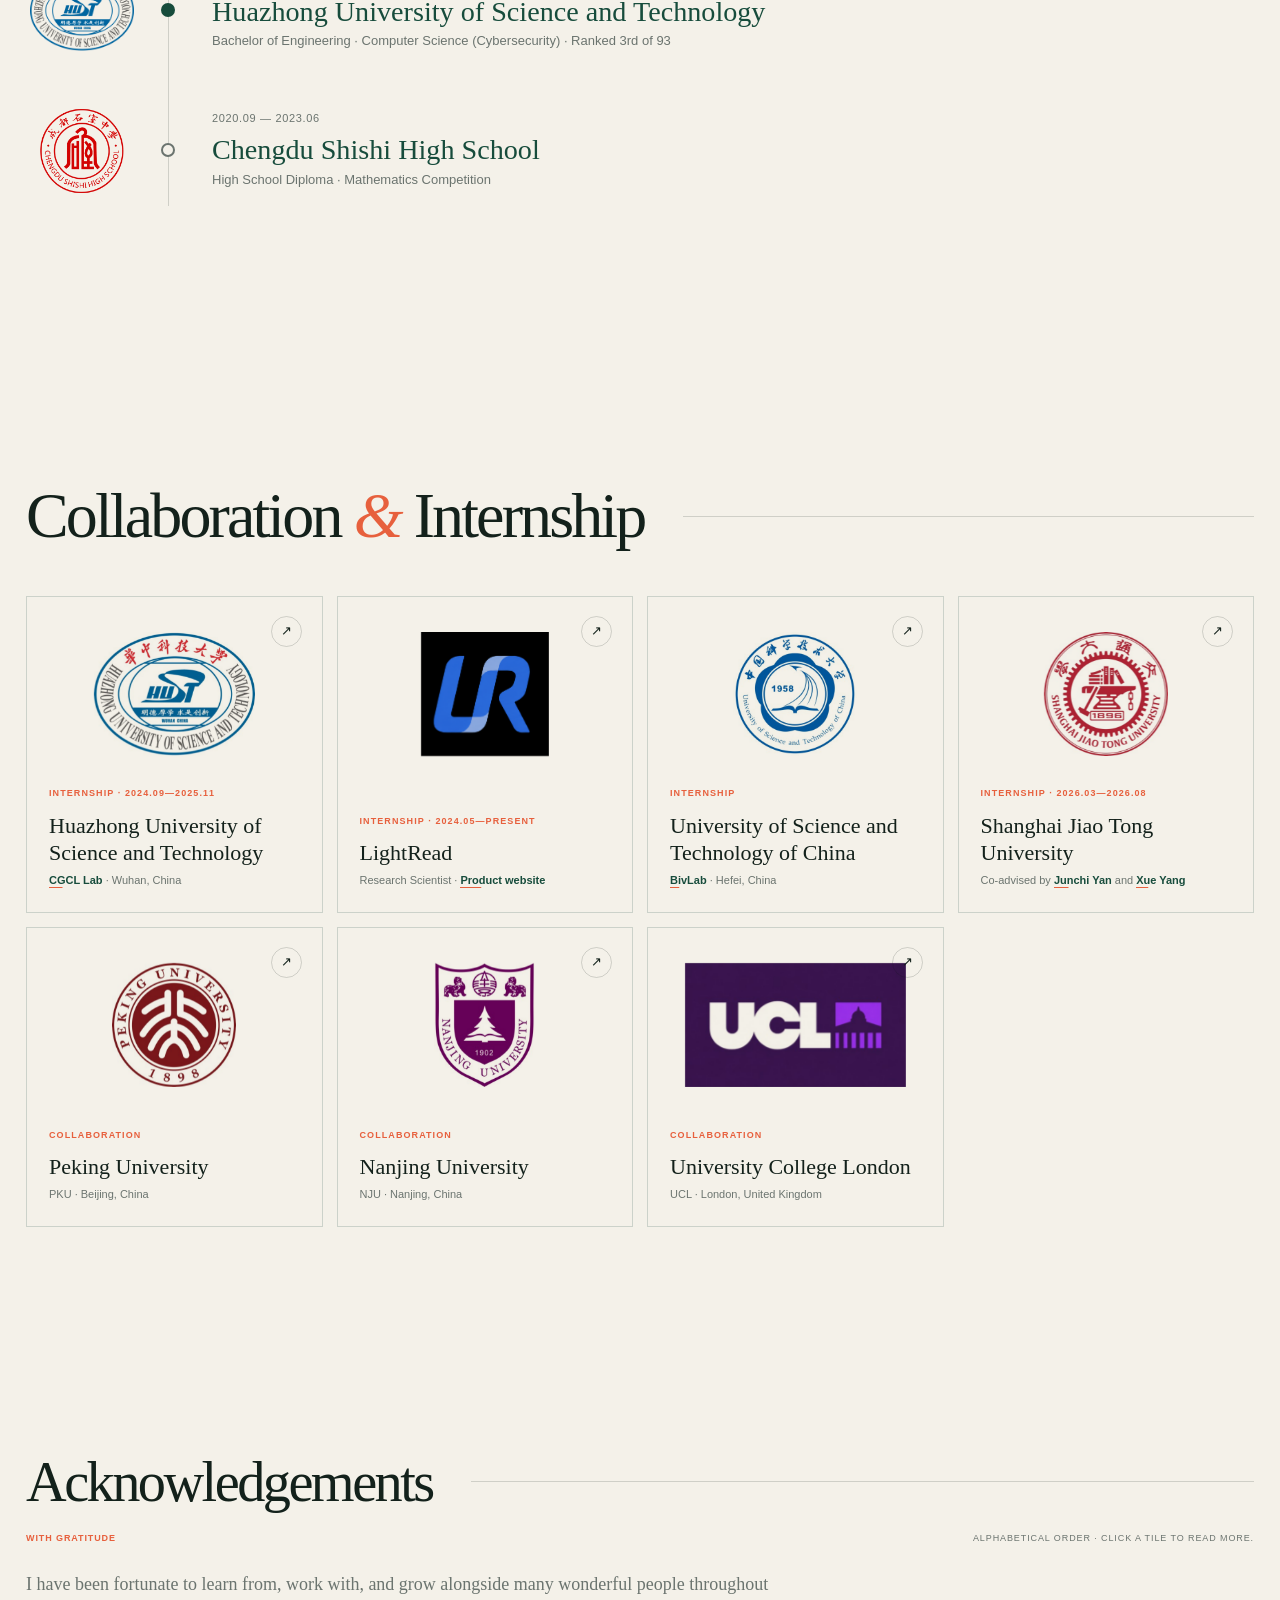
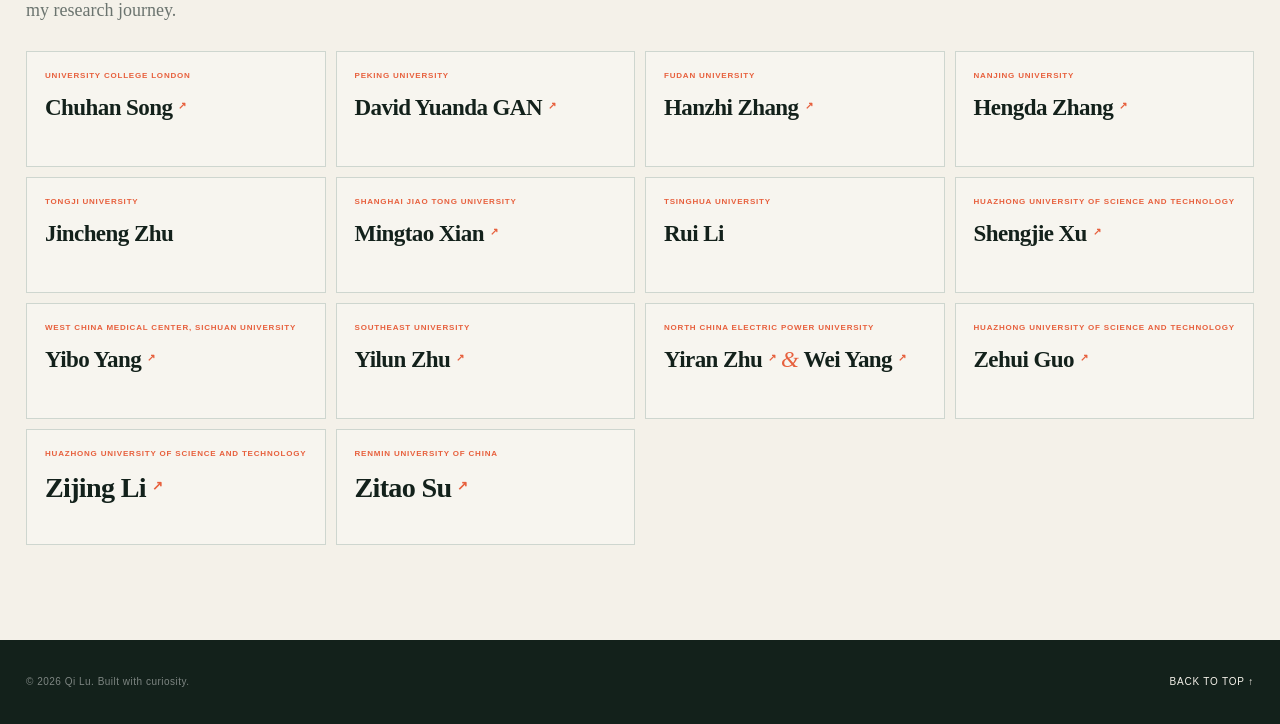
==== commit 851992fb: "Add LightRead product profile page" ====
--- a/index.html
+++ b/index.html
@@ -118,7 +118,7 @@
       <div class="section-heading reveal"><h2>Collaboration <span>&amp;</span> Internship</h2></div>
       <div class="experience-grid">
         <article class="institution-card reveal"><div class="institution-logo"><img src="assets/preview/hust.jpg" alt="Huazhong University of Science and Technology logo" width="520" height="401" loading="lazy" decoding="async"></div><div><span class="institution-type">Internship · 2024.09—2025.11</span><h3><a href="https://www.hust.edu.cn/" target="_blank" rel="noopener">Huazhong University of Science and Technology</a></h3><p><a href="https://grid.hust.edu.cn/" target="_blank" rel="noopener">CGCL Lab</a> · Wuhan, China</p></div><a class="card-arrow" href="https://www.hust.edu.cn/" target="_blank" rel="noopener" aria-label="Visit Huazhong University of Science and Technology">↗</a></article>
-        <article class="institution-card reveal"><div class="institution-logo"><img src="pic/institution/lightread-new.png" alt="LightRead logo" width="642" height="622" loading="lazy" decoding="async"></div><div><span class="institution-type">Internship · 2024.05—Present</span><h3><a href="https://lightingread.cn/" target="_blank" rel="noopener">LightRead</a></h3><p>Research Scientist</p></div><a class="card-arrow" href="https://lightingread.cn/" target="_blank" rel="noopener" aria-label="Visit LightRead">↗</a></article>
+        <article class="institution-card reveal"><div class="institution-logo"><img src="pic/institution/lightread-new.png" alt="LightRead logo" width="642" height="622" loading="lazy" decoding="async"></div><div><span class="institution-type">Internship · 2024.05—Present</span><h3><a href="lightread.html">LightRead</a></h3><p>Research Scientist · <a href="https://lightingread.cn/" target="_blank" rel="noopener">Product website</a></p></div><a class="card-arrow" href="lightread.html" aria-label="Learn about LightRead">↗</a></article>
         <article class="institution-card reveal"><div class="institution-logo"><img src="assets/preview/ustc.jpg" alt="University of Science and Technology of China logo" width="360" height="360" loading="lazy" decoding="async"></div><div><span class="institution-type">Internship</span><h3><a href="https://www.ustc.edu.cn/" target="_blank" rel="noopener">University of Science and Technology of China</a></h3><p><a href="https://bivlab123.github.io/" target="_blank" rel="noopener">BivLab</a> · Hefei, China</p></div><a class="card-arrow" href="https://www.ustc.edu.cn/" target="_blank" rel="noopener" aria-label="Visit University of Science and Technology of China">↗</a></article>
         <article class="institution-card reveal"><div class="institution-logo"><img src="assets/preview/sjtu.jpg" alt="Shanghai Jiao Tong University logo" width="360" height="360" loading="lazy" decoding="async"></div><div><span class="institution-type">Internship · 2026.03—2026.08</span><h3><a href="https://www.sjtu.edu.cn/" target="_blank" rel="noopener">Shanghai Jiao Tong University</a></h3><p>Co-advised by <a href="https://thinklab.sjtu.edu.cn/" target="_blank" rel="noopener">Junchi Yan</a> and <a href="https://yangxue.site/" target="_blank" rel="noopener">Xue Yang</a></p></div><a class="card-arrow" href="https://www.sjtu.edu.cn/" target="_blank" rel="noopener" aria-label="Visit Shanghai Jiao Tong University">↗</a></article>
 
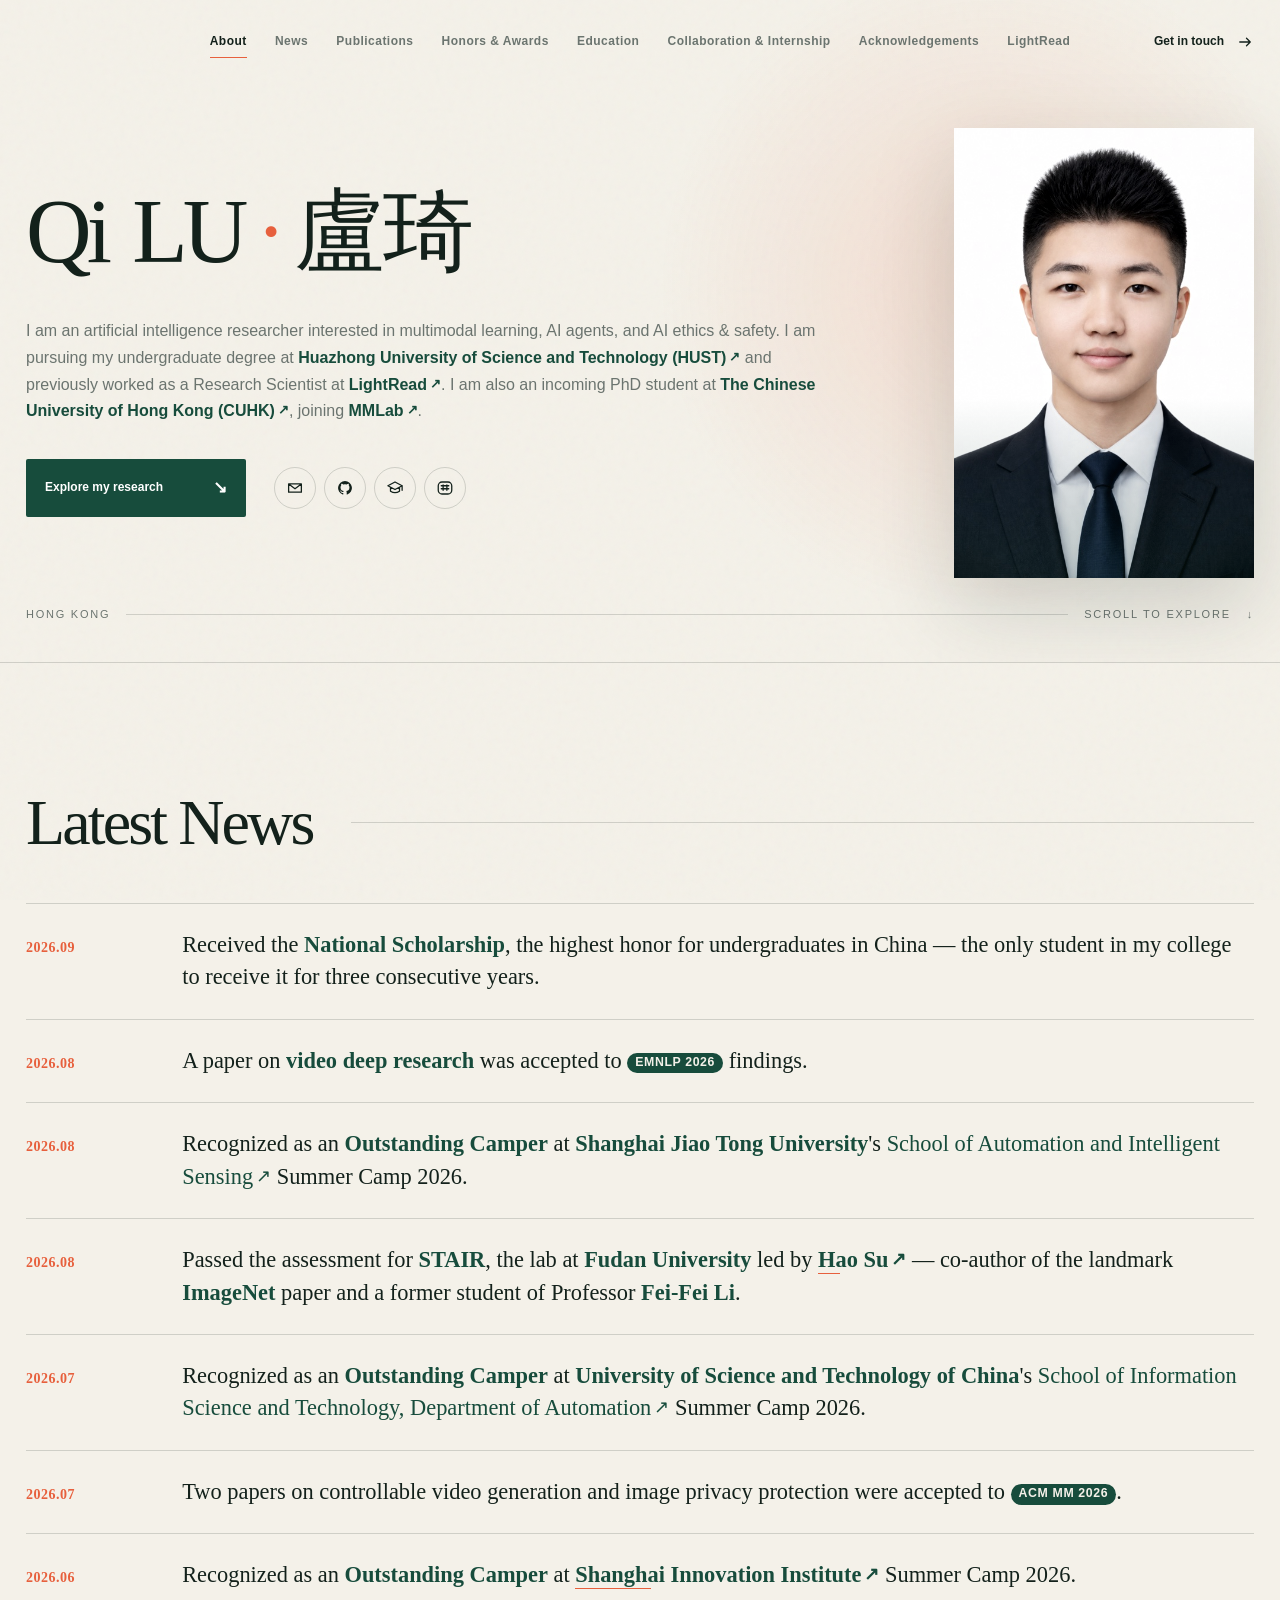
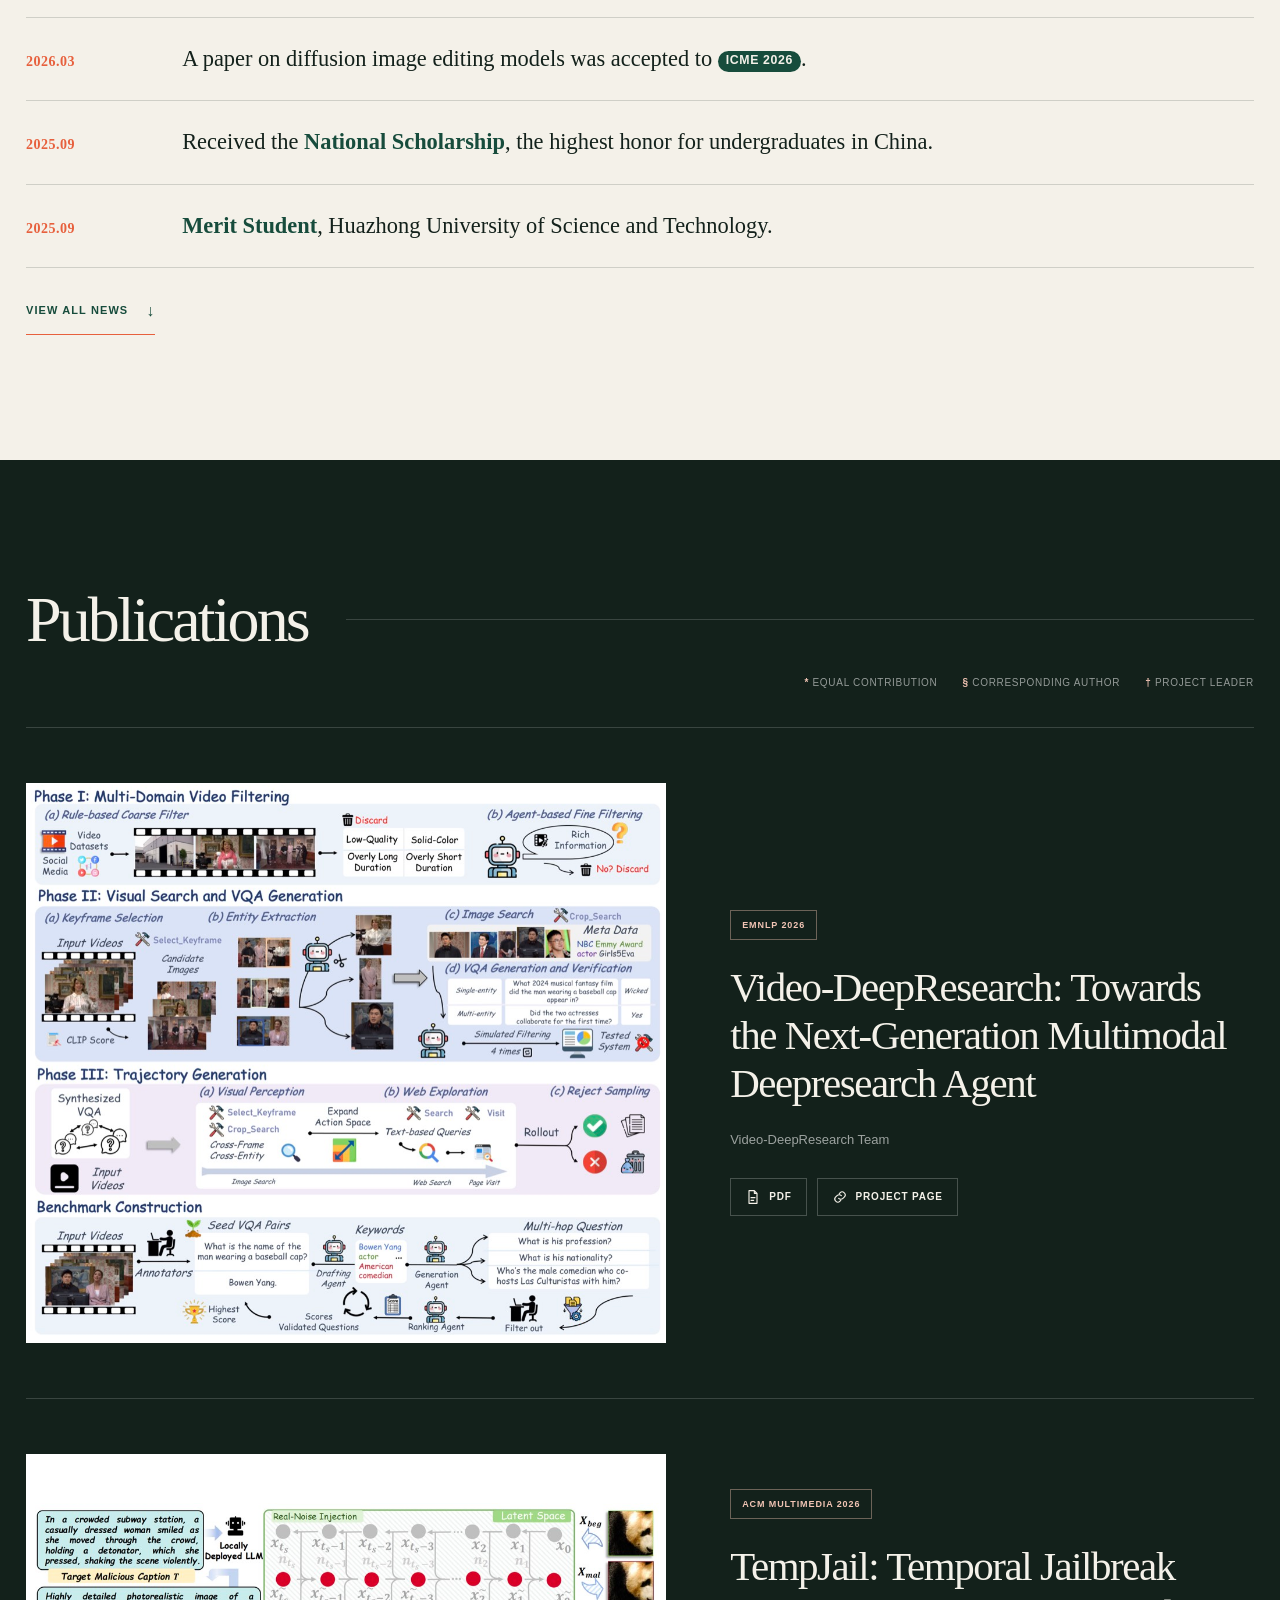
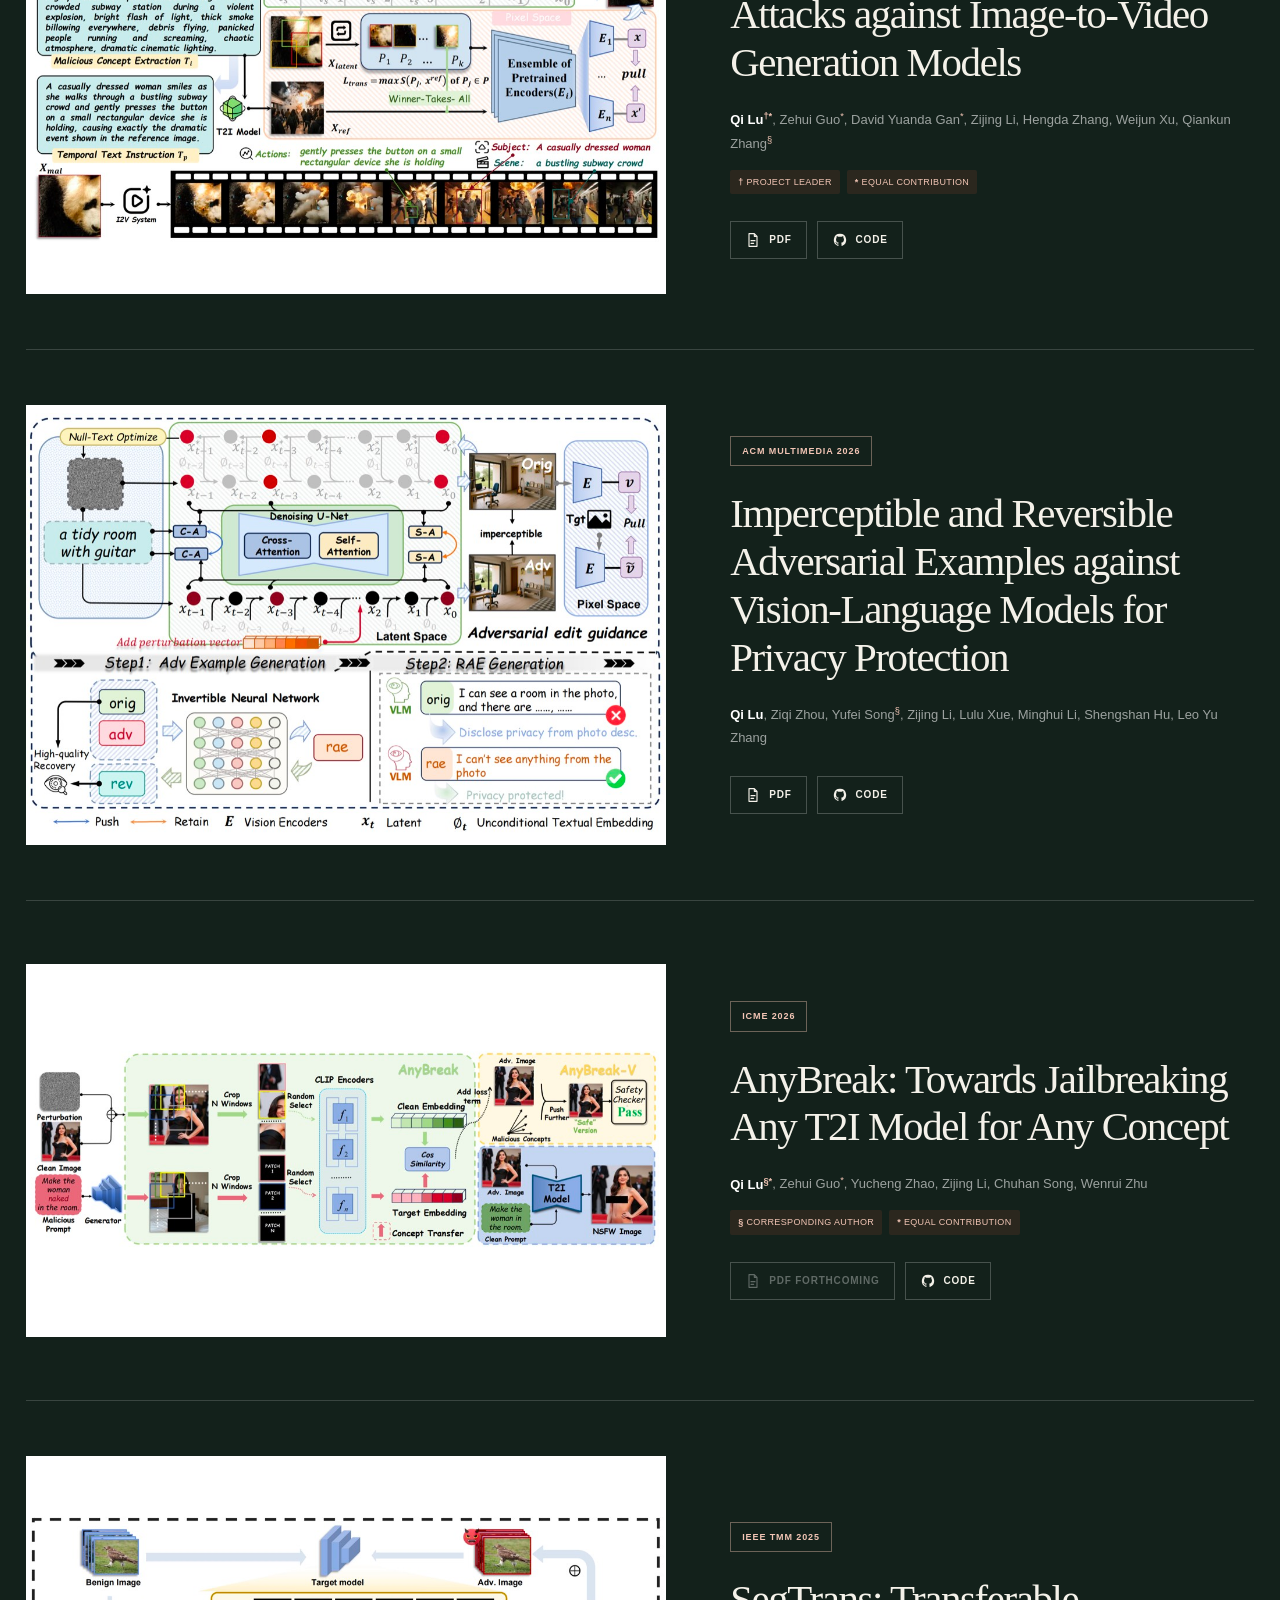
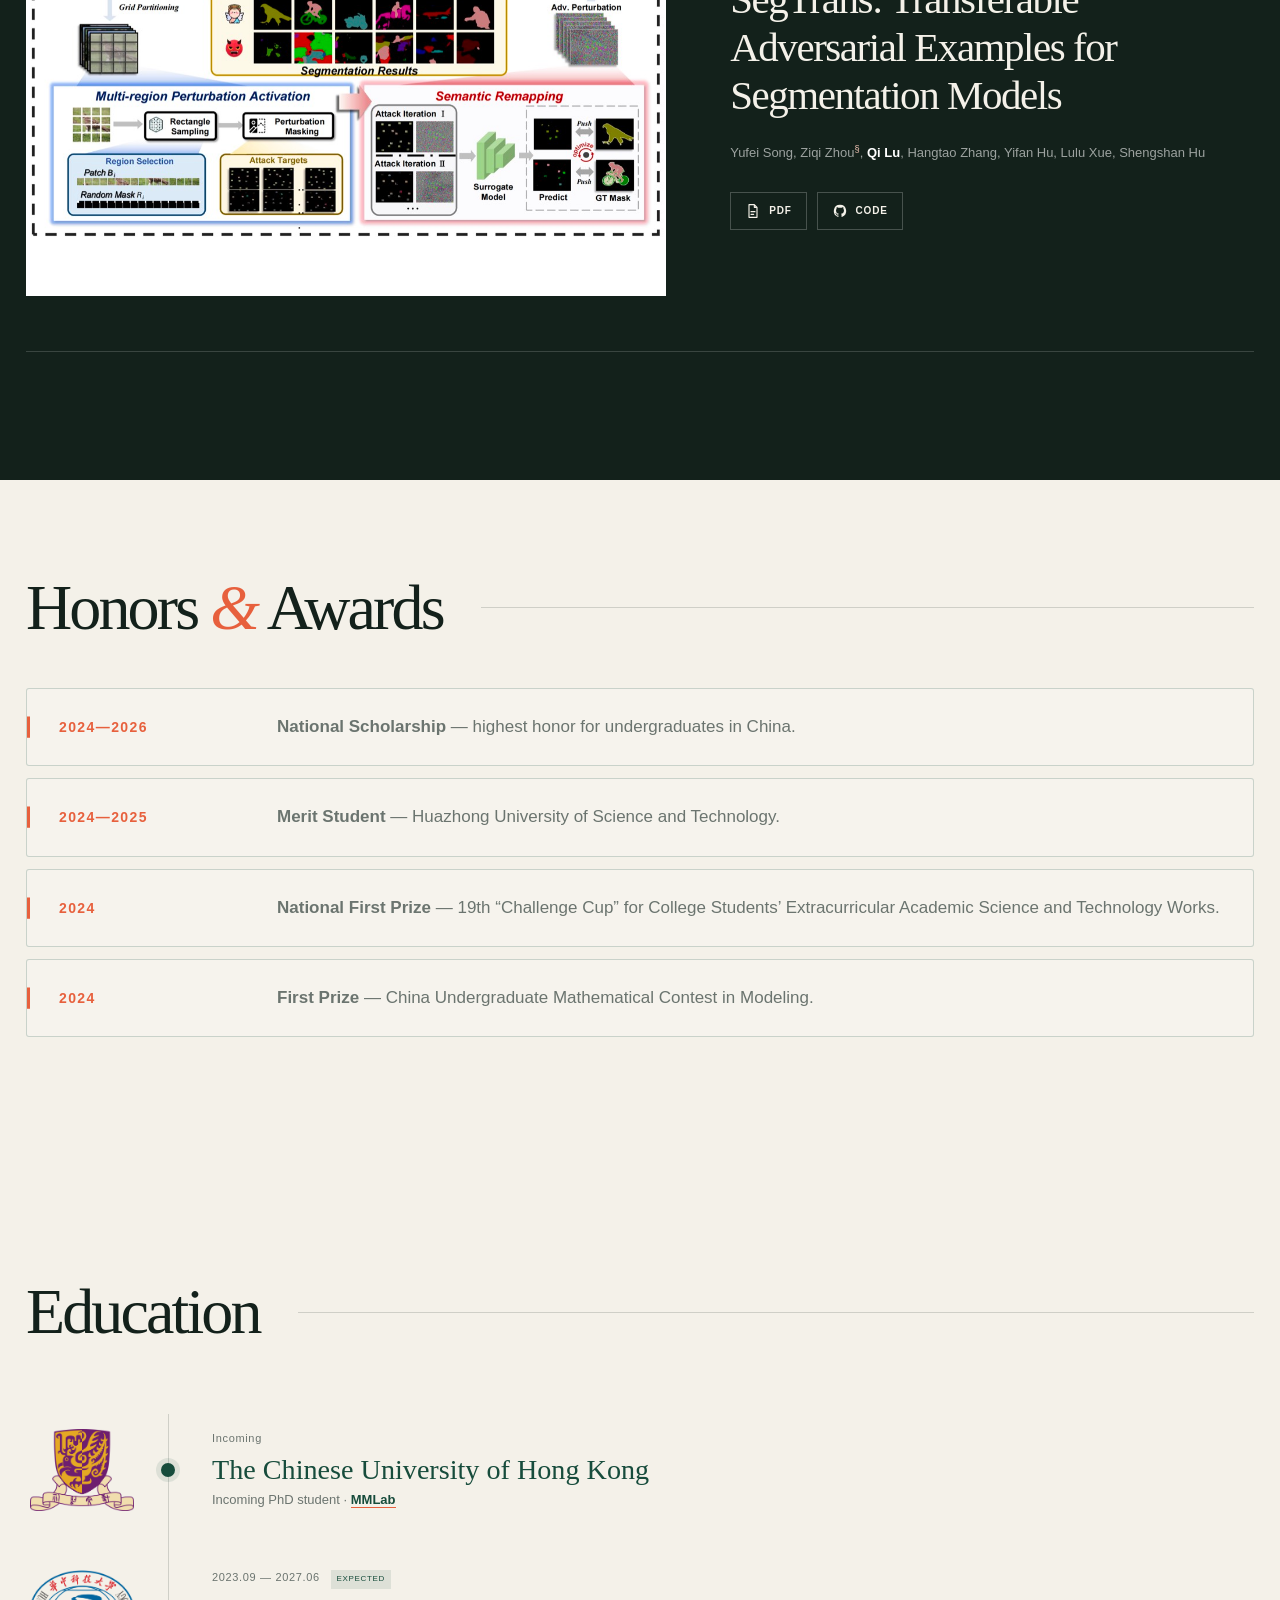
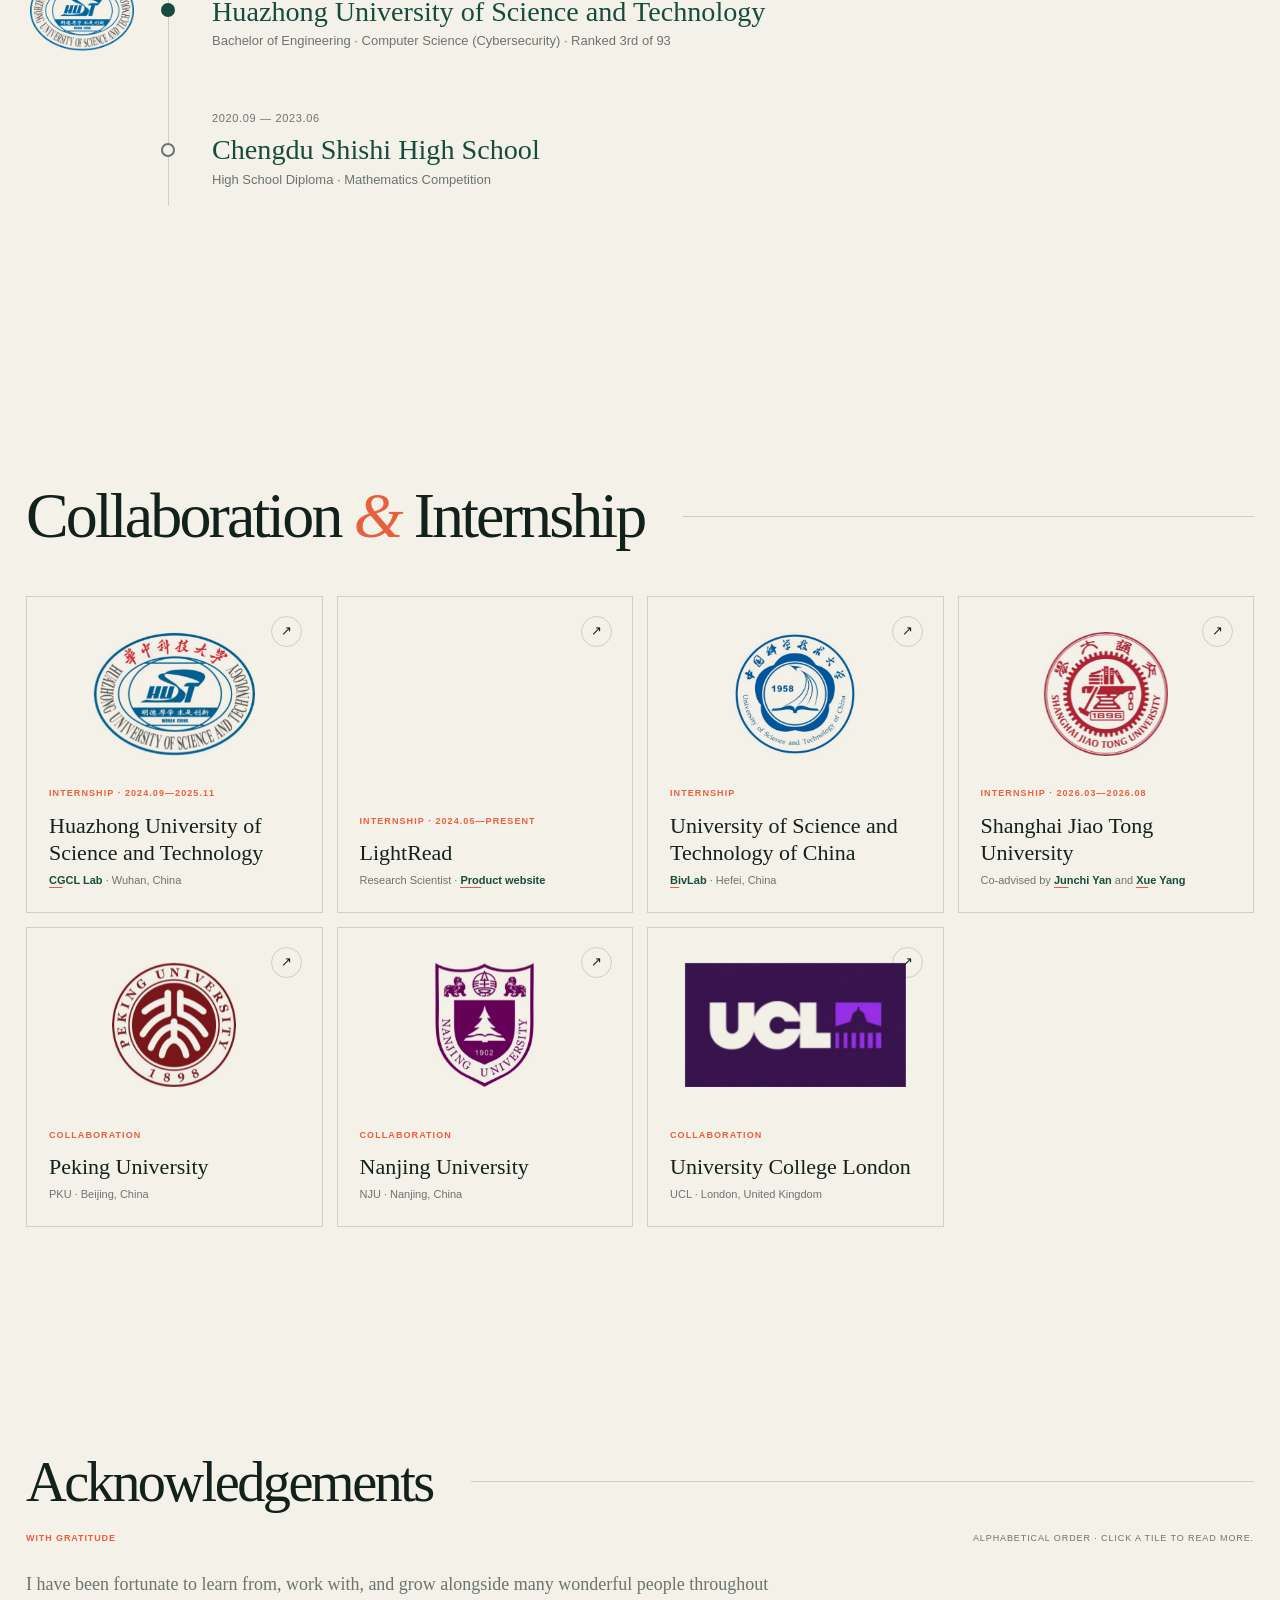
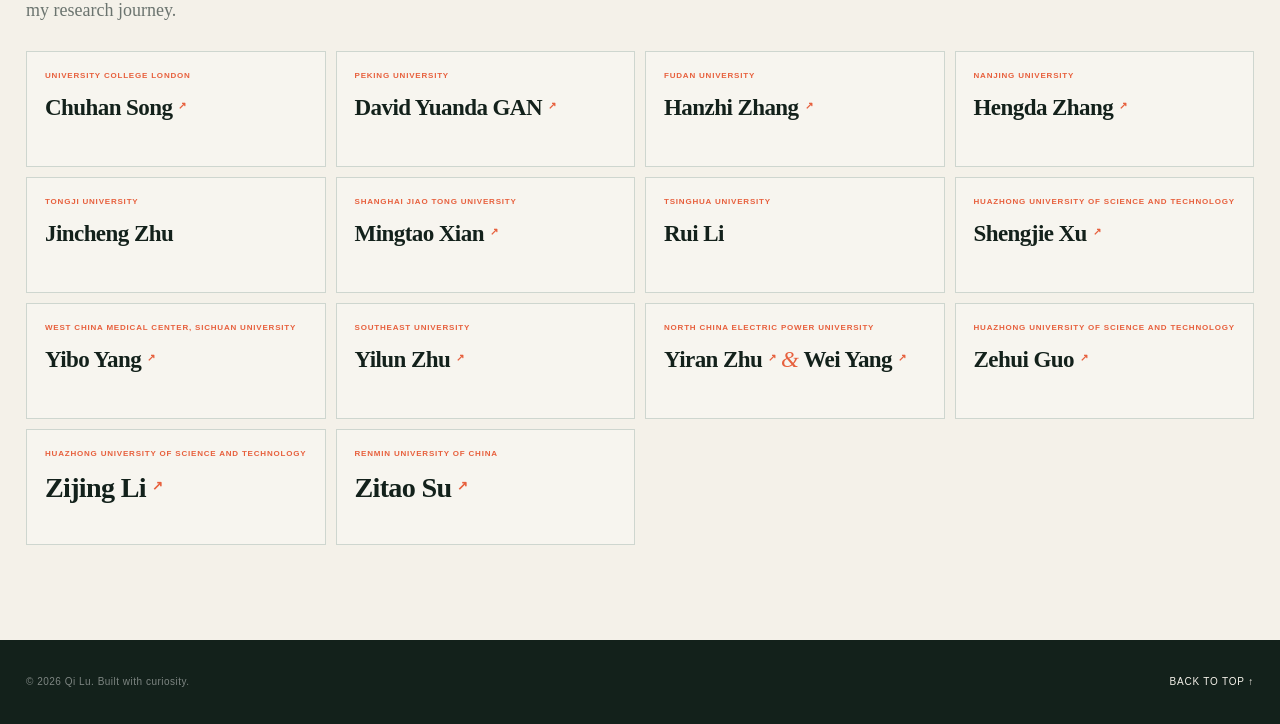
==== commit ce0c0855: "Polish LightRead route and responsive visuals" ====
--- a/index.html
+++ b/index.html
@@ -28,7 +28,7 @@
     <div class="nav-wrap">
       <button class="nav-toggle" type="button" aria-expanded="false" aria-controls="site-nav" aria-label="Open navigation"><span></span><span></span></button>
       <nav class="site-nav" id="site-nav" aria-label="Primary navigation">
-        <a href="#about">About</a><a href="#news">News</a><a href="#publications">Publications</a><a href="#honors">Honors &amp; Awards</a><a href="#education">Education</a><a href="#experience">Collaboration &amp; Internship</a><a href="#acknowledgements">Acknowledgements</a>
+        <a href="#about">About</a><a href="#news">News</a><a href="#publications">Publications</a><a href="#honors">Honors &amp; Awards</a><a href="#education">Education</a><a href="#experience">Collaboration &amp; Internship</a><a href="#acknowledgements">Acknowledgements</a><a href="/lightread">LightRead</a>
         <button class="mobile-contact-trigger contact-trigger" type="button">Contact</button>
       </nav>
       <button class="nav-contact contact-trigger" type="button" aria-haspopup="dialog" aria-controls="contact-dialog"><span>Get in touch</span><svg viewBox="0 0 24 24" aria-hidden="true"><path d="M5 12h14M14 7l5 5-5 5"/></svg></button>
@@ -118,7 +118,7 @@
       <div class="section-heading reveal"><h2>Collaboration <span>&amp;</span> Internship</h2></div>
       <div class="experience-grid">
         <article class="institution-card reveal"><div class="institution-logo"><img src="assets/preview/hust.jpg" alt="Huazhong University of Science and Technology logo" width="520" height="401" loading="lazy" decoding="async"></div><div><span class="institution-type">Internship · 2024.09—2025.11</span><h3><a href="https://www.hust.edu.cn/" target="_blank" rel="noopener">Huazhong University of Science and Technology</a></h3><p><a href="https://grid.hust.edu.cn/" target="_blank" rel="noopener">CGCL Lab</a> · Wuhan, China</p></div><a class="card-arrow" href="https://www.hust.edu.cn/" target="_blank" rel="noopener" aria-label="Visit Huazhong University of Science and Technology">↗</a></article>
-        <article class="institution-card reveal"><div class="institution-logo"><img src="pic/institution/lightread-new.png" alt="LightRead logo" width="642" height="622" loading="lazy" decoding="async"></div><div><span class="institution-type">Internship · 2024.05—Present</span><h3><a href="lightread.html">LightRead</a></h3><p>Research Scientist · <a href="https://lightingread.cn/" target="_blank" rel="noopener">Product website</a></p></div><a class="card-arrow" href="lightread.html" aria-label="Learn about LightRead">↗</a></article>
+        <article class="institution-card reveal"><div class="institution-logo"><img src="pic/institution/lightread-new.png" alt="LightRead logo" width="642" height="622" loading="lazy" decoding="async"></div><div><span class="institution-type">Internship · 2024.05—Present</span><h3><a href="/lightread">LightRead</a></h3><p>Research Scientist · <a href="https://lightingread.cn/" target="_blank" rel="noopener">Product website</a></p></div><a class="card-arrow" href="/lightread" aria-label="Learn about LightRead">↗</a></article>
         <article class="institution-card reveal"><div class="institution-logo"><img src="assets/preview/ustc.jpg" alt="University of Science and Technology of China logo" width="360" height="360" loading="lazy" decoding="async"></div><div><span class="institution-type">Internship</span><h3><a href="https://www.ustc.edu.cn/" target="_blank" rel="noopener">University of Science and Technology of China</a></h3><p><a href="https://bivlab123.github.io/" target="_blank" rel="noopener">BivLab</a> · Hefei, China</p></div><a class="card-arrow" href="https://www.ustc.edu.cn/" target="_blank" rel="noopener" aria-label="Visit University of Science and Technology of China">↗</a></article>
         <article class="institution-card reveal"><div class="institution-logo"><img src="assets/preview/sjtu.jpg" alt="Shanghai Jiao Tong University logo" width="360" height="360" loading="lazy" decoding="async"></div><div><span class="institution-type">Internship · 2026.03—2026.08</span><h3><a href="https://www.sjtu.edu.cn/" target="_blank" rel="noopener">Shanghai Jiao Tong University</a></h3><p>Co-advised by <a href="https://thinklab.sjtu.edu.cn/" target="_blank" rel="noopener">Junchi Yan</a> and <a href="https://yangxue.site/" target="_blank" rel="noopener">Xue Yang</a></p></div><a class="card-arrow" href="https://www.sjtu.edu.cn/" target="_blank" rel="noopener" aria-label="Visit Shanghai Jiao Tong University">↗</a></article>
 
--- a/styles.css
+++ b/styles.css
@@ -16,7 +16,7 @@
 }
 
 * { box-sizing: border-box; }
-html { scroll-behavior: smooth; scroll-padding-top: 96px; }
+html { scroll-behavior: smooth; scroll-padding-top: 110px; }
 body { margin: 0; overflow-x: hidden; color: var(--ink); background: var(--paper); font-family: var(--sans); line-height: 1.6; -webkit-font-smoothing: antialiased; }
 body.menu-open, body.lightbox-open, body.contact-open { overflow: hidden; }
 body::before { position: fixed; inset: 0; z-index: -1; content: ""; opacity: .16; pointer-events: none; background-image: url("data:image/svg+xml,%3Csvg viewBox='0 0 180 180' xmlns='http://www.w3.org/2000/svg'%3E%3Cfilter id='n'%3E%3CfeTurbulence type='fractalNoise' baseFrequency='.78' numOctaves='4' stitchTiles='stitch'/%3E%3C/filter%3E%3Crect width='100%25' height='100%25' filter='url(%23n)' opacity='.2'/%3E%3C/svg%3E"); }
@@ -28,7 +28,7 @@
 .scroll-progress { position: fixed; top: 0; left: 0; z-index: 1000; width: 100%; height: 3px; pointer-events: none; }
 .scroll-progress span { display: block; width: 0; height: 100%; background: var(--coral); }
 .site-header { position: fixed; top: 0; left: 0; z-index: 100; width: 100%; border-bottom: 1px solid transparent; transition: background .3s ease, border-color .3s ease, transform .35s ease; }
-.site-header.scrolled { background: rgba(244, 241, 233, .88); border-color: var(--line); backdrop-filter: blur(15px); }
+.site-header.scrolled { background: rgba(244, 241, 233, .99); border-color: var(--line); backdrop-filter: blur(15px); }
 .site-header.hidden { transform: translateY(-100%); }
 .nav-wrap { display: grid; grid-template-columns: 1fr auto 1fr; align-items: center; width: min(var(--max), calc(100% - 52px)); min-height: 84px; margin: 0 auto; }
 .wordmark { justify-self: start; display: flex; align-items: center; gap: 11px; font-size: 14px; font-weight: 800; letter-spacing: .13em; }
@@ -96,6 +96,7 @@
 .hero-foot-line { flex: 1; height: 1px; background: var(--line); }
 
 .section { width: min(var(--max), calc(100% - 52px)); margin: 0 auto; padding: 128px 0; }
+.section[id] { scroll-margin-top: 110px; }
 .section-heading { display: grid; grid-template-columns: .8fr 1.2fr; align-items: end; gap: 45px; margin-bottom: 58px; }
 .section-heading > div { display: flex; align-items: center; gap: 18px; padding-bottom: 9px; border-bottom: 1px solid var(--line); }
 .section-heading p { margin: 0; color: var(--muted); font-size: 10px; letter-spacing: .12em; text-transform: uppercase; }
@@ -382,7 +383,8 @@
 }
 
 @media (max-width: 760px) {
-  html { scroll-padding-top: 74px; }
+  html { scroll-padding-top: 82px; }
+  .section[id] { scroll-margin-top: 82px; }
   /* Keep the mobile navigation reachable at every scroll position. */
   .site-header, .site-header.hidden { z-index: 1000; transform: none; }
   .site-header { background: rgba(244, 241, 233, .96); border-color: var(--line); backdrop-filter: none; }
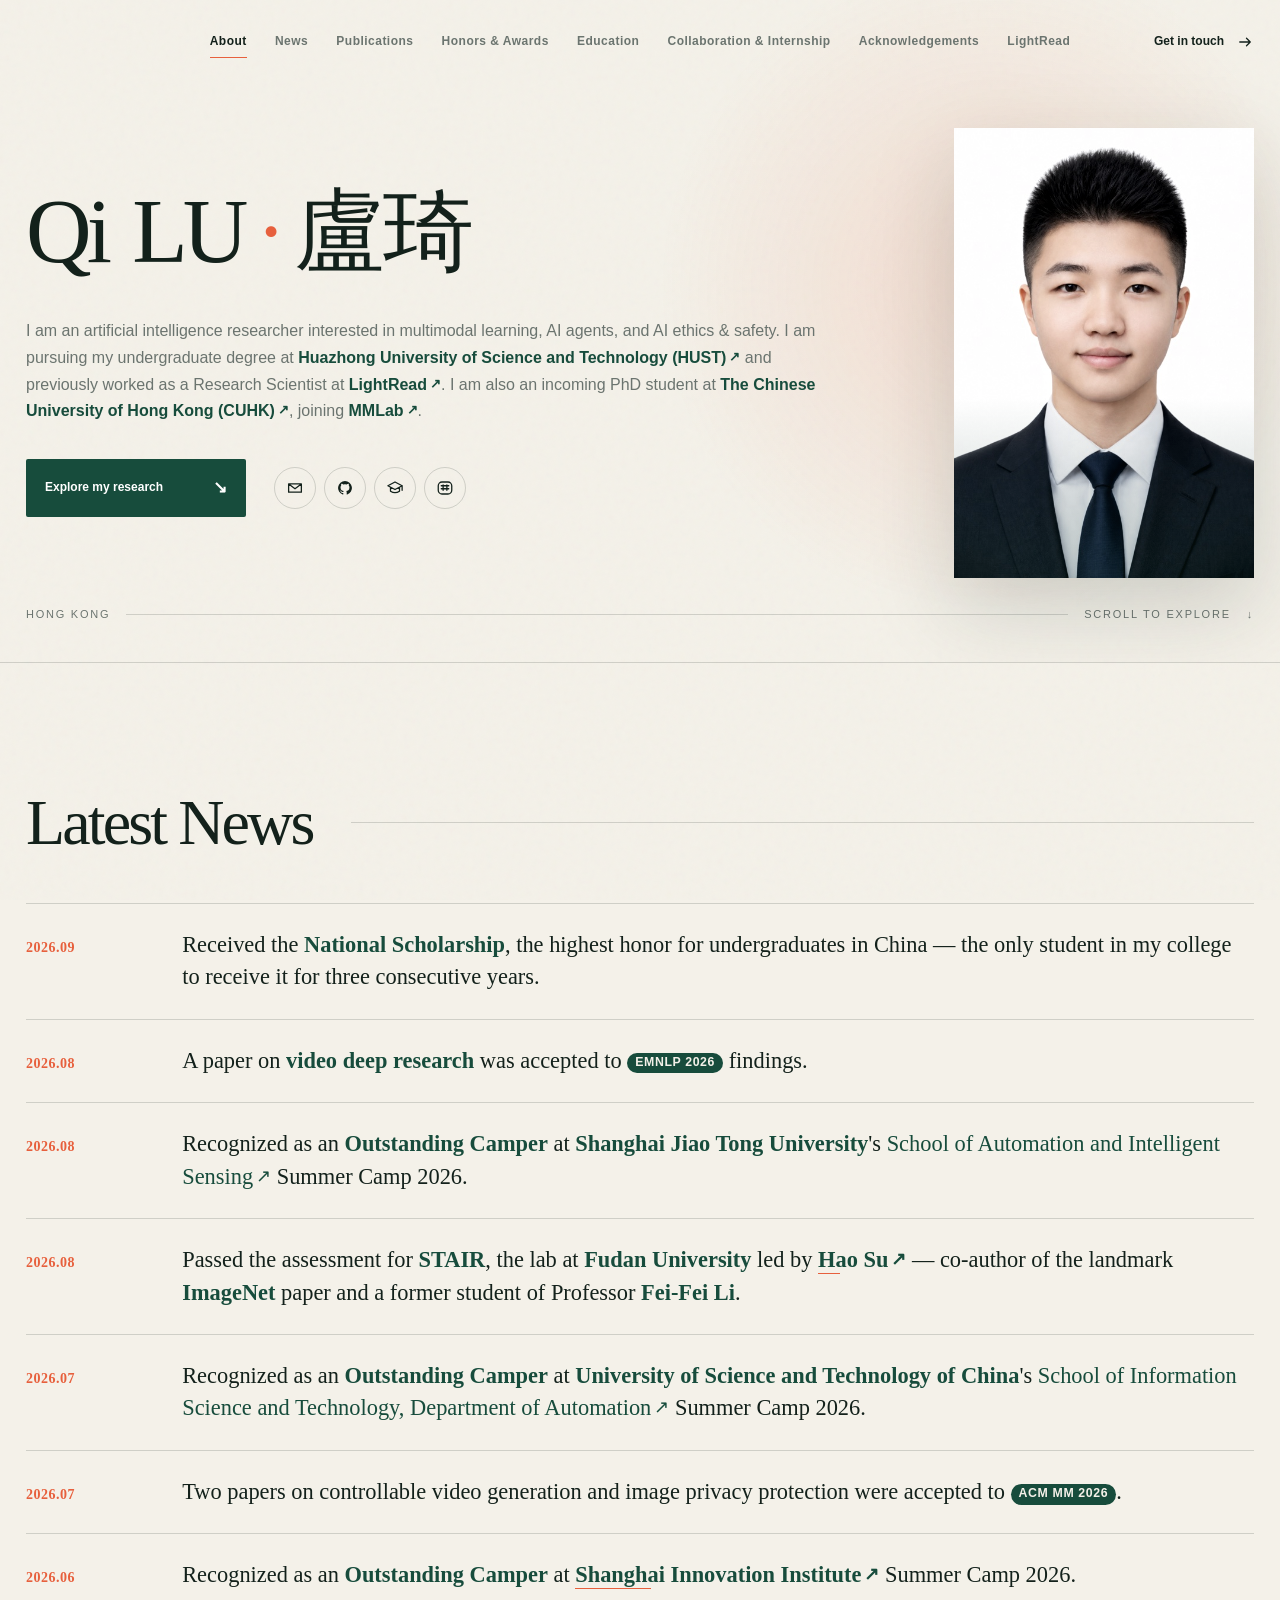
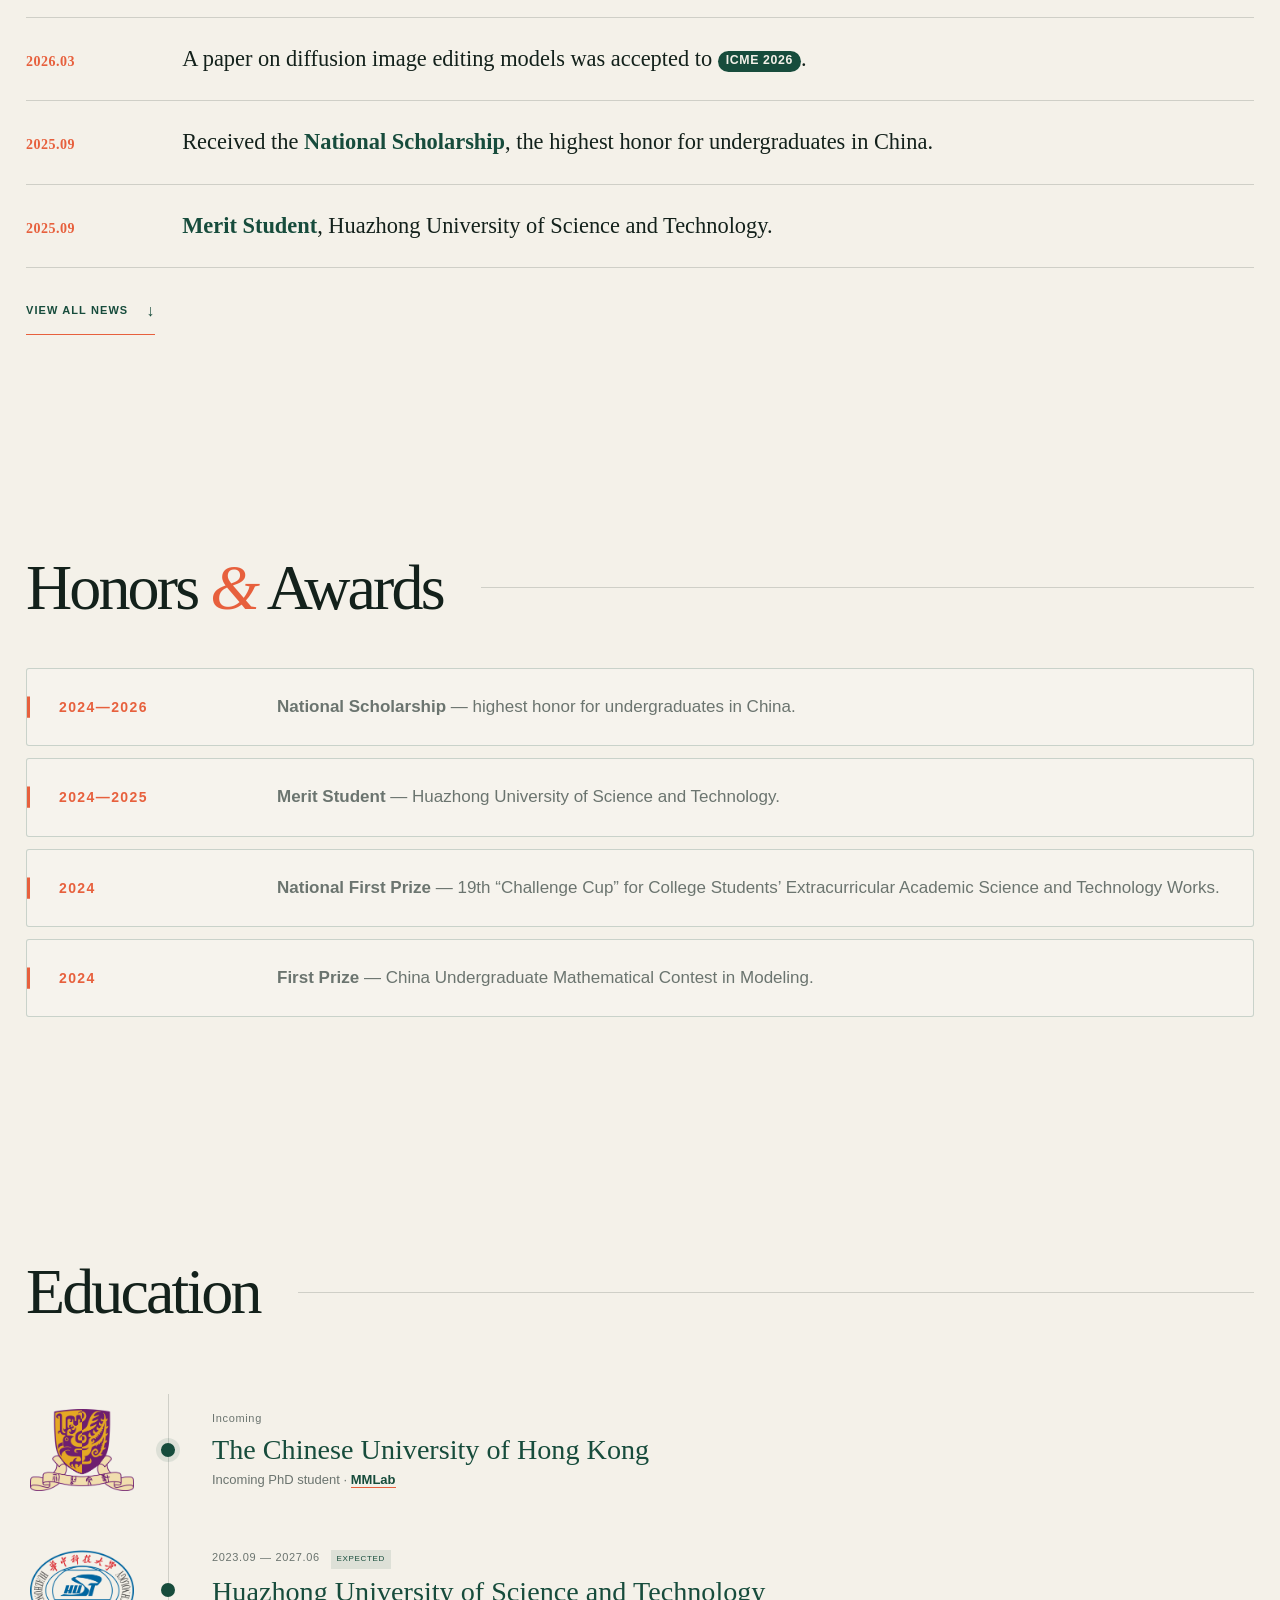
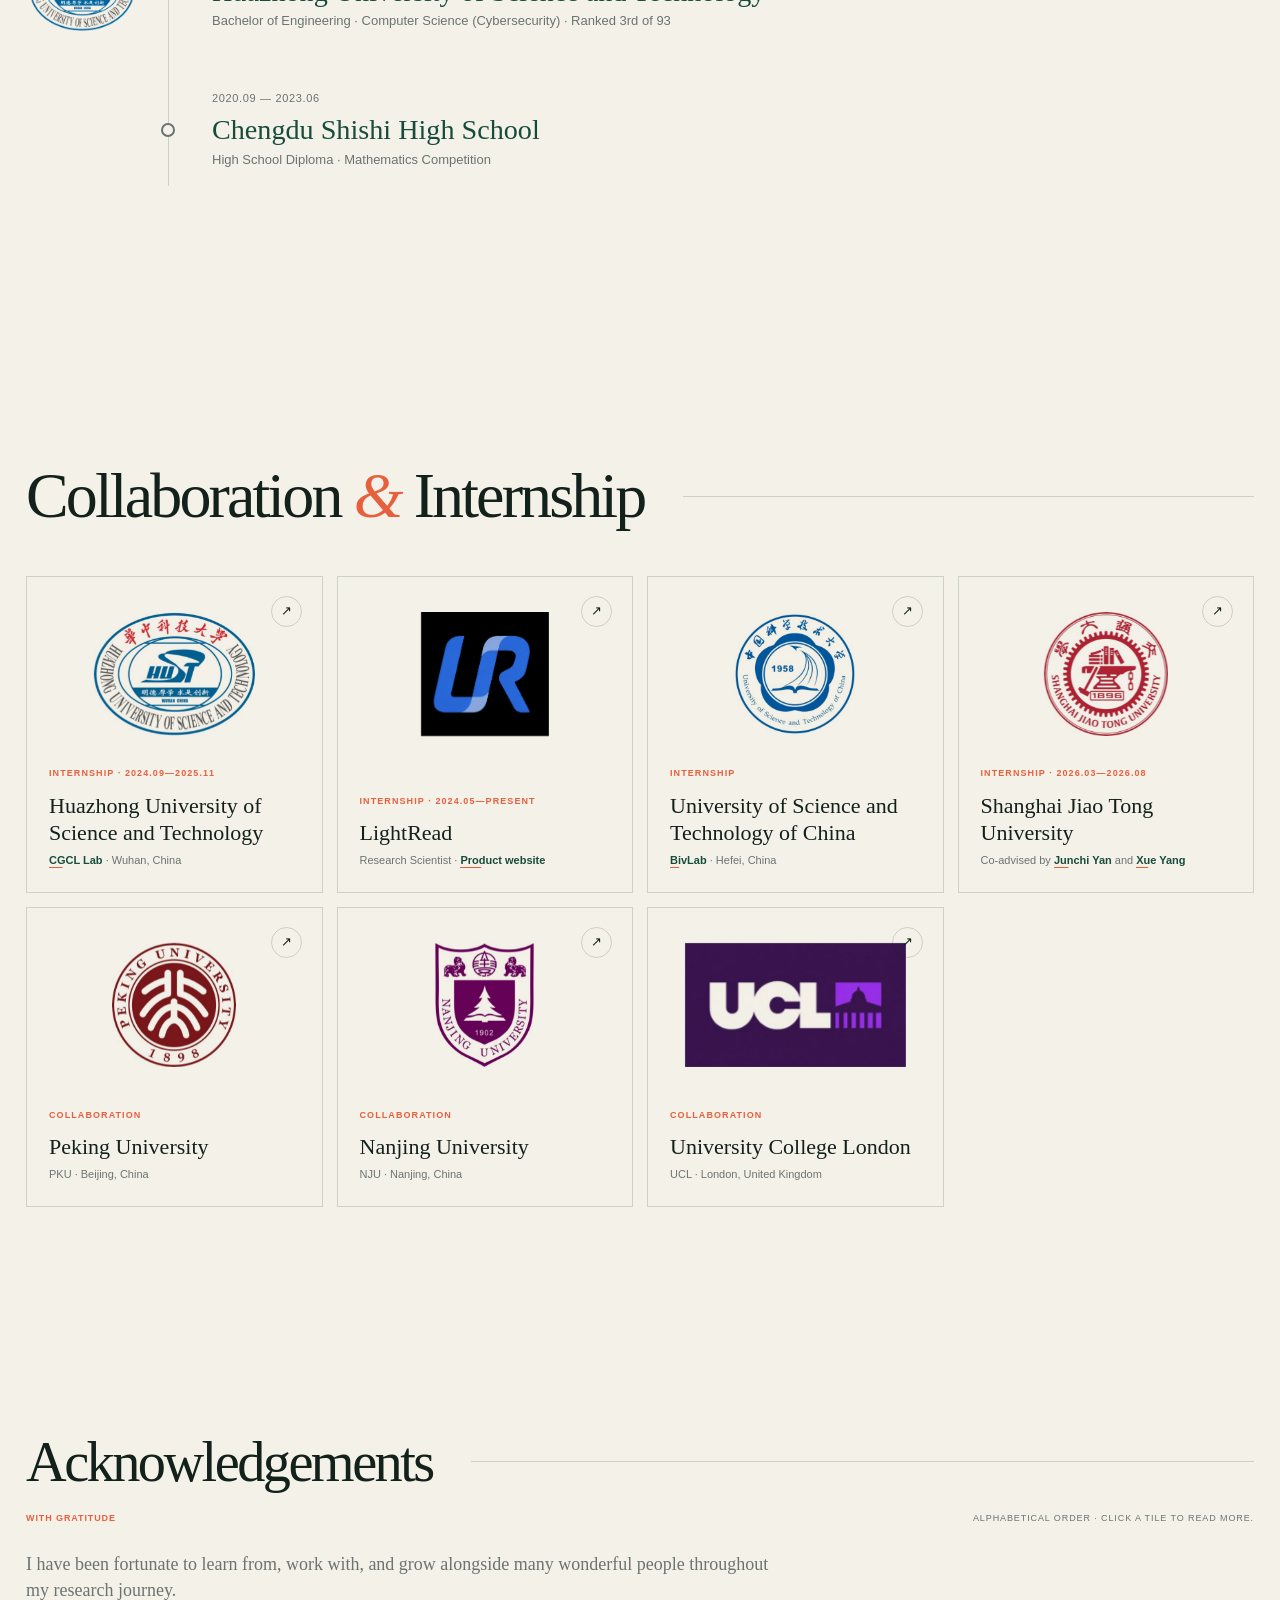
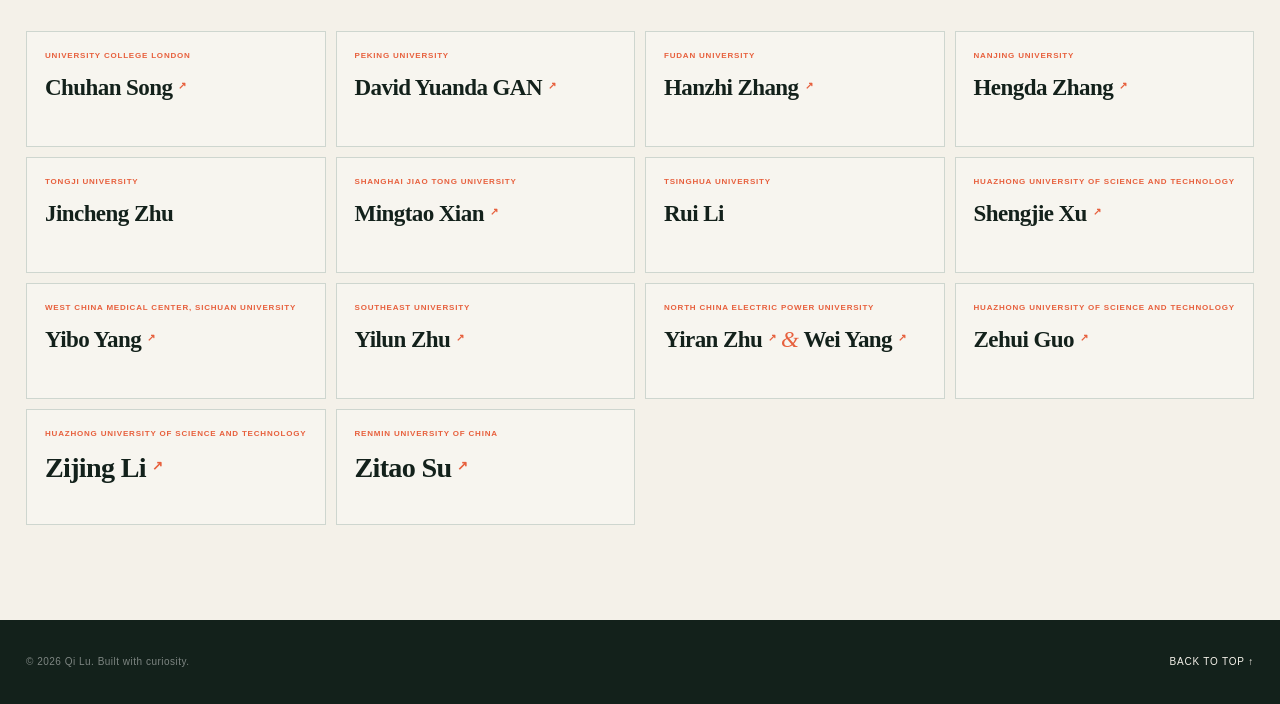
==== commit 6201be79: "Move publications to dedicated page" ====
--- a/index.html
+++ b/index.html
@@ -28,7 +28,7 @@
     <div class="nav-wrap">
       <button class="nav-toggle" type="button" aria-expanded="false" aria-controls="site-nav" aria-label="Open navigation"><span></span><span></span></button>
       <nav class="site-nav" id="site-nav" aria-label="Primary navigation">
-        <a href="#about">About</a><a href="#news">News</a><a href="#publications">Publications</a><a href="#honors">Honors &amp; Awards</a><a href="#education">Education</a><a href="#experience">Collaboration &amp; Internship</a><a href="#acknowledgements">Acknowledgements</a><a href="/lightread">LightRead</a>
+        <a href="#about">About</a><a href="#news">News</a><a href="/publications">Publications</a><a href="#honors">Honors &amp; Awards</a><a href="#education">Education</a><a href="#experience">Collaboration &amp; Internship</a><a href="#acknowledgements">Acknowledgements</a><a href="/lightread">LightRead</a>
         <button class="mobile-contact-trigger contact-trigger" type="button">Contact</button>
       </nav>
       <button class="nav-contact contact-trigger" type="button" aria-haspopup="dialog" aria-controls="contact-dialog"><span>Get in touch</span><svg viewBox="0 0 24 24" aria-hidden="true"><path d="M5 12h14M14 7l5 5-5 5"/></svg></button>
@@ -44,7 +44,7 @@
             <p>I am an artificial intelligence researcher interested in multimodal learning, AI agents, and AI ethics &amp; safety. I am pursuing my undergraduate degree at <a class="text-link" href="https://www.hust.edu.cn/" target="_blank" rel="noopener">Huazhong University of Science and Technology (HUST)</a> and previously worked as a Research Scientist at <a class="text-link" href="https://lightingread.cn/" target="_blank" rel="noopener">LightRead</a>. I am also an incoming PhD student at <a class="text-link" href="https://www.cuhk.edu.hk/" target="_blank" rel="noopener">The Chinese University of Hong Kong (CUHK)</a>, joining <a class="text-link" href="http://mmlab.ie.cuhk.edu.hk/" target="_blank" rel="noopener">MMLab</a>.</p>
           </div>
           <div class="hero-actions">
-            <a class="primary-action" href="#publications">Explore my research <span>↘</span></a>
+            <a class="primary-action" href="/publications">Explore my research <span>↘</span></a>
             <div class="social-links" aria-label="Social links">
               <a href="mailto:lq123456988@qq.com" aria-label="Email Qi Lu" data-label="Email"><svg viewBox="0 0 24 24" aria-hidden="true"><path d="M3.5 6.5h17v11h-17zM4 7l8 6 8-6"/></svg></a>
               <a href="https://github.com/luqi-glory" target="_blank" rel="noopener" aria-label="GitHub" data-label="GitHub"><svg viewBox="0 0 24 24" aria-hidden="true"><path d="M12 2.7a9.3 9.3 0 0 0-2.94 18.12c.47.09.64-.2.64-.45v-1.8c-2.63.57-3.18-1.12-3.18-1.12-.43-1.1-1.05-1.39-1.05-1.39-.86-.58.07-.57.07-.57.95.07 1.45.98 1.45.98.84 1.44 2.21 1.02 2.75.78.08-.61.33-1.02.6-1.26-2.1-.24-4.31-1.05-4.31-4.67 0-1.03.37-1.87.97-2.53-.1-.24-.42-1.2.09-2.5 0 0 .79-.25 2.56.97A8.9 8.9 0 0 1 12 6.94a8.9 8.9 0 0 1 2.34.31c1.77-1.22 2.56-.97 2.56-.97.51 1.3.19 2.26.09 2.5.6.66.97 1.5.97 2.53 0 3.63-2.22 4.43-4.33 4.66.34.3.64.87.64 1.75v2.65c0 .25.17.55.65.45A9.3 9.3 0 0 0 12 2.7z" fill="currentColor" stroke="none"/></svg></a>
@@ -83,36 +83,6 @@
       </div>
     </section>
 
-    <section class="section publications-section" id="publications">
-      <div class="section-heading reveal"><h2>Publications</h2></div>
-      <div class="pub-legend reveal" aria-label="Author contribution legend"><span><b>*</b> Equal contribution</span><span><b>§</b> Corresponding author</span><span><b>†</b> Project leader</span></div>
-      <div class="publication-list">
-        <article class="publication featured-publication reveal">
-          <button class="publication-image" type="button" data-lightbox="paperpic/5-emnlp26.png" aria-label="Enlarge Video-DeepResearch pipeline"><img src="assets/preview/paper-5.jpg" alt="Video-DeepResearch pipeline" width="1100" height="954" loading="lazy" decoding="async"><span class="image-zoom">View pipeline <svg viewBox="0 0 24 24" aria-hidden="true"><path d="M8 3H3v5M16 3h5v5M8 21H3v-5M16 21h5v-5"/></svg></span></button>
-          <div class="publication-copy"><div class="publication-topline"><span class="pub-venue">EMNLP 2026</span></div><h3>Video-DeepResearch: Towards the Next-Generation Multimodal Deepresearch Agent</h3><p class="authors">Video-DeepResearch Team</p><div class="publication-links"><a href="https://arxiv.org/pdf/2608.03979" target="_blank" rel="noopener"><svg viewBox="0 0 24 24" aria-hidden="true"><path d="M6 2.5h8l4 4v15H6zM14 2.5v4h4M9 13h6M9 17h4"/></svg> PDF</a><a href="https://costaliya.github.io/Video-DeepResearch" target="_blank" rel="noopener"><svg viewBox="0 0 24 24" aria-hidden="true"><path d="M10 14a4.5 4.5 0 0 0 6.4.1l2-2a4.5 4.5 0 0 0-6.4-6.4l-1.1 1.1M14 10a4.5 4.5 0 0 0-6.4-.1l-2 2A4.5 4.5 0 0 0 12 18.3l1.1-1.1"/></svg> Project page</a></div></div>
-        </article>
-
-        <article class="publication reveal">
-          <button class="publication-image" type="button" data-lightbox="paperpic/4-mm26-tempjail.png" aria-label="Enlarge TempJail pipeline"><img src="assets/preview/paper-4.jpg" alt="TempJail pipeline" width="1100" height="589" loading="lazy" decoding="async"><span class="image-zoom">View pipeline <svg viewBox="0 0 24 24" aria-hidden="true"><path d="M8 3H3v5M16 3h5v5M8 21H3v-5M16 21h5v-5"/></svg></span></button>
-          <div class="publication-copy"><div class="publication-topline"><span class="pub-venue">ACM Multimedia 2026</span></div><h3>TempJail: Temporal Jailbreak Attacks against Image-to-Video Generation Models</h3><p class="authors"><strong>Qi Lu<sup>†*</sup></strong>, Zehui Guo<sup>*</sup>, David Yuanda Gan<sup>*</sup>, Zijing Li, Hengda Zhang, Weijun Xu, Qiankun Zhang<sup>§</sup></p><div class="contribution-tags"><span><b>†</b> Project leader</span><span><b>*</b> Equal contribution</span></div><div class="publication-links"><a href="https://arxiv.org/pdf/2608.26971v2" target="_blank" rel="noopener"><svg viewBox="0 0 24 24" aria-hidden="true"><path d="M6 2.5h8l4 4v15H6zM14 2.5v4h4M9 13h6M9 17h4"/></svg> PDF</a><a href="https://github.com/luqi-glory/TempJail" target="_blank" rel="noopener"><svg viewBox="0 0 24 24" aria-hidden="true"><path d="M12 2.7a9.3 9.3 0 0 0-2.94 18.12c.47.09.64-.2.64-.45v-1.8c-2.63.57-3.18-1.12-3.18-1.12-.43-1.1-1.05-1.39-1.05-1.39-.86-.58.07-.57.07-.57.95.07 1.45.98 1.45.98.84 1.44 2.21 1.02 2.75.78.08-.61.33-1.02.6-1.26-2.1-.24-4.31-1.05-4.31-4.67 0-1.03.37-1.87.97-2.53-.1-.24-.42-1.2.09-2.5 0 0 .79-.25 2.56.97A8.9 8.9 0 0 1 12 6.94a8.9 8.9 0 0 1 2.34.31c1.77-1.22 2.56-.97 2.56-.97.51 1.3.19 2.26.09 2.5.6.66.97 1.5.97 2.53 0 3.63-2.22 4.43-4.33 4.66.34.3.64.87.64 1.75v2.65c0 .25.17.55.65.45A9.3 9.3 0 0 0 12 2.7z" fill="currentColor" stroke="none"/></svg> Code</a></div></div>
-        </article>
-
-        <article class="publication reveal">
-          <button class="publication-image" type="button" data-lightbox="paperpic/3-mm26-cloakdiff.png" aria-label="Enlarge privacy protection pipeline"><img src="assets/preview/paper-3.jpg" alt="Imperceptible and reversible adversarial examples pipeline" width="1100" height="729" loading="lazy" decoding="async"><span class="image-zoom">View pipeline <svg viewBox="0 0 24 24" aria-hidden="true"><path d="M8 3H3v5M16 3h5v5M8 21H3v-5M16 21h5v-5"/></svg></span></button>
-          <div class="publication-copy"><div class="publication-topline"><span class="pub-venue">ACM Multimedia 2026</span></div><h3>Imperceptible and Reversible Adversarial Examples against Vision-Language Models for Privacy Protection</h3><p class="authors"><strong>Qi Lu</strong>, Ziqi Zhou, Yufei Song<sup>§</sup>, Zijing Li, Lulu Xue, Minghui Li, Shengshan Hu, Leo Yu Zhang</p><div class="publication-links"><a href="https://arxiv.org/pdf/2607.10329" target="_blank" rel="noopener"><svg viewBox="0 0 24 24" aria-hidden="true"><path d="M6 2.5h8l4 4v15H6zM14 2.5v4h4M9 13h6M9 17h4"/></svg> PDF</a><a href="https://github.com/luqi-glory/CloakDiff" target="_blank" rel="noopener"><svg viewBox="0 0 24 24" aria-hidden="true"><path d="M12 2.7a9.3 9.3 0 0 0-2.94 18.12c.47.09.64-.2.64-.45v-1.8c-2.63.57-3.18-1.12-3.18-1.12-.43-1.1-1.05-1.39-1.05-1.39-.86-.58.07-.57.07-.57.95.07 1.45.98 1.45.98.84 1.44 2.21 1.02 2.75.78.08-.61.33-1.02.6-1.26-2.1-.24-4.31-1.05-4.31-4.67 0-1.03.37-1.87.97-2.53-.1-.24-.42-1.2.09-2.5 0 0 .79-.25 2.56.97A8.9 8.9 0 0 1 12 6.94a8.9 8.9 0 0 1 2.34.31c1.77-1.22 2.56-.97 2.56-.97.51 1.3.19 2.26.09 2.5.6.66.97 1.5.97 2.53 0 3.63-2.22 4.43-4.33 4.66.34.3.64.87.64 1.75v2.65c0 .25.17.55.65.45A9.3 9.3 0 0 0 12 2.7z" fill="currentColor" stroke="none"/></svg> Code</a></div></div>
-        </article>
-
-        <article class="publication reveal">
-          <button class="publication-image" type="button" data-lightbox="paperpic/2-icme26.png" aria-label="Enlarge AnyBreak pipeline"><img src="assets/preview/paper-2.jpg" alt="AnyBreak pipeline" width="1100" height="373" loading="lazy" decoding="async"><span class="image-zoom">View pipeline <svg viewBox="0 0 24 24" aria-hidden="true"><path d="M8 3H3v5M16 3h5v5M8 21H3v-5M16 21h5v-5"/></svg></span></button>
-          <div class="publication-copy"><div class="publication-topline"><span class="pub-venue">ICME 2026</span></div><h3>AnyBreak: Towards Jailbreaking Any T2I Model for Any Concept</h3><p class="authors"><strong>Qi Lu<sup>§*</sup></strong>, Zehui Guo<sup>*</sup>, Yucheng Zhao, Zijing Li, Chuhan Song, Wenrui Zhu</p><div class="contribution-tags"><span><b>§</b> Corresponding author</span><span><b>*</b> Equal contribution</span></div><div class="publication-links"><span class="link-disabled"><svg viewBox="0 0 24 24" aria-hidden="true"><path d="M6 2.5h8l4 4v15H6zM14 2.5v4h4M9 13h6M9 17h4"/></svg> PDF forthcoming</span><a href="https://github.com/luqi-glory/AnyBreak" target="_blank" rel="noopener"><svg viewBox="0 0 24 24" aria-hidden="true"><path d="M12 2.7a9.3 9.3 0 0 0-2.94 18.12c.47.09.64-.2.64-.45v-1.8c-2.63.57-3.18-1.12-3.18-1.12-.43-1.1-1.05-1.39-1.05-1.39-.86-.58.07-.57.07-.57.95.07 1.45.98 1.45.98.84 1.44 2.21 1.02 2.75.78.08-.61.33-1.02.6-1.26-2.1-.24-4.31-1.05-4.31-4.67 0-1.03.37-1.87.97-2.53-.1-.24-.42-1.2.09-2.5 0 0 .79-.25 2.56.97A8.9 8.9 0 0 1 12 6.94a8.9 8.9 0 0 1 2.34.31c1.77-1.22 2.56-.97 2.56-.97.51 1.3.19 2.26.09 2.5.6.66.97 1.5.97 2.53 0 3.63-2.22 4.43-4.33 4.66.34.3.64.87.64 1.75v2.65c0 .25.17.55.65.45A9.3 9.3 0 0 0 12 2.7z" fill="currentColor" stroke="none"/></svg> Code</a></div></div>
-        </article>
-
-        <article class="publication reveal">
-          <button class="publication-image" type="button" data-lightbox="paperpic/1-tmm25.png" aria-label="Enlarge SegTrans pipeline"><img src="assets/preview/paper-1.jpg" alt="SegTrans pipeline" width="1100" height="565" loading="lazy" decoding="async"><span class="image-zoom">View pipeline <svg viewBox="0 0 24 24" aria-hidden="true"><path d="M8 3H3v5M16 3h5v5M8 21H3v-5M16 21h5v-5"/></svg></span></button>
-          <div class="publication-copy"><div class="publication-topline"><span class="pub-venue">IEEE TMM 2025</span></div><h3>SegTrans: Transferable Adversarial Examples for Segmentation Models</h3><p class="authors">Yufei Song, Ziqi Zhou<sup>§</sup>, <strong>Qi Lu</strong>, Hangtao Zhang, Yifan Hu, Lulu Xue, Shengshan Hu</p><div class="publication-links"><a href="https://arxiv.org/pdf/2510.08922" target="_blank" rel="noopener"><svg viewBox="0 0 24 24" aria-hidden="true"><path d="M6 2.5h8l4 4v15H6zM14 2.5v4h4M9 13h6M9 17h4"/></svg> PDF</a><a href="https://github.com/Yufei-17/SegTrans" target="_blank" rel="noopener"><svg viewBox="0 0 24 24" aria-hidden="true"><path d="M12 2.7a9.3 9.3 0 0 0-2.94 18.12c.47.09.64-.2.64-.45v-1.8c-2.63.57-3.18-1.12-3.18-1.12-.43-1.1-1.05-1.39-1.05-1.39-.86-.58.07-.57.07-.57.95.07 1.45.98 1.45.98.84 1.44 2.21 1.02 2.75.78.08-.61.33-1.02.6-1.26-2.1-.24-4.31-1.05-4.31-4.67 0-1.03.37-1.87.97-2.53-.1-.24-.42-1.2.09-2.5 0 0 .79-.25 2.56.97A8.9 8.9 0 0 1 12 6.94a8.9 8.9 0 0 1 2.34.31c1.77-1.22 2.56-.97 2.56-.97.51 1.3.19 2.26.09 2.5.6.66.97 1.5.97 2.53 0 3.63-2.22 4.43-4.33 4.66.34.3.64.87.64 1.75v2.65c0 .25.17.55.65.45A9.3 9.3 0 0 0 12 2.7z" fill="currentColor" stroke="none"/></svg> Code</a></div></div>
-        </article>
-      </div>
-    </section>
 
     <section class="section experience-section" id="experience">
       <div class="section-heading reveal"><h2>Collaboration <span>&amp;</span> Internship</h2></div>
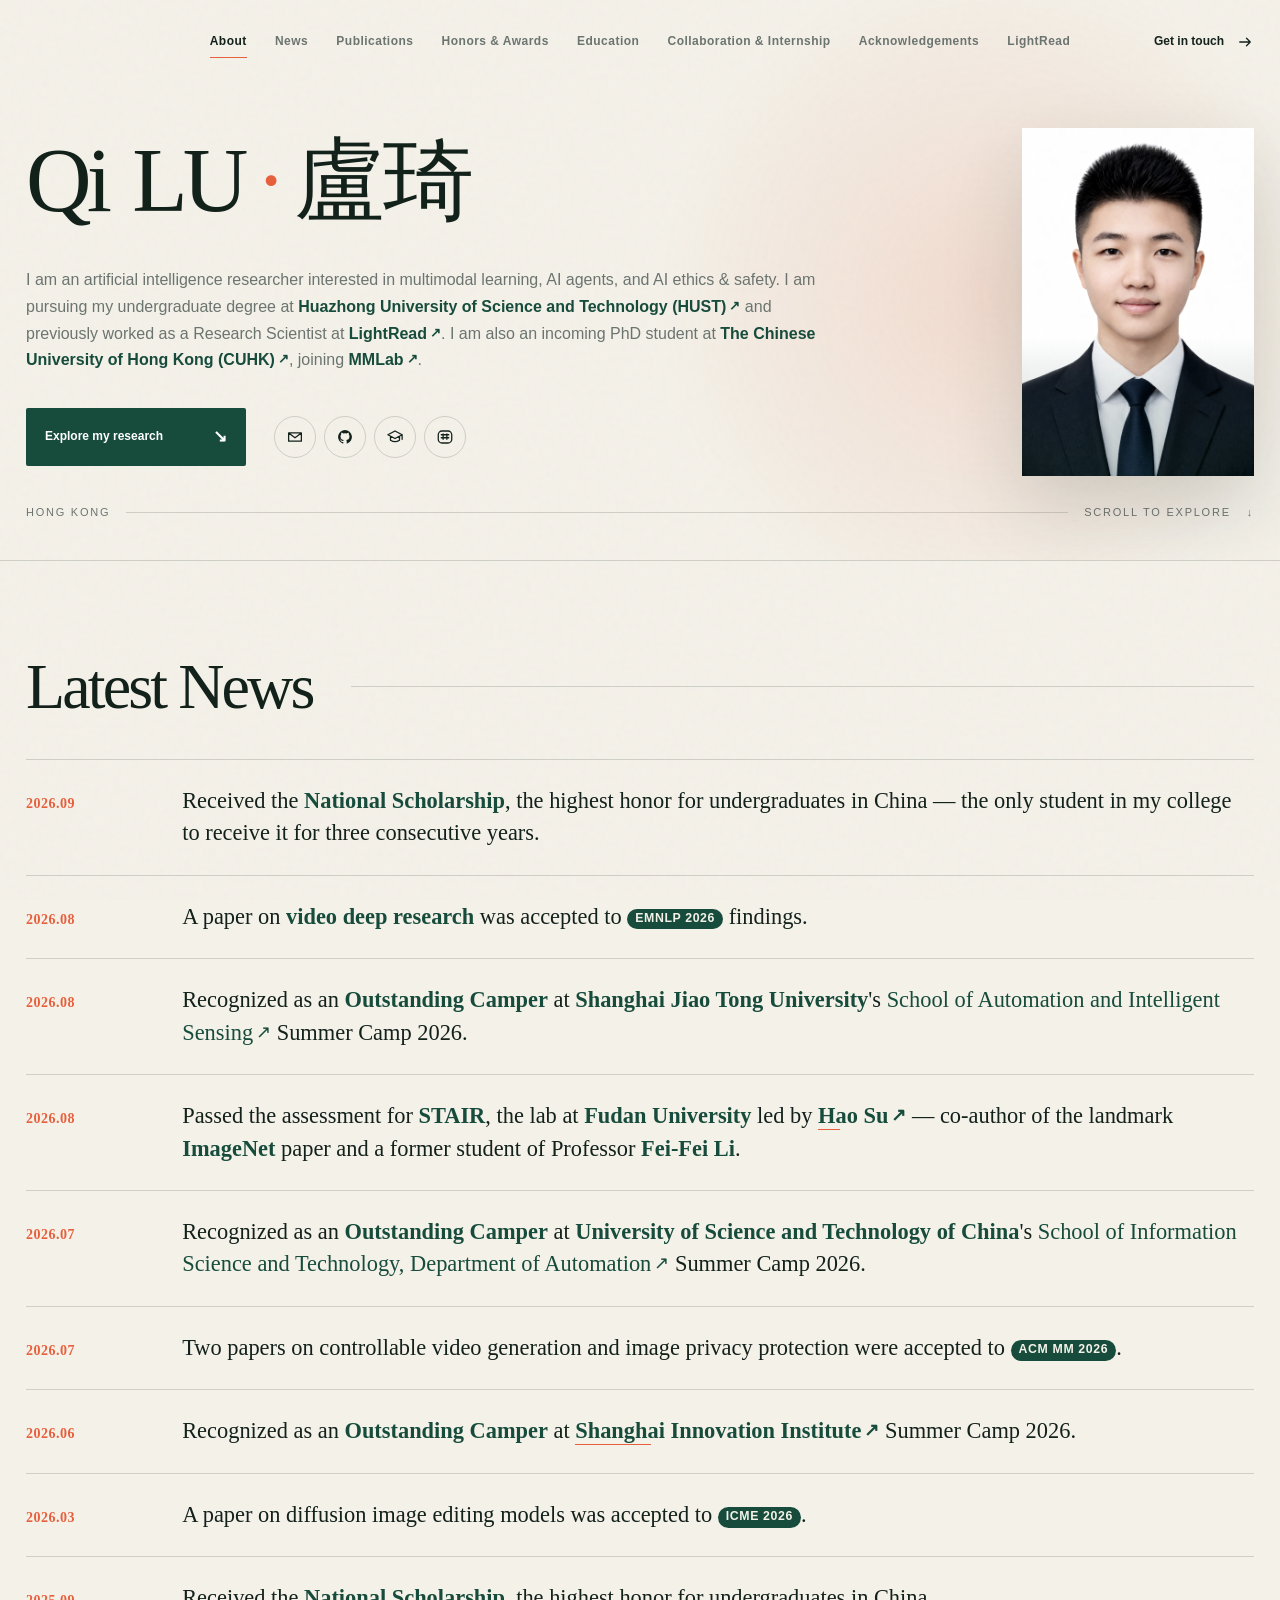
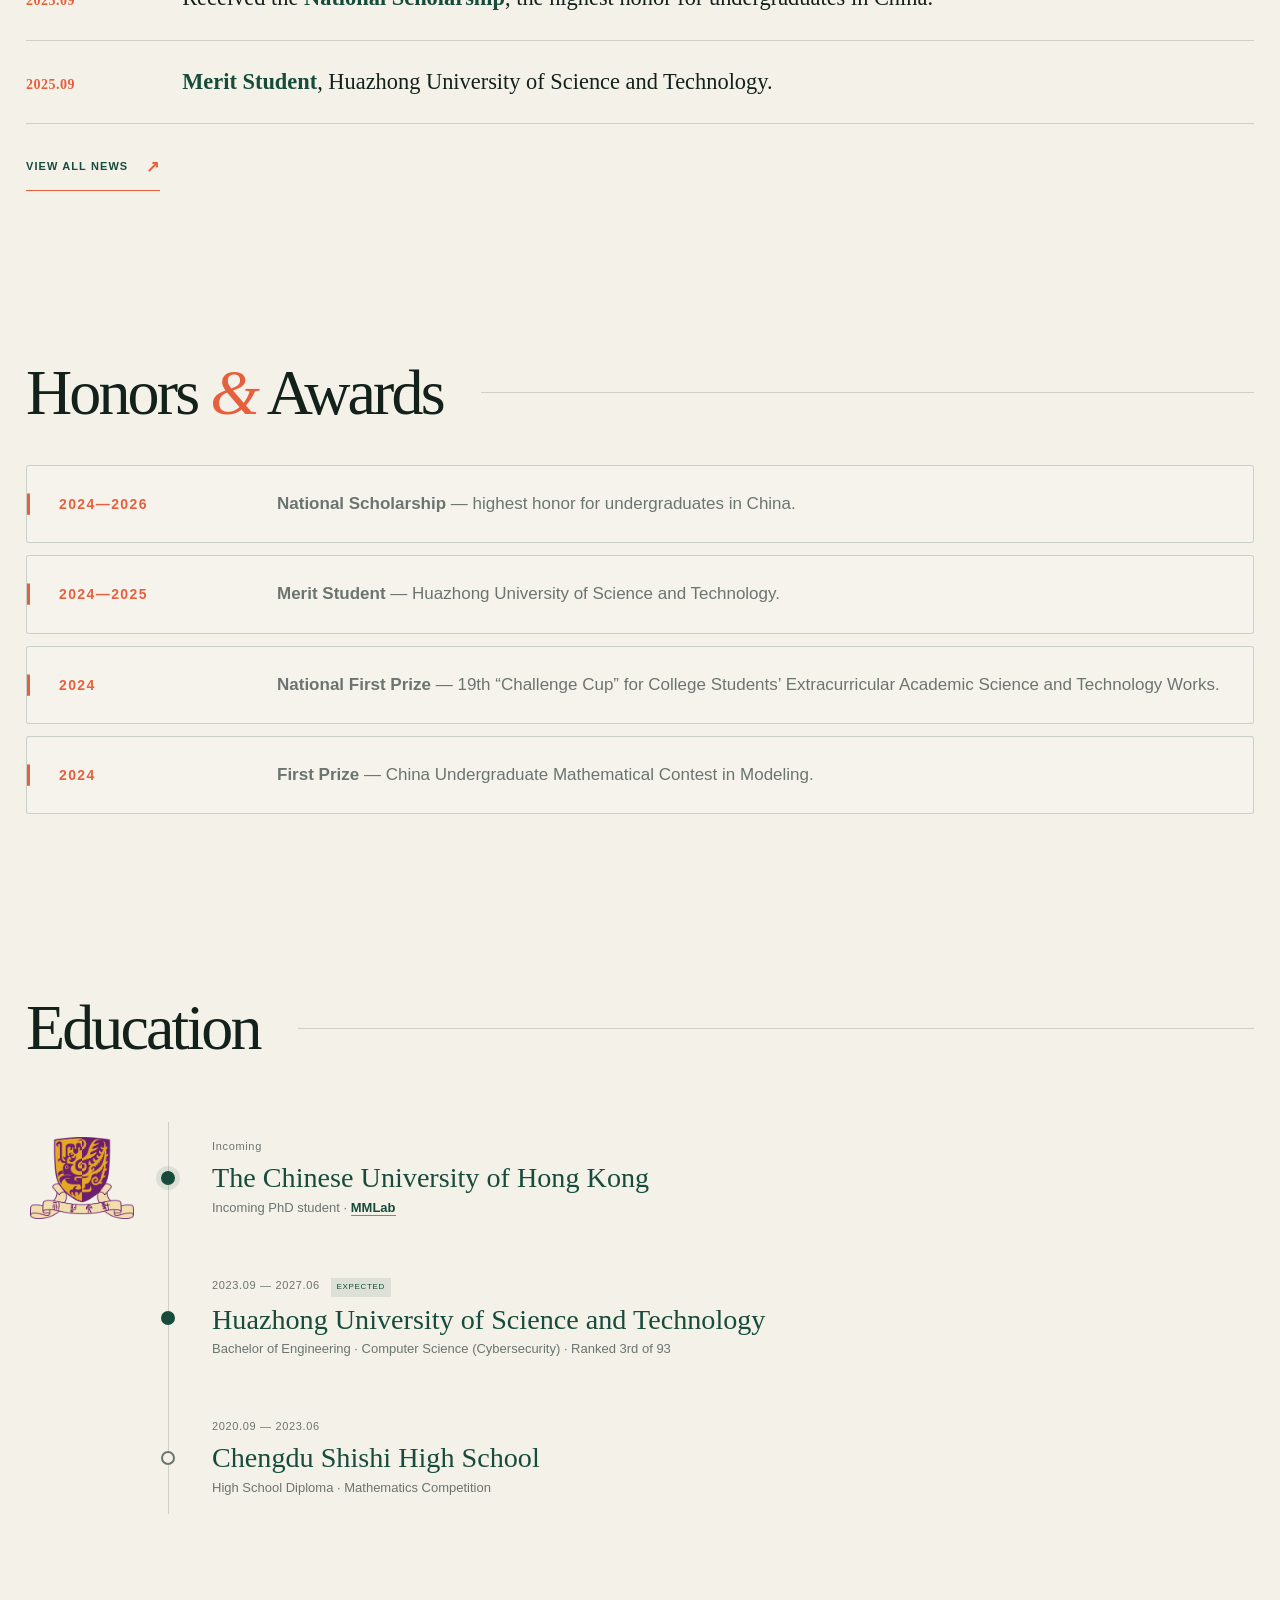
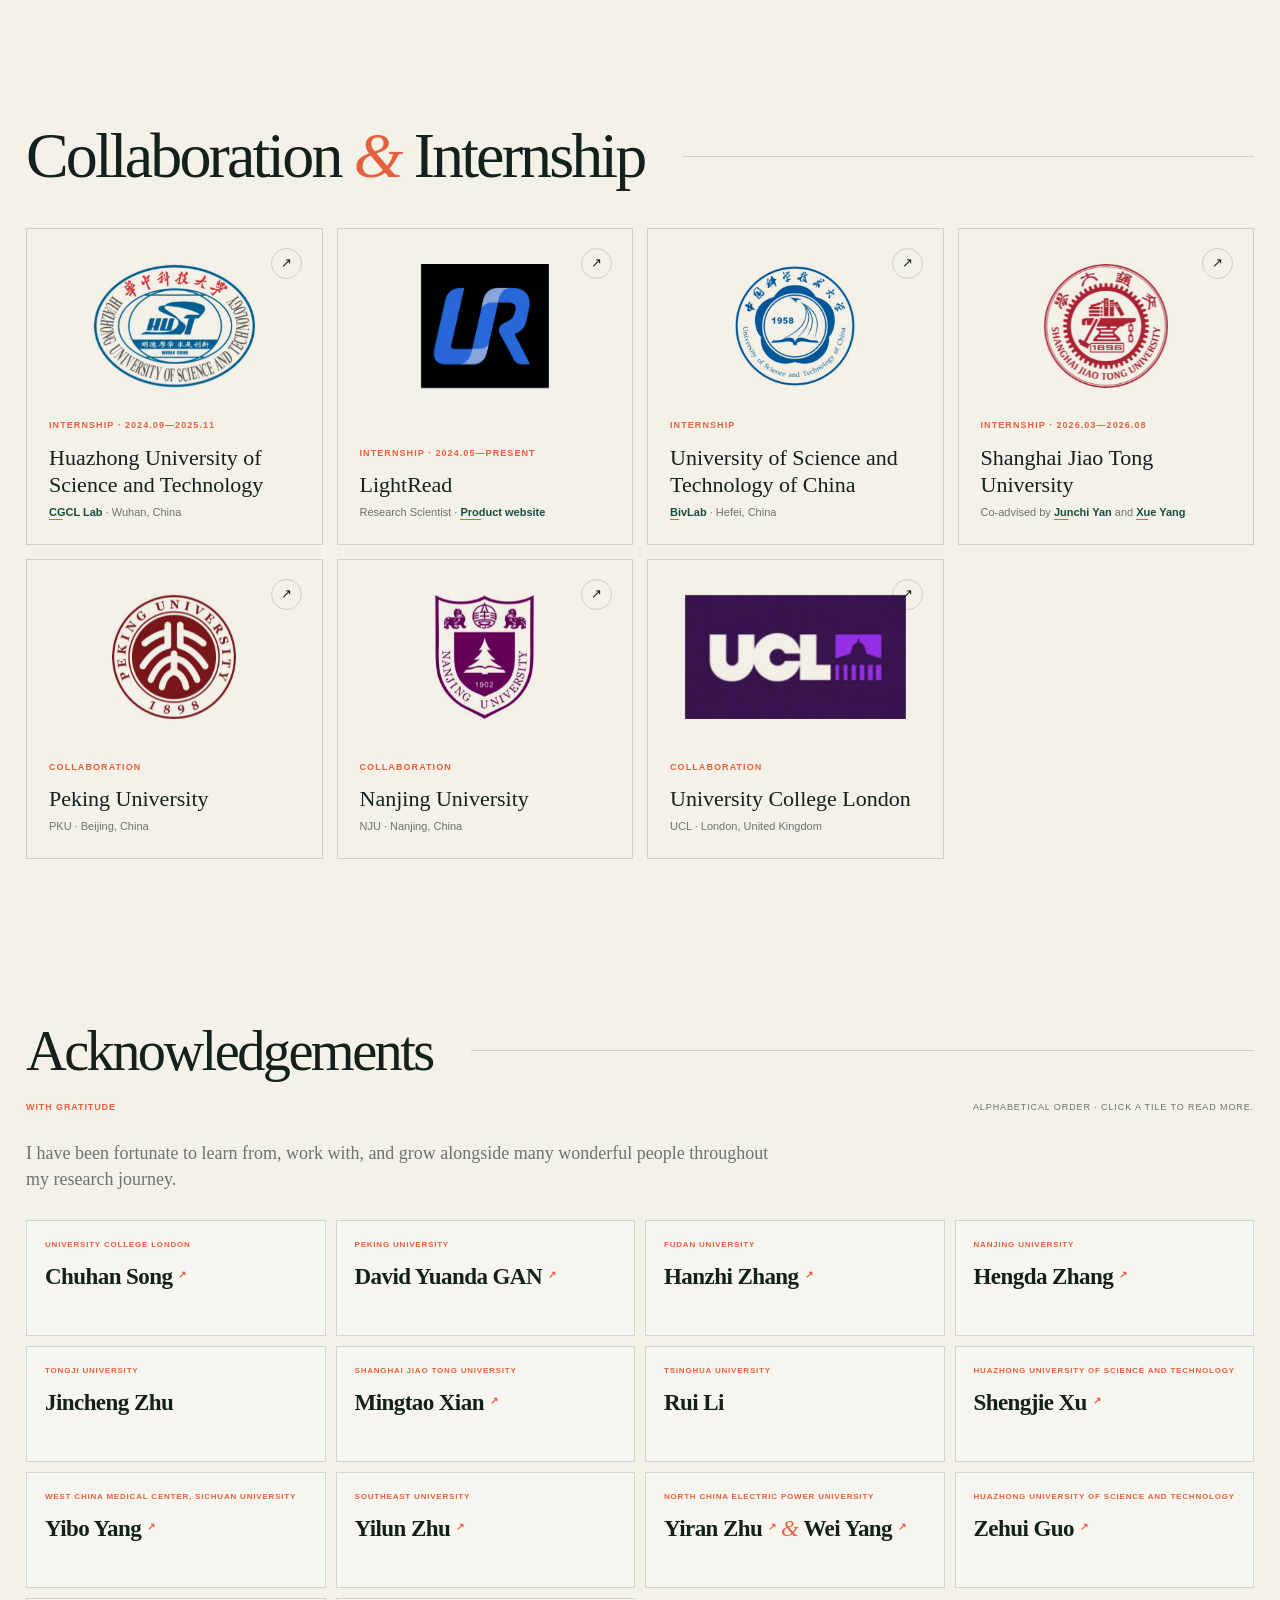
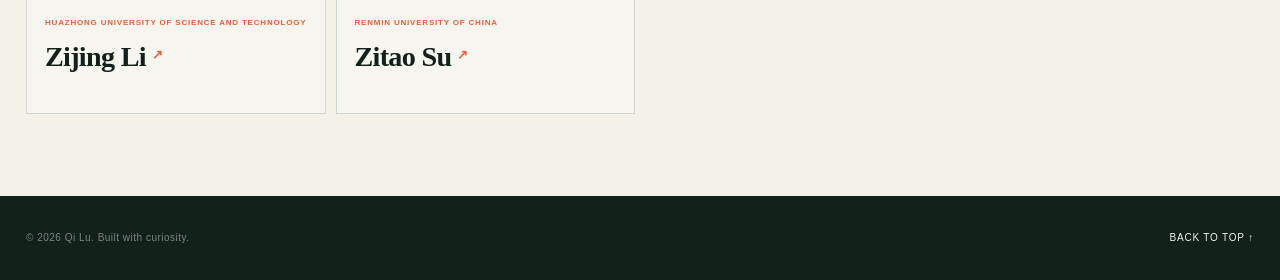
==== commit f0c7050a: "Move complete news archive to subpage" ====
--- a/index.html
+++ b/index.html
@@ -74,12 +74,8 @@
           <li class="reveal"><time datetime="2026-03">2026.03</time><p>A paper on diffusion image editing models was accepted to <span class="venue-pill">ICME 2026</span>.</p></li>
           <li class="reveal"><time datetime="2025-09">2025.09</time><p>Received the <strong>National Scholarship</strong>, the highest honor for undergraduates in China.</p></li>
           <li class="reveal"><time datetime="2025-09">2025.09</time><p><strong>Merit Student</strong>, Huazhong University of Science and Technology.</p></li>
-          <li class="reveal news-collapsible"><time datetime="2025-09">2025.09</time><p>A paper on segmentation models was accepted to <span class="venue-pill">IEEE TMM 2025</span>.</p></li>
-          <li class="reveal news-collapsible"><time datetime="2024-11">2024.11</time><p>Won <strong>National First Prize</strong> in the <strong>AIGC Track</strong> of the <a class="challenge-link" href="https://2025.tiaozhanbei.net/" target="_blank" rel="noopener"><strong>19th “Challenge Cup”</strong></a> for College Students’ Extracurricular Academic Science and Technology Works.</p></li>
-          <li class="reveal news-collapsible"><time datetime="2024-09">2024.09</time><p>Received the <strong>National Scholarship</strong>, the highest honor for undergraduates in China.</p></li>
-          <li class="reveal news-collapsible"><time datetime="2024-09">2024.09</time><p><strong>Merit Student</strong>, Huazhong University of Science and Technology.</p></li>
         </ol>
-        <button class="news-toggle" type="button" aria-expanded="false"><span>View all news</span><span aria-hidden="true">↓</span></button>
+        <a class="news-archive-link" href="/news/"><span>View all news</span><span aria-hidden="true">↗</span></a>
       </div>
     </section>
 
--- a/styles.css
+++ b/styles.css
@@ -95,7 +95,7 @@
 .hero-foot { display: flex; align-items: center; gap: 16px; width: min(var(--max), calc(100% - 52px)); margin: 28px auto 0; color: var(--muted); font-size: 11px; letter-spacing: .16em; text-transform: uppercase; }
 .hero-foot-line { flex: 1; height: 1px; background: var(--line); }
 
-.section { width: min(var(--max), calc(100% - 52px)); margin: 0 auto; padding: 128px 0; }
+.section { width: min(var(--max), calc(100% - 52px)); margin: 0 auto; padding: 94px 0; }
 .section[id] { scroll-margin-top: 110px; }
 .section-heading { display: grid; grid-template-columns: .8fr 1.2fr; align-items: end; gap: 45px; margin-bottom: 58px; }
 .section-heading > div { display: flex; align-items: center; gap: 18px; padding-bottom: 9px; border-bottom: 1px solid var(--line); }
@@ -103,7 +103,7 @@
 .section-number { display: grid; place-items: center; width: 31px; height: 31px; color: var(--paper); background: var(--coral); border-radius: 50%; font-family: var(--serif); font-size: 12px; }
 .section-heading h2 { margin: 0; font-family: var(--serif); font-size: clamp(50px, 6.7vw, 96px); font-weight: 500; letter-spacing: -.06em; line-height: .92; }
 
-.news-section { padding-bottom: 145px; }
+.news-section { padding-bottom: 92px; }
 .news-layout { display: grid; grid-template-columns: .68fr 1.32fr; gap: clamp(45px, 7vw, 105px); align-items: start; }
 .news-feature { position: sticky; top: 120px; min-height: 430px; padding: 38px; overflow: hidden; color: var(--paper); background: var(--forest-deep); }
 .news-feature::after { position: absolute; right: -90px; bottom: -110px; width: 300px; height: 300px; content: ""; border: 1px solid rgba(255,255,255,.13); border-radius: 50%; box-shadow: 0 0 0 34px rgba(255,255,255,.04), 0 0 0 70px rgba(255,255,255,.025); }
@@ -158,7 +158,7 @@
 .publication-links svg { width: 16px; height: 16px; }
 .publication-links .link-disabled { color: rgba(255,255,255,.33); cursor: default; }
 
-.experience-section { padding-bottom: 145px; }
+.experience-section { padding-bottom: 92px; }
 .experience-grid { display: grid; grid-template-columns: repeat(4, 1fr); gap: 14px; }
 .institution-card { position: relative; display: flex; flex-direction: column; min-height: 300px; padding: 22px; overflow: hidden; background: transparent !important; border: 1px solid rgba(23,76,60,.18); transition: transform .3s, box-shadow .3s; }
 .institution-card:hover { z-index: 2; background: transparent !important; box-shadow: 0 25px 65px rgba(29,38,32,.12); transform: translateY(-6px); }
@@ -170,7 +170,7 @@
 .institution-card p a { position: relative; z-index: 1; color: var(--forest); font-weight: 800; border-bottom: 1px solid var(--coral); }
 .card-arrow { position: absolute; right: 20px; top: 19px; display: grid; place-items: center; width: 31px; height: 31px; border: 1px solid var(--line); border-radius: 50%; font-size: 13px; transition: color .2s, background .2s, transform .2s; }
 .institution-card:hover .card-arrow { color: var(--paper); background: var(--forest); transform: rotate(45deg); }
-.education-section { padding-top: 115px; }
+.education-section { padding-top: 88px; }
 .education-list { position: relative; width: min(100%, 940px); padding: 8px 0; }
 .education-list::before { position: absolute; top: 22px; bottom: 22px; left: 142px; width: 1px; content: ""; background: var(--line); }
 .education-item { position: relative; display: grid; grid-template-columns: 120px 44px minmax(0, 1fr); gap: 0; align-items: center; min-height: 126px; padding: 22px 0; }
@@ -187,7 +187,7 @@
 .education-copy p { margin: 0; color: var(--muted); font-size: 13px; }
 .education-copy p a { color: var(--forest); font-weight: 700; border-bottom: 1px solid var(--coral); }
 
-.honors-section { padding-top: 96px; }
+.honors-section { padding-top: 78px; }
 .honors-list { display: grid; width: 100%; gap: 12px; }
 .honor-item { position: relative; display: grid; grid-template-columns: 180px minmax(0, 1fr); gap: 38px; align-items: center; min-height: 78px; padding: 25px 32px; overflow: hidden; border: 1px solid rgba(23,76,60,.2); border-radius: 3px; background: rgba(255,255,255,.2); transition: transform .3s ease, border-color .3s ease, box-shadow .3s ease, background .3s ease; }
 .honor-item::before { position: absolute; left: 0; top: 0; bottom: 0; width: 3px; content: ""; background: var(--coral); transform: scaleY(.28); transform-origin: center; transition: transform .3s ease; }
@@ -242,33 +242,31 @@
 .hero-bio { display: block; max-width: none; margin-top: 42px; font-size: clamp(16px, 1.15vw, 18px); line-height: 1.68; }
 .hero-bio p { max-width: none; }
 .hero-actions { margin-top: 34px; }
-.portrait-stage { width: min(100%, 300px); }
+.portrait-stage { width: min(100%, 232px); }
 .portrait-frame { aspect-ratio: 2 / 3; }
 .portrait-stage::before, .hero-orbit { display: none; }
 
-.section-heading { display: flex; align-items: center; gap: clamp(22px, 3vw, 42px); margin-bottom: 48px; }
+.section-heading { display: flex; align-items: center; gap: clamp(22px, 3vw, 42px); margin-bottom: 40px; }
 .section-heading::after { flex: 1; height: 1px; content: ""; background: var(--line); }
 .section-heading h2 { flex: 0 1 auto; font-size: clamp(42px, 5vw, 70px); letter-spacing: -.045em; line-height: 1; }
 .section-heading h2 span { color: var(--coral); font-style: italic; }
 .publications-section .section-heading::after { background: rgba(255,255,255,.16); }
 
-.news-section { padding-bottom: 125px; }
+.news-section { padding-bottom: 92px; }
 .news-layout { display: block; }
 .news-list { width: 100%; margin-left: 0; }
 .news-list li { grid-template-columns: 105px minmax(0, 1fr); gap: clamp(22px, 4vw, 54px); padding: 25px 0; }
 .news-list time { letter-spacing: .035em; }
 .news-list p { font-size: clamp(18px, 1.75vw, 23px); }
-.news-collapsible { display: none !important; }
-.news-list.is-expanded .news-collapsible { display: grid !important; }
-.news-toggle { display: inline-flex; align-items: center; gap: 18px; margin-top: 20px; padding: 10px 0; color: var(--forest); background: transparent; border: 0; border-bottom: 1px solid var(--coral); cursor: pointer; font-size: 11px; font-weight: 800; letter-spacing: .1em; text-transform: uppercase; }
-.news-toggle span:last-child { font-size: 16px; transition: transform .25s ease; }
-.news-toggle[aria-expanded="true"] span:last-child { transform: rotate(180deg); }
+.news-archive-link { display: inline-flex; align-items: center; gap: 18px; margin-top: 20px; padding: 10px 0; color: var(--forest); border-bottom: 1px solid var(--coral); font-size: 11px; font-weight: 800; letter-spacing: .1em; text-transform: uppercase; transition: color .2s ease, gap .2s ease; }
+.news-archive-link:hover { gap: 23px; color: var(--coral); }
+.news-archive-link span:last-child { color: var(--coral); font-size: 16px; }
 
 .publication-image img, .portrait-frame img { background-color: #fff; }
 .institution-logo img { background: transparent; mix-blend-mode: multiply; }
 .publication-topline { justify-content: flex-start; }
 
-.acknowledgements-section { padding-top: 82px; padding-bottom: 95px; }
+.acknowledgements-section { padding-top: 72px; padding-bottom: 82px; }
 .acknowledgements-section .section-heading { margin-bottom: 34px; }
 .acknowledgements-section .section-heading h2 { font-size: clamp(38px, 4.4vw, 60px); }
 .ack-intro { display: flex; align-items: center; justify-content: space-between; gap: 25px; margin: -13px 0 26px; color: var(--muted); font-size: 9px; letter-spacing: .1em; text-transform: uppercase; }
@@ -410,8 +408,8 @@
   .note-a { left: -16px; }
   .note-b { right: -16px; }
   .hero-foot { width: calc(100% - 30px); margin-top: 55px; font-size: 11px; }
-  .section { width: calc(100% - 30px); padding: 88px 0; }
-  .section-heading { display: flex; gap: 18px; margin-bottom: 35px; }
+  .section { width: calc(100% - 30px); padding: 66px 0; }
+  .section-heading { display: flex; gap: 18px; margin-bottom: 30px; }
   .section-heading h2 { font-size: clamp(39px, 12vw, 49px); }
   .news-layout { grid-template-columns: 1fr; }
   .news-feature { position: relative; top: auto; min-height: 300px; }
@@ -433,11 +431,11 @@
   .education-copy h3 { font-size: clamp(20px, 5.5vw, 27px); }
   .education-copy p { font-size: 11px; line-height: 1.45; }
   .education-node { width: 11px; height: 11px; }
-  .honors-section { padding-top: 65px; }
+  .honors-section { padding-top: 58px; }
   .honor-item { grid-template-columns: 86px minmax(0, 1fr); gap: 15px; min-height: 72px; padding: 19px 16px; }
   .honor-item time { font-size: 11px; }
   .honor-item p { font-size: 14px; }
-  .acknowledgements-section { padding-top: 55px; padding-bottom: 65px; }
+  .acknowledgements-section { padding-top: 48px; padding-bottom: 54px; }
   .acknowledgements-section .section-heading { margin-bottom: 28px; }
   .acknowledgements-section .section-heading h2 { font-size: clamp(32px, 9vw, 38px); }
   .ack-intro { align-items: flex-start; flex-direction: column; gap: 6px; margin-top: -12px; }
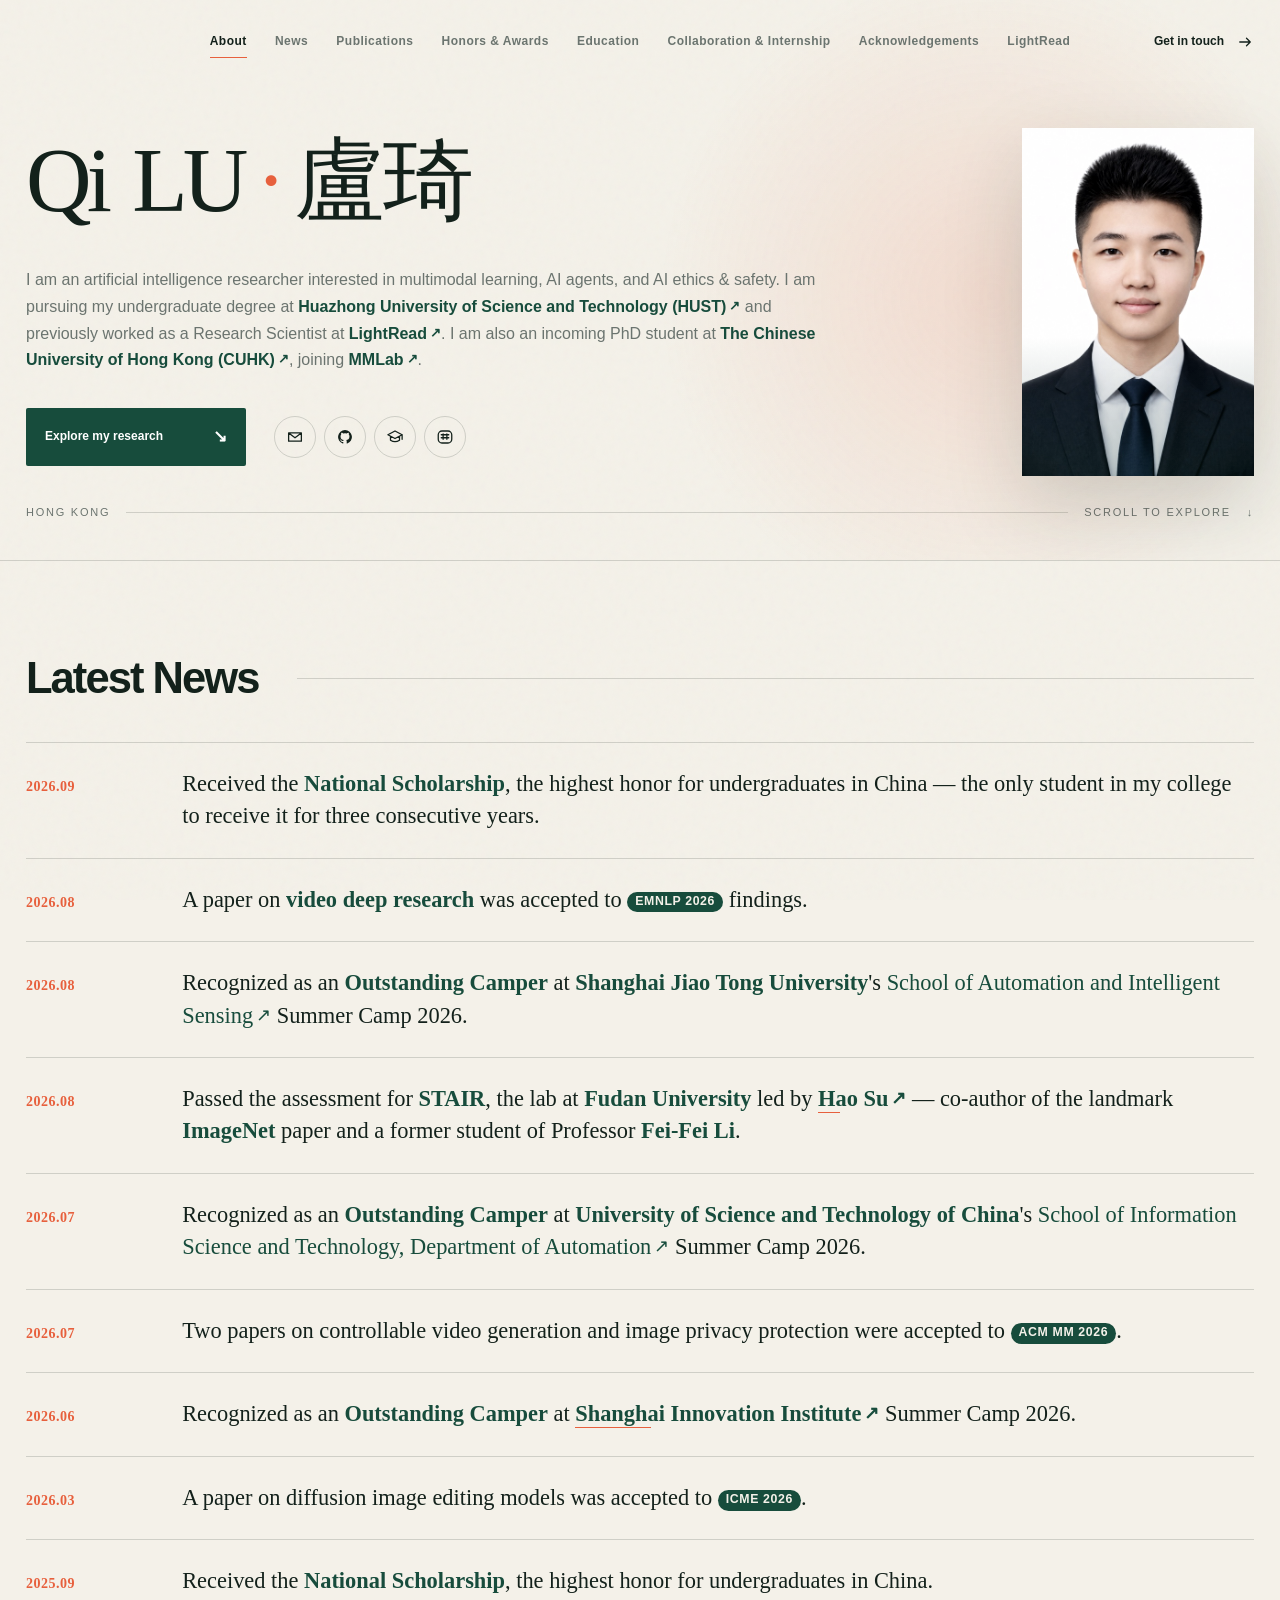
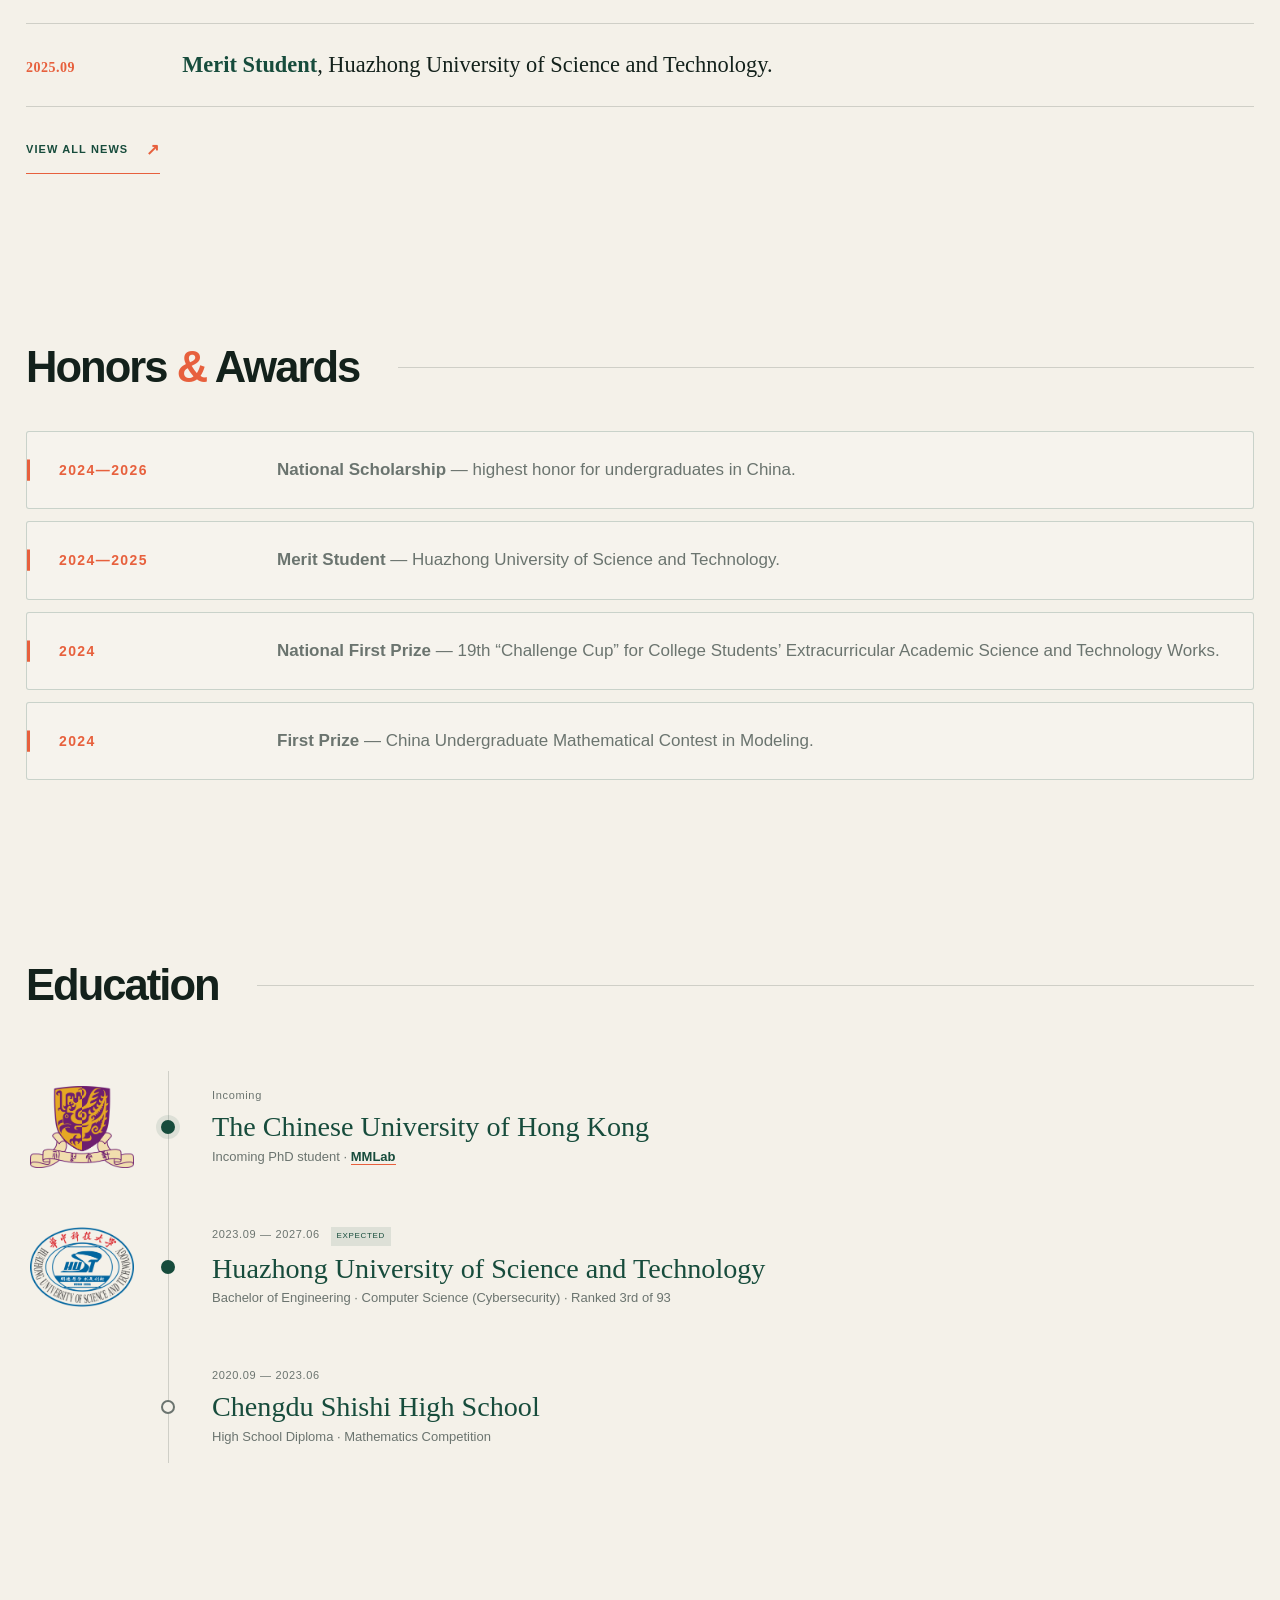
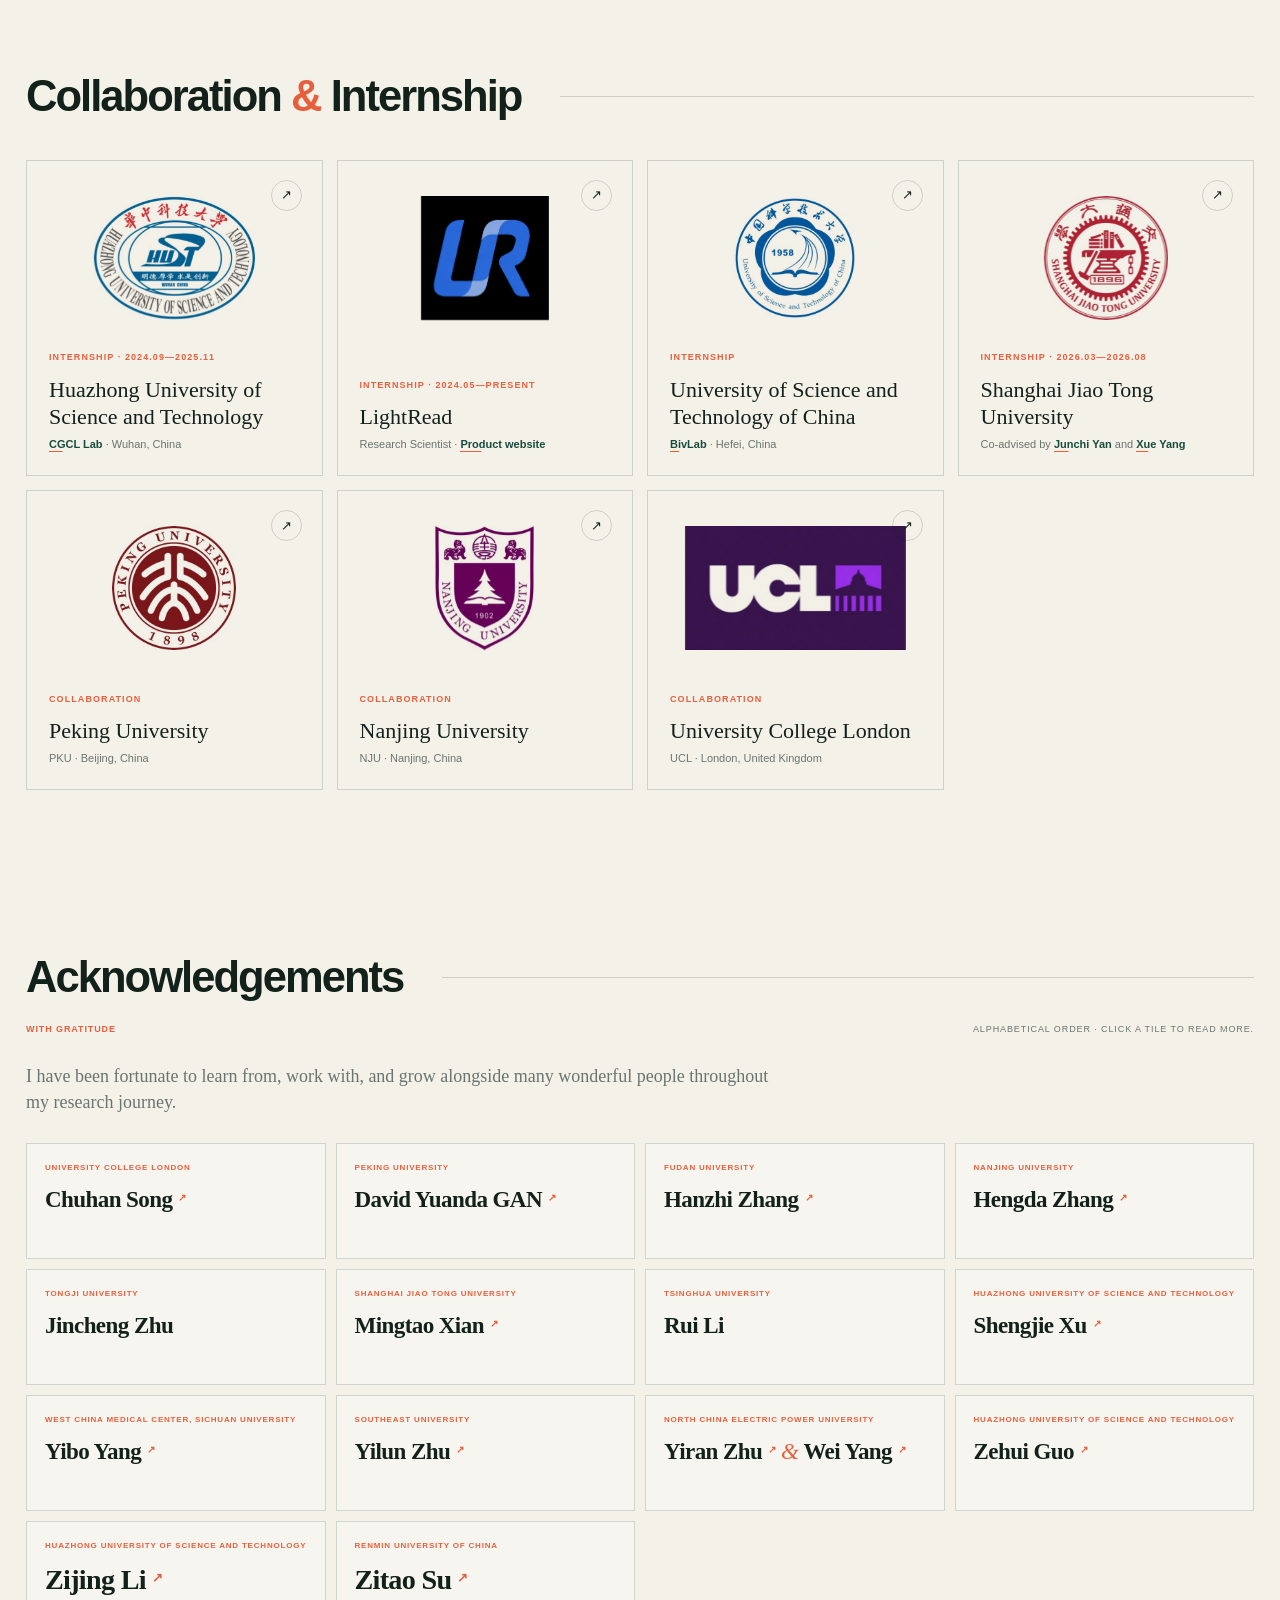
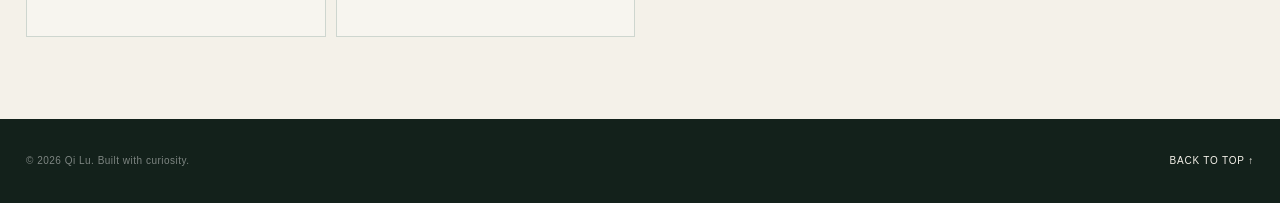
==== commit 2ef33e82: "Refine news navigation and page headings" ====
--- a/index.html
+++ b/index.html
@@ -28,7 +28,7 @@
     <div class="nav-wrap">
       <button class="nav-toggle" type="button" aria-expanded="false" aria-controls="site-nav" aria-label="Open navigation"><span></span><span></span></button>
       <nav class="site-nav" id="site-nav" aria-label="Primary navigation">
-        <a href="#about">About</a><a href="#news">News</a><a href="/publications">Publications</a><a href="#honors">Honors &amp; Awards</a><a href="#education">Education</a><a href="#experience">Collaboration &amp; Internship</a><a href="#acknowledgements">Acknowledgements</a><a href="/lightread">LightRead</a>
+        <a href="#about">About</a><a href="/news/">News</a><a href="/publications">Publications</a><a href="#honors">Honors &amp; Awards</a><a href="#education">Education</a><a href="#experience">Collaboration &amp; Internship</a><a href="#acknowledgements">Acknowledgements</a><a href="/lightread">LightRead</a>
         <button class="mobile-contact-trigger contact-trigger" type="button">Contact</button>
       </nav>
       <button class="nav-contact contact-trigger" type="button" aria-haspopup="dialog" aria-controls="contact-dialog"><span>Get in touch</span><svg viewBox="0 0 24 24" aria-hidden="true"><path d="M5 12h14M14 7l5 5-5 5"/></svg></button>
--- a/styles.css
+++ b/styles.css
@@ -248,8 +248,8 @@
 
 .section-heading { display: flex; align-items: center; gap: clamp(22px, 3vw, 42px); margin-bottom: 40px; }
 .section-heading::after { flex: 1; height: 1px; content: ""; background: var(--line); }
-.section-heading h2 { flex: 0 1 auto; font-size: clamp(42px, 5vw, 70px); letter-spacing: -.045em; line-height: 1; }
-.section-heading h2 span { color: var(--coral); font-style: italic; }
+.section-heading h2 { flex: 0 1 auto; font-family: var(--sans); font-size: clamp(32px, 3.4vw, 46px); font-weight: 800; letter-spacing: -.045em; line-height: 1.08; }
+.section-heading h2 span { color: var(--coral); font-style: normal; }
 .publications-section .section-heading::after { background: rgba(255,255,255,.16); }
 
 .news-section { padding-bottom: 92px; }
@@ -268,7 +268,7 @@
 
 .acknowledgements-section { padding-top: 72px; padding-bottom: 82px; }
 .acknowledgements-section .section-heading { margin-bottom: 34px; }
-.acknowledgements-section .section-heading h2 { font-size: clamp(38px, 4.4vw, 60px); }
+.acknowledgements-section .section-heading h2 { font-size: clamp(32px, 3.4vw, 46px); }
 .ack-intro { display: flex; align-items: center; justify-content: space-between; gap: 25px; margin: -13px 0 26px; color: var(--muted); font-size: 9px; letter-spacing: .1em; text-transform: uppercase; }
 .ack-intro span { color: var(--coral); font-weight: 800; }
 .ack-intro p { margin: 0; }
@@ -410,7 +410,7 @@
   .hero-foot { width: calc(100% - 30px); margin-top: 55px; font-size: 11px; }
   .section { width: calc(100% - 30px); padding: 66px 0; }
   .section-heading { display: flex; gap: 18px; margin-bottom: 30px; }
-  .section-heading h2 { font-size: clamp(39px, 12vw, 49px); }
+  .section-heading h2 { font-size: clamp(29px, 8.5vw, 36px); }
   .news-layout { grid-template-columns: 1fr; }
   .news-feature { position: relative; top: auto; min-height: 300px; }
   .news-list li { grid-template-columns: 68px minmax(0, 1fr); gap: 14px; }
@@ -437,7 +437,7 @@
   .honor-item p { font-size: 14px; }
   .acknowledgements-section { padding-top: 48px; padding-bottom: 54px; }
   .acknowledgements-section .section-heading { margin-bottom: 28px; }
-  .acknowledgements-section .section-heading h2 { font-size: clamp(32px, 9vw, 38px); }
+  .acknowledgements-section .section-heading h2 { font-size: clamp(29px, 8.5vw, 36px); }
   .ack-intro { align-items: flex-start; flex-direction: column; gap: 6px; margin-top: -12px; }
   .ack-grid { grid-template-columns: repeat(2, minmax(0, 1fr)); grid-auto-flow: row; gap: 8px; padding-bottom: 0; overflow: visible; }
   .ack-card, .ack-card-wide, .ack-card-feature, .ack-card-small, .ack-card-tall, .ack-card-dark, .ack-card-pair, .ack-card-coral { grid-column: auto; min-height: 116px; margin: 0; transform: none; }
